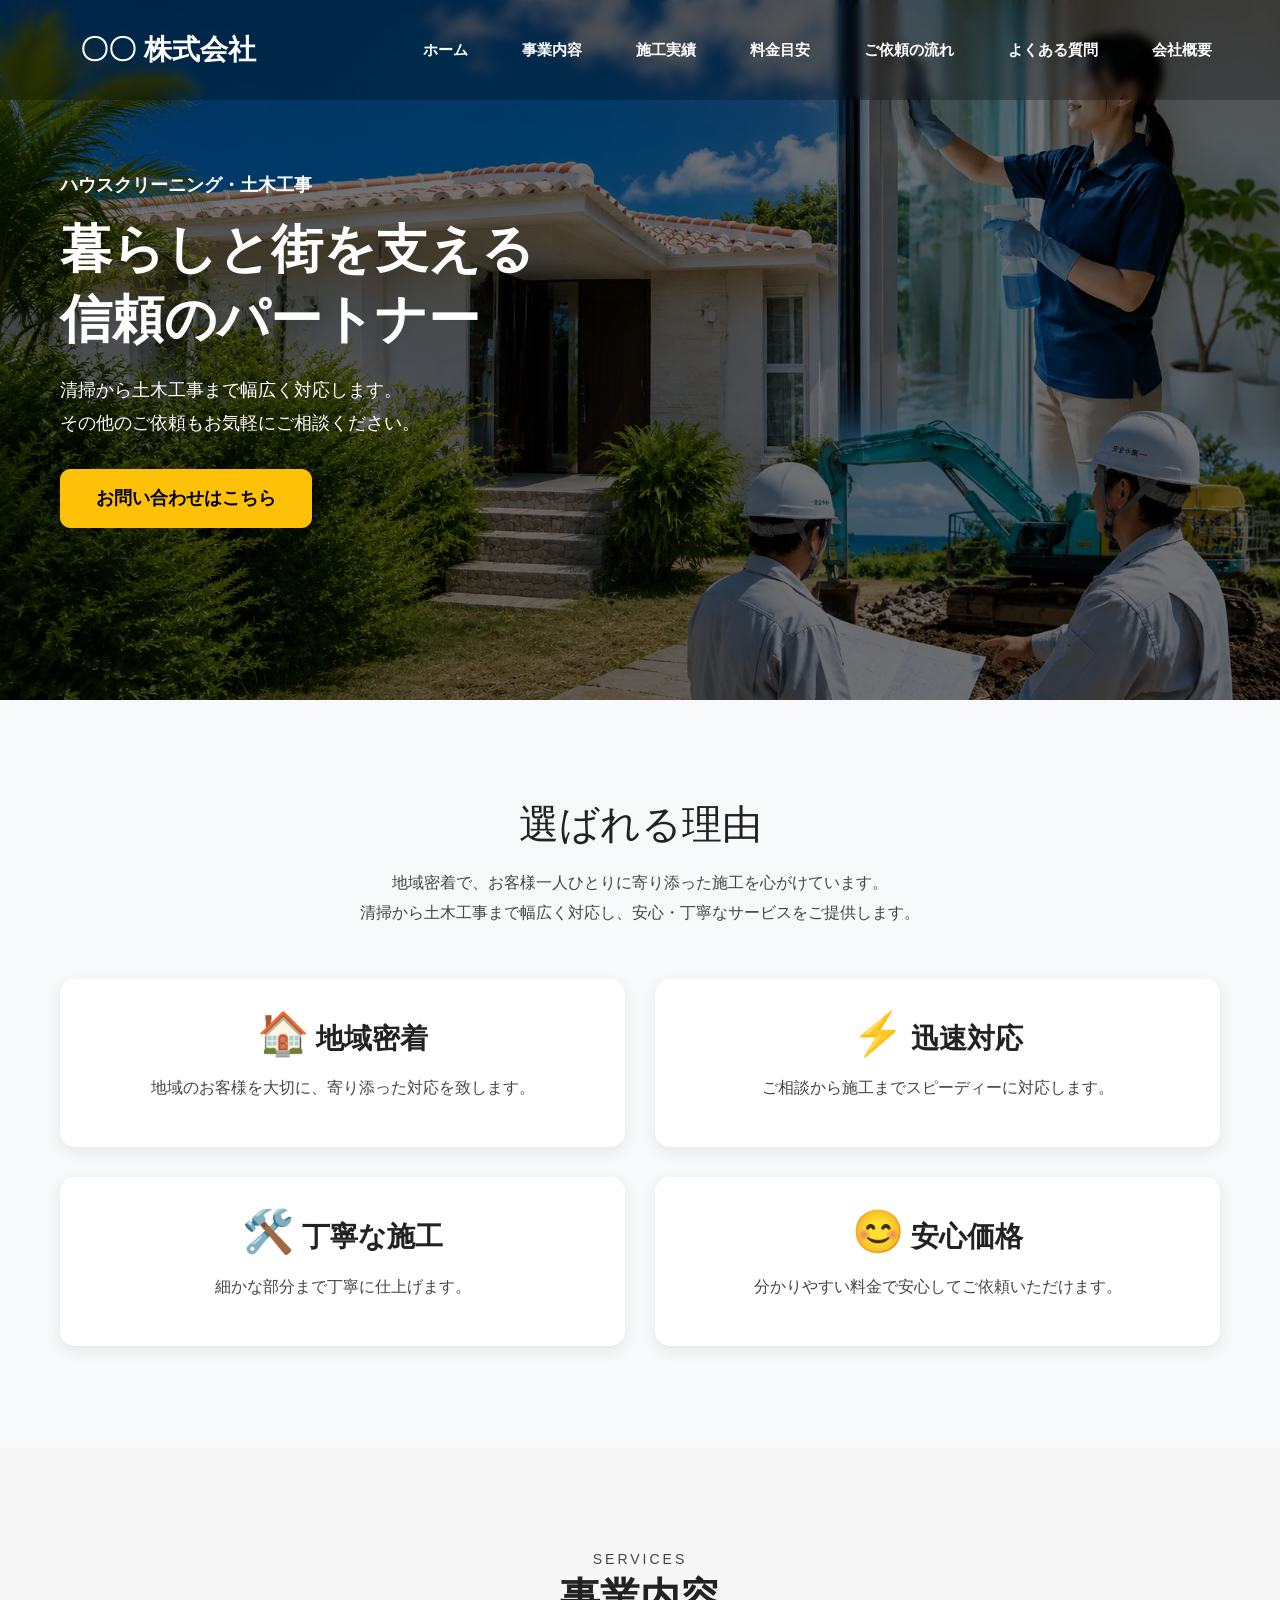
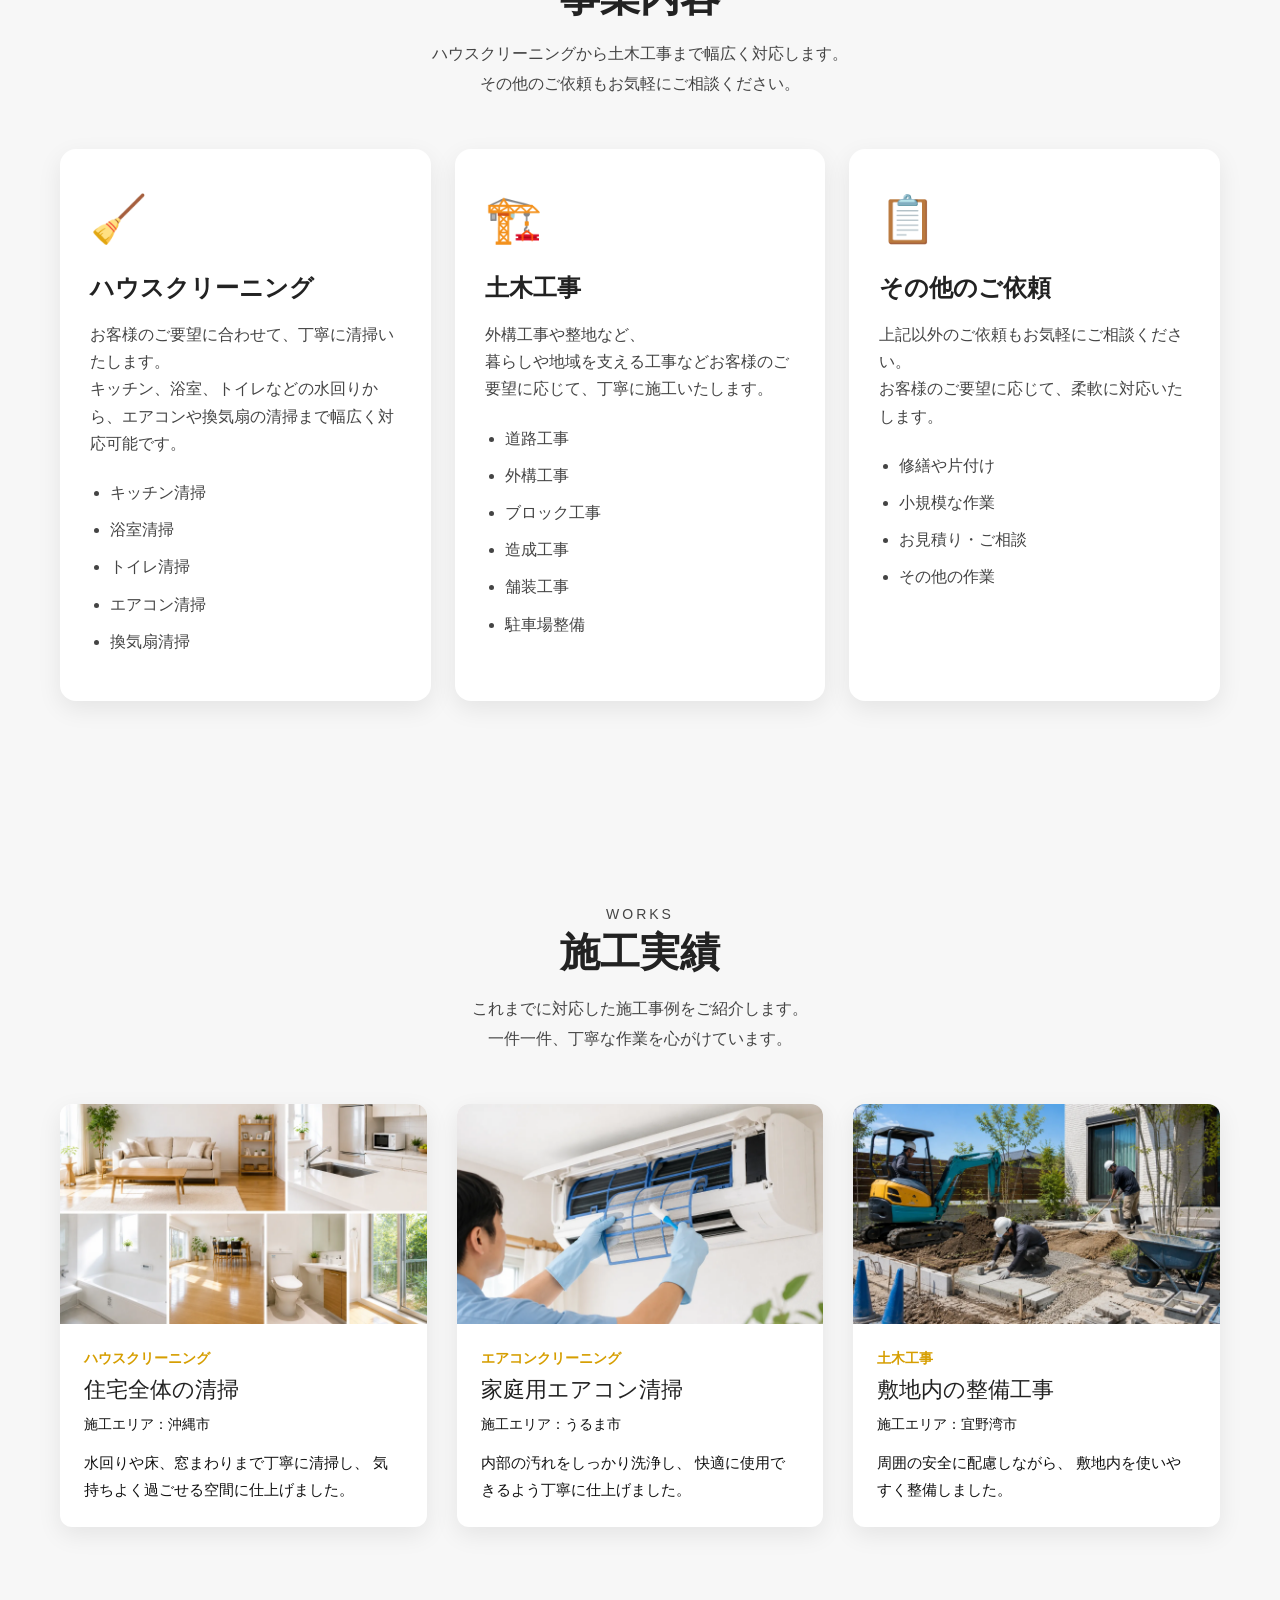
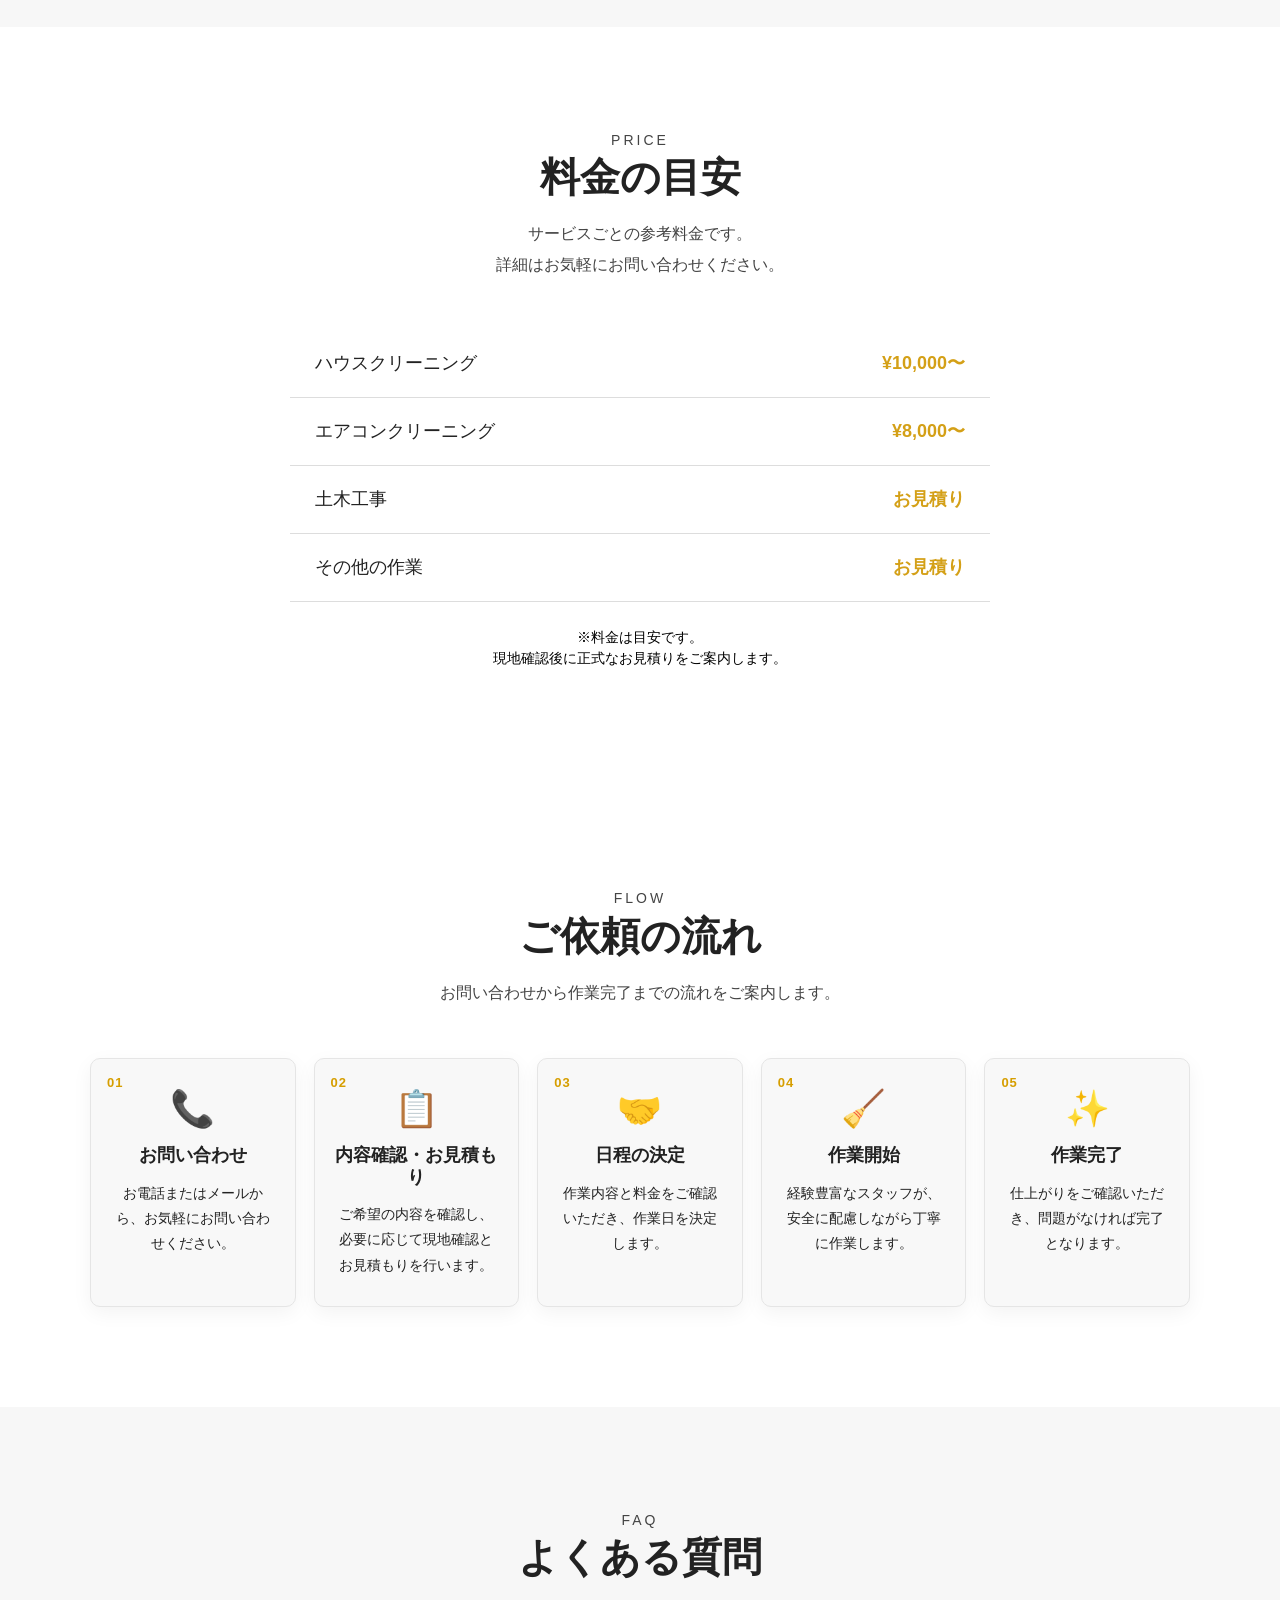
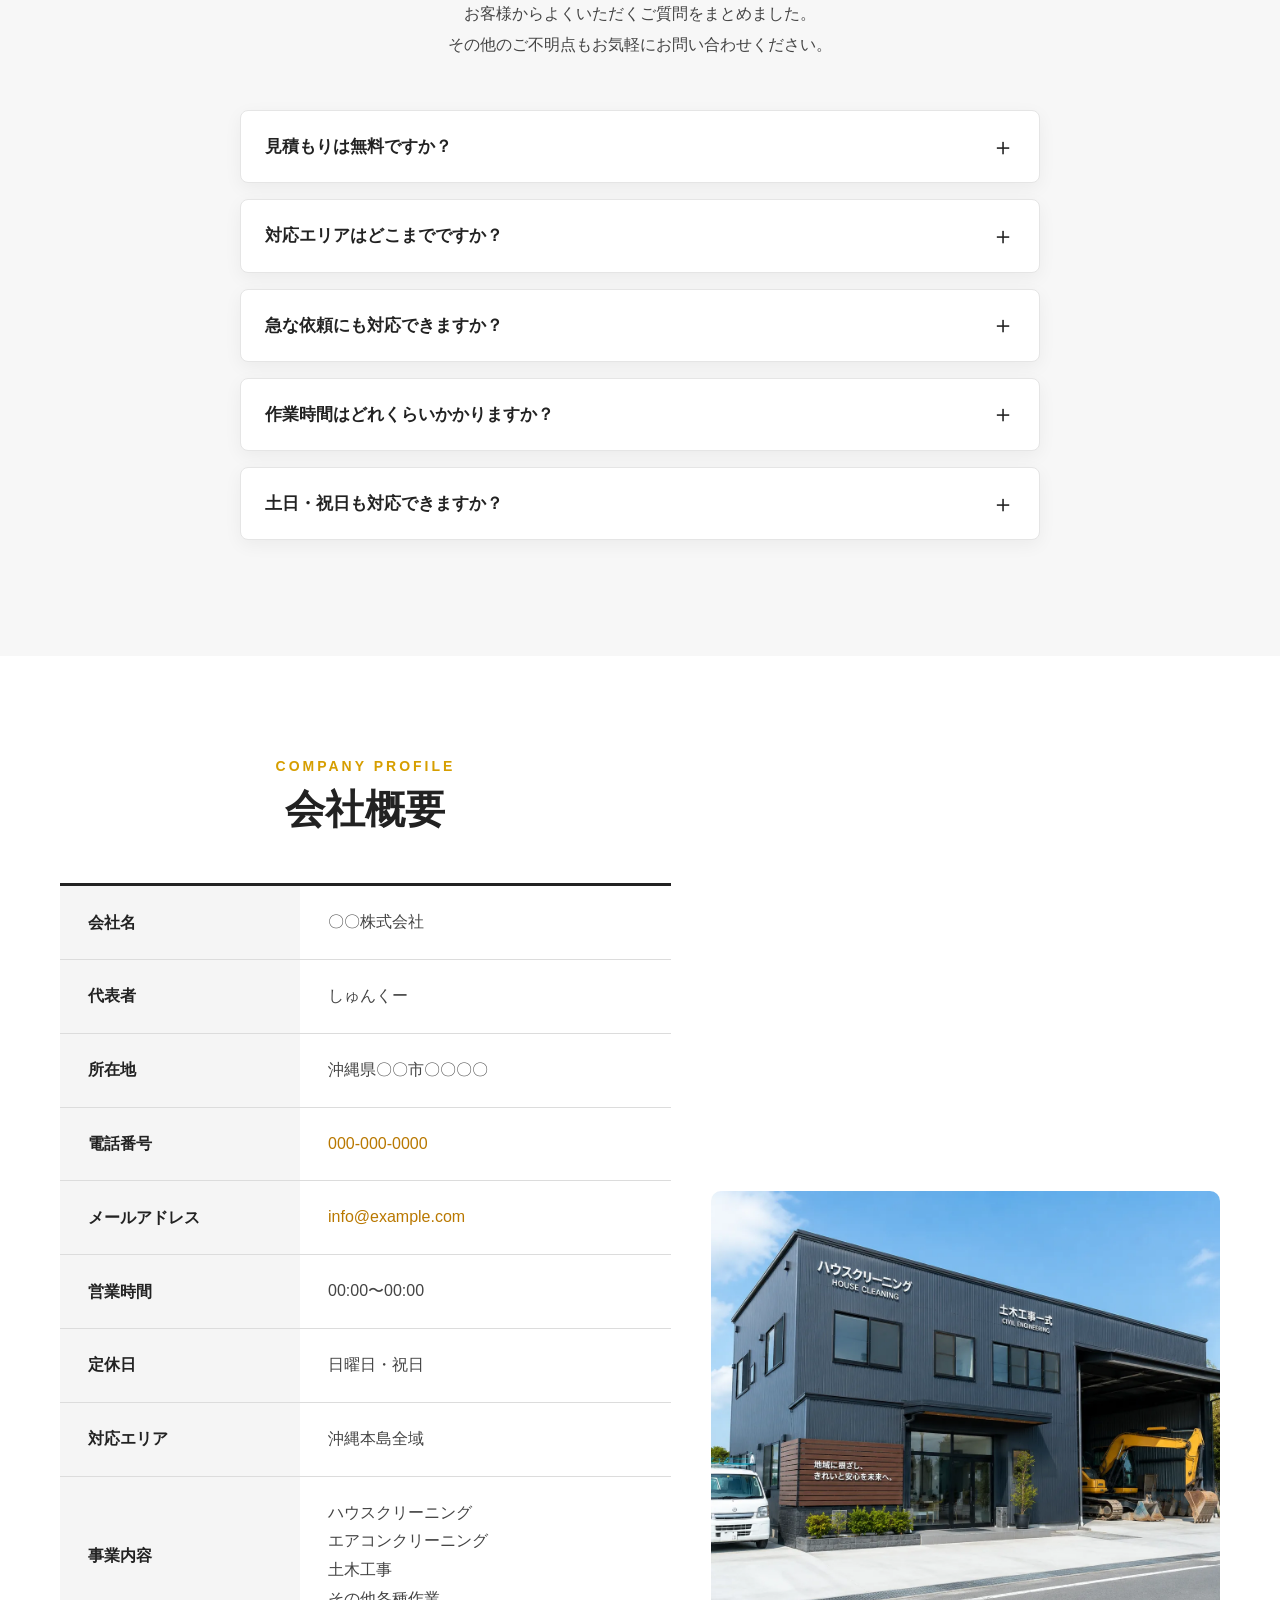
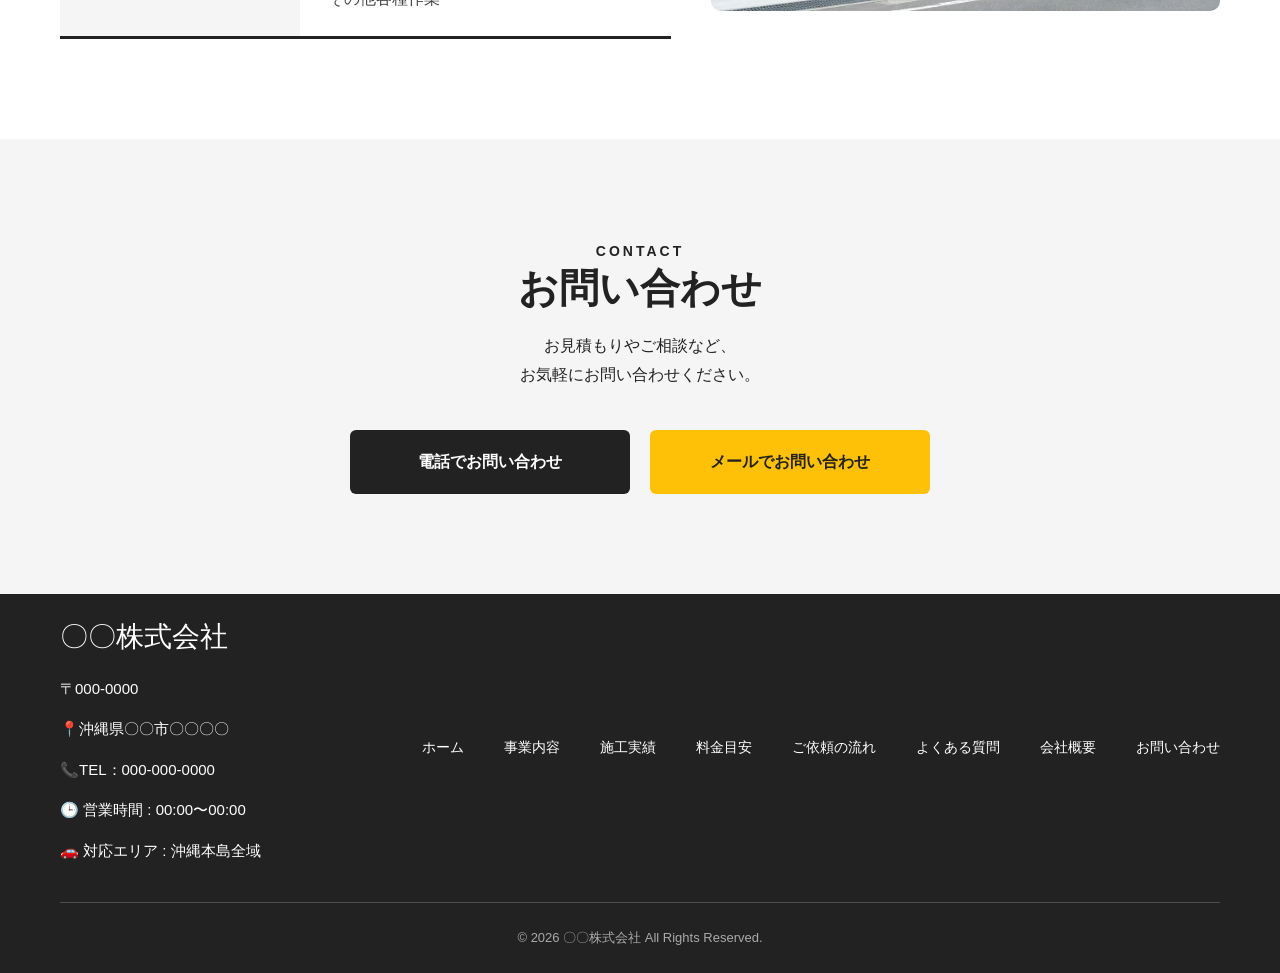
==== index.html @ 2908e8ec "画像をWebp化して軽量化" ====
<!DOCTYPE html>
<html lang="ja">

<head>
    <meta charset="UTF-8">
    <meta name="viewport" content="width=device-width, initial-scale=1.0">
    <title>〇〇株式会社｜沖縄のハウスクリーニング・土木工事</title>

    <meta name="description" content="〇〇株式会社は沖縄県でハウスクリーニング・エアコンクリーニング・土木工事などに対応しています。お見積り・ご相談はお気軽にお問い合わせください。">

    <meta property="og:title" content="〇〇株式会社｜沖縄のハウスクリーニング・土木工事">

    <meta property="og:description" content="〇〇株式会社は沖縄県でハウスクリーニング・エアコンクリーニング・土木工事などに対応しています。">

    <meta property="og:type" content="website">

    <meta property="og:locale" content="ja_JP">
    <!-- Bootstrap -->
    <link href="https://cdn.jsdelivr.net/npm/bootstrap@5.3.7/dist/css/bootstrap.min.css" rel="stylesheet">

    <!-- CSS -->
    <link rel="stylesheet" href="css/style.css">
</head>

<body>

    <header>
        <nav class="navbar navbar-expand-xl bg-white shadow-sm">
            <div class="container">
                <a class="navbar-brand fw-bold" href="#">
                    〇〇 株式会社
                </a>

                <button class="navbar-toggler" type="button" data-bs-toggle="collapse" data-bs-target="#navbarMenu"
                    aria-controls="navbarMenu" aria-expanded="false" aria-label="メニューを開く">
                    <span class="navbar-toggler-icon"></span>
                </button>

                <div class="collapse navbar-collapse" id="navbarMenu">
                    <ul class="navbar-nav ms-auto">
                        <li class="nav-item">
                            <a class="nav-link" href="#">ホーム</a>
                        </li>

                        <li class="nav-item">
                            <a class="nav-link" href="#services">事業内容</a>
                        </li>

                        <li class="nav-item">
                            <a class="nav-link" href="#works">施工実績</a>
                        </li>

                        <li class="nav-item">
                            <a class="nav-link" href="#price">料金目安</a>
                        </li>

                        <li class="nav-item">
                            <a class="nav-link" href="#flow">ご依頼の流れ</a>
                        </li>

                        <li class="nav-item">
                            <a class="nav-link" href="#faq">よくある質問</a>
                        </li>

                        <li class="nav-item">
                            <a class="nav-link" href="#company">会社概要</a>
                        </li>
                    </ul>
                </div>
            </div>
        </nav>
    </header>

    <main>

        <!-- ヒーロー -->
        <section class="hero">
            <div class="container">
                <div class="hero-content">
                    <p class="hero-subtitle">
                        ハウスクリーニング・土木工事
                    </p>

                    <h1>
                        暮らしと街を支える<br>
                        信頼のパートナー
                    </h1>

                    <p class="hero-text">
                        清掃から土木工事まで幅広く対応します。<br>
                        その他のご依頼もお気軽にご相談ください。
                    </p>

                    <a href="#contact" class="btn btn-warning btn-lg">
                        お問い合わせはこちら
                    </a>
                </div>
            </div>
        </section>

        <!-- 会社紹介 -->
        <section id="about" class="about">
            <div class="container">
                <h2>選ばれる理由</h2>
                <p class="about-text">
                    地域密着で、お客様一人ひとりに寄り添った施工を心がけています。<br>
                    清掃から土木工事まで幅広く対応し、安心・丁寧なサービスをご提供します。
                </p>

                <div class="about-grid">
                    <div class="about-card">
                        <h3><span class="icon">🏠</span> 地域密着</h3>
                        <p>地域のお客様を大切に、寄り添った対応を致します。</p>
                    </div>

                    <div class="about-card">
                        <h3><span class="icon">⚡</span> 迅速対応</h3>
                        <p>ご相談から施工までスピーディーに対応します。</p>
                    </div>

                    <div class="about-card">
                        <h3><span class="icon">🛠️</span> 丁寧な施工</h3>
                        <p>細かな部分まで丁寧に仕上げます。</p>
                    </div>

                    <div class="about-card">
                        <h3><span class="icon">😊</span> 安心価格</h3>
                        <p>分かりやすい料金で安心してご依頼いただけます。</p>
                    </div>
                </div>
            </div>
        </section>

        <!-- 事業内容 -->
        <section class="services" id="services">
            <div class="container">
                <div class="section-heading text-center">
                    <p class="section-label">SERVICES</p>
                    <h2>事業内容</h2>
                    <p>
                        ハウスクリーニングから土木工事まで幅広く対応します。<br>
                        その他のご依頼もお気軽にご相談ください。
                    </p>
                </div>

                <div class="row g-4">

                    <div class="col-md-4">
                        <div class="service-card h-100">
                            <div class="service-icon">🧹</div>

                            <h3>ハウスクリーニング</h3>

                            <p>
                                お客様のご要望に合わせて、丁寧に清掃いたします。<br>
                                キッチン、浴室、トイレなどの水回りから、エアコンや換気扇の清掃まで幅広く対応可能です。
                            </p>

                            <ul>
                                <li>キッチン清掃</li>
                                <li>浴室清掃</li>
                                <li>トイレ清掃</li>
                                <li>エアコン清掃</li>
                                <li>換気扇清掃</li>
                            </ul>
                        </div>
                    </div>

                    <div class="col-md-4">
                        <div class="service-card h-100">
                            <div class="service-icon">🏗️</div>

                            <h3>土木工事</h3>

                            <p>
                                外構工事や整地など、<br>
                                暮らしや地域を支える工事などお客様のご要望に応じて、丁寧に施工いたします。
                            </p>

                            <ul>
                                <li>道路工事</li>
                                <li>外構工事</li>
                                <li>ブロック工事</li>
                                <li>造成工事</li>
                                <li>舗装工事</li>
                                <li>駐車場整備</li>
                            </ul>
                        </div>
                    </div>

                    <div class="col-md-4">
                        <div class="service-card h-100">
                            <div class="service-icon">📋</div>

                            <h3>その他のご依頼</h3>

                            <p>
                                上記以外のご依頼もお気軽にご相談ください。<br>
                                お客様のご要望に応じて、柔軟に対応いたします。
                            </p>

                            <ul>
                                <li>修繕や片付け</li>
                                <li>小規模な作業</li>
                                <li>お見積り・ご相談</li>
                                <li>その他の作業</li>
                            </ul>
                        </div>
                    </div>

                </div>
            </div>
        </section>

        <!-- 施工実績 -->
        <section id="works" class="works">
            <div class="container">

                <div class="section-heading text-center">
                    <p class="section-label">WORKS</p>
                    <h2>施工実績</h2>
                    <p>
                        これまでに対応した施工事例をご紹介します。<br>
                        一件一件、丁寧な作業を心がけています。
                    </p>
                </div>

                <div class="works-grid">

                    <article class="works-card">
                        <img src="images/works-cleaning.webp" alt="ハウスクリーニングの施工実績">

                        <div class="works-card-body">
                            <p class="works-category">ハウスクリーニング</p>
                            <h3>住宅全体の清掃</h3>
                            <p class="works-area">施工エリア：沖縄市</p>
                            <p class="works-text">
                                水回りや床、窓まわりまで丁寧に清掃し、
                                気持ちよく過ごせる空間に仕上げました。
                            </p>
                        </div>
                    </article>

                    <article class="works-card">
                        <img src="images/works-aircon.webp" alt="エアコンクリーニングの施工実績">

                        <div class="works-card-body">
                            <p class="works-category">エアコンクリーニング</p>
                            <h3>家庭用エアコン清掃</h3>
                            <p class="works-area">施工エリア：うるま市</p>
                            <p class="works-text">
                                内部の汚れをしっかり洗浄し、
                                快適に使用できるよう丁寧に仕上げました。
                            </p>
                        </div>
                    </article>

                    <article class="works-card">
                        <img src="images/works-construction.webp" alt="土木工事の施工実績">

                        <div class="works-card-body">
                            <p class="works-category">土木工事</p>
                            <h3>敷地内の整備工事</h3>
                            <p class="works-area">施工エリア：宜野湾市</p>
                            <p class="works-text">
                                周囲の安全に配慮しながら、
                                敷地内を使いやすく整備しました。
                            </p>
                        </div>
                    </article>

                </div>
            </div>
        </section>

        <!-- 料金 -->
        <section id="price" class="price">
            <div class="container">

                <div class="section-heading text-center">
                    <p class="section-label">PRICE</p>
                    <h2>料金の目安</h2>
                    <p>
                        サービスごとの参考料金です。<br>
                        詳細はお気軽にお問い合わせください。
                    </p>
                </div>

                <div class="price-table">

                    <div class="price-item">
                        <span>ハウスクリーニング</span>
                        <strong>¥10,000〜</strong>
                    </div>

                    <div class="price-item">
                        <span>エアコンクリーニング</span>
                        <strong>¥8,000〜</strong>
                    </div>

                    <div class="price-item">
                        <span>土木工事</span>
                        <strong>お見積り</strong>
                    </div>

                    <div class="price-item">
                        <span>その他の作業</span>
                        <strong>お見積り</strong>
                    </div>

                </div>

                <p class="price-note">
                    ※料金は目安です。<span class="sp-br"><br></span>
                    現地確認後に正式なお見積りをご案内します。
                </p>

            </div>
        </section>

        <!-- ご依頼の流れ -->
        <section id="flow" class="flow">
            <div class="container">

                <div class="section-heading text-center">
                    <p class="section-label">FLOW</p>
                    <h2>ご依頼の流れ</h2>
                    <p>
                        お問い合わせから作業完了までの流れをご案内します。
                    </p>
                </div>

                <div class="flow-list">

                    <div class="flow-item">
                        <div class="flow-number">01</div>
                        <div class="flow-icon">📞</div>
                        <h3>お問い合わせ</h3>
                        <p>
                            お電話またはメールから、お気軽にお問い合わせください。
                        </p>
                    </div>

                    <div class="flow-item">
                        <div class="flow-number">02</div>
                        <div class="flow-icon">📋</div>
                        <h3>内容確認・お見積もり</h3>
                        <p>
                            ご希望の内容を確認し、必要に応じて現地確認とお見積もりを行います。
                        </p>
                    </div>

                    <div class="flow-item">
                        <div class="flow-number">03</div>
                        <div class="flow-icon">🤝</div>
                        <h3>日程の決定</h3>
                        <p>
                            作業内容と料金をご確認いただき、作業日を決定します。
                        </p>
                    </div>

                    <div class="flow-item">
                        <div class="flow-number">04</div>
                        <div class="flow-icon">🧹</div>
                        <h3>作業開始</h3>
                        <p>
                            経験豊富なスタッフが、安全に配慮しながら丁寧に作業します。
                        </p>
                    </div>

                    <div class="flow-item">
                        <div class="flow-number">05</div>
                        <div class="flow-icon">✨</div>
                        <h3>作業完了</h3>
                        <p>
                            仕上がりをご確認いただき、問題がなければ完了となります。
                        </p>
                    </div>

                </div>
            </div>
        </section>

        <!-- よくある質問 -->
        <section id="faq" class="faq">
            <div class="container">

                <div class="section-heading text-center">
                    <p class="section-label">FAQ</p>
                    <h2>よくある質問</h2>
                    <p>
                        お客様からよくいただくご質問をまとめました。<br>
                        その他のご不明点もお気軽にお問い合わせください。
                    </p>
                </div>

                <div class="faq-list">

                    <details class="faq-item">
                        <summary>見積もりは無料ですか？</summary>
                        <div class="faq-answer">
                            <p>
                                はい、お見積もりは無料です。
                                作業内容や現場の状況を確認したうえでご案内いたします。
                            </p>
                        </div>
                    </details>

                    <details class="faq-item">
                        <summary>対応エリアはどこまでですか？</summary>
                        <div class="faq-answer">
                            <p>
                                沖縄本島全域に対応しています。
                                その他の地域についても、まずはお気軽にご相談ください。
                            </p>
                        </div>
                    </details>

                    <details class="faq-item">
                        <summary>急な依頼にも対応できますか？</summary>
                        <div class="faq-answer">
                            <p>
                                スケジュールの状況によっては対応可能です。
                                お急ぎの場合は、お電話でお問い合わせください。
                            </p>
                        </div>
                    </details>

                    <details class="faq-item">
                        <summary>作業時間はどれくらいかかりますか？</summary>
                        <div class="faq-answer">
                            <p>
                                作業内容や現場の広さによって異なります。
                                詳しい作業時間は、お見積もり時にご案内いたします。
                            </p>
                        </div>
                    </details>

                    <details class="faq-item">
                        <summary>土日・祝日も対応できますか？</summary>
                        <div class="faq-answer">
                            <p>
                                ご希望の日程を確認し、可能な範囲で対応いたします。
                                事前にお問い合わせください。
                            </p>
                        </div>
                    </details>

                </div>
            </div>
        </section>

        <!-- 会社概要 -->
        <section id="company" class="company">
            <div class="container">

                <div class="company-layout">

                    <div class="company-info">

                        <div class="company-heading text-center">
                            <p class="company-label">COMPANY PROFILE</p>
                            <h2>会社概要</h2>
                        </div>

                        <div class="company-table-wrap">
                            <table class="company-table">
                                <tbody>
                                    <tr>
                                        <th>会社名</th>
                                        <td>〇〇株式会社</td>
                                    </tr>

                                    <tr>
                                        <th>代表者</th>
                                        <td>しゅんくー</td>
                                    </tr>

                                    <tr>
                                        <th>所在地</th>
                                        <td>沖縄県〇〇市〇〇〇〇</td>
                                    </tr>

                                    <tr>
                                        <th>電話番号</th>
                                        <td>
                                            <a href="tel:0000000000">
                                                000-000-0000
                                            </a>
                                        </td>
                                    </tr>

                                    <tr>
                                        <th>メールアドレス</th>
                                        <td>
                                            <a href="mailto:info@example.com">
                                                info@example.com
                                            </a>
                                        </td>
                                    </tr>

                                    <tr>
                                        <th>営業時間</th>
                                        <td>00:00〜00:00</td>
                                    </tr>

                                    <tr>
                                        <th>定休日</th>
                                        <td>日曜日・祝日</td>
                                    </tr>

                                    <tr>
                                        <th>対応エリア</th>
                                        <td>沖縄本島全域</td>
                                    </tr>

                                    <tr>
                                        <th>事業内容</th>
                                        <td>
                                            ハウスクリーニング<br>
                                            エアコンクリーニング<br>
                                            土木工事<br>
                                            その他各種作業
                                        </td>
                                    </tr>
                                </tbody>
                            </table>
                        </div>
                    </div>

                    <div class="company-map">
                        <iframe
                            src="https://www.google.com/maps/embed?pb=!1m18!1m12!1m3!1d3571.6127312218628!2d127.93668857522017!3d26.468209476914886!2m3!1f0!2f0!3f0!3m2!1i1024!2i768!4f13.1!3m3!1m2!1s0x34e5072b251bea0d%3A0xca61e3f97dde8b4e!2z44Ot44O844K944OzIOmHkeatpuODmeODvOOCueODnOODvOODq-OCueOCv-OCuOOCouODoOWFpeWPo-W6lw!5e0!3m2!1sja!2sjp!4v1784731932171!5m2!1sja!2sjp"
                            width="600" height="450" style="border:0;" allowfullscreen="" loading="lazy">
                        </iframe>

                        <img src="images/work.webp" alt="作業風景" class="company-photo">
                    </div>
                </div>
            </div>
        </section>

        <!-- お問い合わせ -->
        <section id="contact" class="contact">
            <div class="container">

                <div class="contact-heading text-center">
                    <p class="contact-label">CONTACT</p>
                    <h2>お問い合わせ</h2>
                    <p>
                        お見積もりやご相談など、<br>
                        お気軽にお問い合わせください。
                    </p>
                </div>

                <div class="contact-buttons">
                    <a href="tel:0000000000" class="contact-btn contact-phone">
                        電話でお問い合わせ
                    </a>

                    <a href="mailto:info@example.com" class="contact-btn contact-mail">
                        メールでお問い合わせ
                    </a>
                </div>

            </div>
        </section>

    </main>

    <footer class="footer">
        <div class="container">
            <div class="footer-content">

                <div class="footer-info">
                    <h2>〇〇株式会社</h2>
                    <p>〒000-0000</p>
                    <p>📍沖縄県〇〇市〇〇〇〇</p>
                    <p>📞TEL：000-000-0000</p>
                    <p>🕒 営業時間 : 00:00〜00:00</p>
                    <p>🚗 対応エリア : 沖縄本島全域</p>
                </div>

                <nav class="footer-nav">
                    <a href="#">ホーム</a>
                    <a href="#services">事業内容</a>
                    <a href="#works">施工実績</a>
                    <a href="#price">料金目安</a>
                    <a href="#flow">ご依頼の流れ</a>
                    <a href="#faq">よくある質問</a>
                    <a href="#company">会社概要</a>
                    <a href="#contact">お問い合わせ</a>
                </nav>

            </div>

            <p class="footer-copy">
                &copy; 2026 〇〇株式会社 All Rights Reserved.
            </p>
        </div>
    </footer>

    <!-- Bootstrap JavaScript -->
    <script src="https://cdn.jsdelivr.net/npm/bootstrap@5.3.7/dist/js/bootstrap.bundle.min.js"></script>

    <!-- JavaScript -->
    <script src="js/script.js"></script>

</body>

</html>
---- css/style.css ----
body {
    margin: 0;
    font-family: Arial, "Hiragino Kaku Gothic ProN", "Yu Gothic", sans-serif;
    color: #222;
}

.hero {
    min-height: 700px;
    display: flex;
    align-items: center;
    background:
        linear-gradient(rgba(0, 0, 0, 0.55),
            rgba(0, 0, 0, 0.55)),
        url("../images/hero.webp") no-repeat center right;

    background-size: cover;
    background-position: center right;
    background-repeat: no-repeat;
    color: white;
}

.hero-content {
    max-width: 700px;
}

.hero-subtitle {
    font-size: 18px;
    font-weight: bold;
    margin-bottom: 15px;
}

.hero h1 {
    font-size: 52px;
    font-weight: bold;
    line-height: 1.35;
    margin-bottom: 20px;
}

.hero-text {
    font-size: 18px;
    line-height: 1.8;
    margin-bottom: 30px;
}

@media (max-width: 768px) {
    .hero {
        min-height: 520px;
    }

    .hero h1 {
        font-size: 36px;
    }

    .hero-text {
        font-size: 16px;
    }
}

.navbar {
    position: absolute;
    width: 100%;
    top: 0;
    left: 0;
    z-index: 1000;

    background: rgba(0, 0, 0, 0.25) !important;
    backdrop-filter: blur(4px);
    box-shadow: none !important;
    padding: 24px 0;
}

.navbar-brand,
.nav-link {
    color: white !important;
    font-weight: 600;
}

.nav-link:hover {
    color: #ffc107 !important;
}

.navbar-brand {
    font-size: 28px;
    margin-left: 20px;
}

.nav-item {
    margin-left: 20px;
}

.navbar-nav {
    gap: 18px;
}

.nav-link {
    font-size: 15px;
}

.hero .btn {
    padding: 15px 35px;
    font-size: 18px;
    font-weight: 600;
    border-radius: 10px;
}

.services {
    padding: 100px 0;
    background-color: #f7f7f7;
}

.section-heading {
    max-width: 720px;
    margin: 0 auto 50px;
}

.section-label {
    margin-bottom: 8px;
    color: #d69e00;
    font-size: 14px;
    font-weight: 700;
    letter-spacing: 3px;
}

.section-heading h2 {
    margin-bottom: 18px;
    font-size: 40px;
    font-weight: 700;
}

.section-heading p {
    margin-bottom: 0;
    color: #666;
    line-height: 1.8;
}

.service-card {
    padding: 36px 30px;
    background-color: white;
    border-radius: 16px;
    box-shadow: 0 8px 24px rgba(0, 0, 0, 0.08);
    transition: transform 0.3s ease, box-shadow 0.3s ease;
}

.service-card:hover {
    transform: translateY(-8px);
    box-shadow: 0 14px 32px rgba(0, 0, 0, 0.14);
}

.service-icon {
    margin-bottom: 20px;
    font-size: 46px;
}

.service-card h3 {
    margin-bottom: 18px;
    font-size: 24px;
    font-weight: 700;
}

.service-card p {
    color: #666;
    line-height: 1.8;
}

.service-card ul {
    margin: 22px 0 0;
    padding-left: 20px;
}

.service-card li {
    margin-bottom: 10px;
}

@media (max-width: 768px) {
    .services {
        padding: 70px 0;
    }

    .section-heading h2 {
        font-size: 32px;
    }

    .service-card {
        padding: 30px 24px;
    }
}

.about {
    padding: 100px 0;
    background: #f8f9fa;
}

.about h2 {
    text-align: center;
    font-size: 40px;
    margin-bottom: 20px;
}

.about-text {
    text-align: center;
    max-width: 700px;
    margin: 0 auto 50px;
    color: #666;
    line-height: 1.8;
}

.about-grid {
    display: grid;
    grid-template-columns: repeat(2, 1fr);
    gap: 30px;
}

.about-card {
    background: white;
    padding: 30px;
    border-radius: 15px;
    box-shadow: 0 5px 15px rgba(0, 0, 0, .08);
    text-align: center;
}

.about-card h3 {
    margin-bottom: 15px;
}

.about-card:hover {
    transform: translateY(-5px);
    transition: .3s;
}

.icon {
    font-size: 42px;
}

.company {
    padding: 100px 0;
    background-color: #ffffff;
}

.company-heading {
    margin-bottom: 50px;
}

.company-label {
    margin-bottom: 8px;
    color: #d69e00;
    font-size: 14px;
    font-weight: 700;
    letter-spacing: 3px;
}

.company-heading h2 {
    margin: 0;
    font-size: 40px;
    font-weight: 700;
}

.company-table-wrap {
    max-width: 900px;
    margin: 0 auto;
    border-top: 3px solid #222;
    border-bottom: 3px solid #222;
}

.company-table {
    width: 100%;
    border-collapse: collapse;
}

.company-table th,
.company-table td {
    padding: 22px 28px;
    border-bottom: 1px solid #dcdcdc;
    text-align: left;
    vertical-align: middle;
}

.company-table tr:last-child th,
.company-table tr:last-child td {
    border-bottom: none;
}

.company-table th {
    width: 240px;
    background-color: #f5f5f5;
    color: #222;
    font-weight: 700;
}

.company-table td {
    color: #444;
    line-height: 1.8;
}

.company-table a {
    color: #b97800;
    text-decoration: none;
}

.company-table a:hover {
    text-decoration: underline;
}

@media (max-width: 768px) {
    .company {
        padding: 70px 0;
    }

    .company-heading h2 {
        font-size: 32px;
    }

    .company-table-wrap {
        border-top-width: 2px;
        border-bottom-width: 2px;
    }

    .company-table th,
    .company-table td {
        display: block;
        width: 100%;
        padding: 14px 18px;
    }

    .company-table th {
        border-bottom: none;
    }

    .company-table td {
        padding-top: 10px;
        padding-bottom: 20px;
    }

}

.company-layout {
    display: grid;
    grid-template-columns: 1.2fr 1fr;
    gap: 40px;
    align-items: stretch;
    max-width: 1200px;
    margin: 0 auto;
}

.company-table-wrap {
    max-width: none;
    margin: 0;
}

.company-map {
    min-height: 100%;
}

.company-map iframe {
    display: block;
    width: 100%;
    height: 420px;
    min-height: 0;
    border: 0;
    border-radius: 10px;
}

.company-photo {
    display: block;
    width: 100%;
    height: 420px;
    margin-top: 15px;
    object-fit: cover;
    border-radius: 10px;
}

@media (max-width: 768px) {
    .company-layout {
        grid-template-columns: 1fr;
    }

    .company-map iframe {
        min-height: 380px;
    }
}

.contact {
    padding: 100px 0;
    background: #f5f5f5;
}

.contact-heading {
    margin-bottom: 40px;
}

.contact-label {
    margin-bottom: 8px;
    color: #c99a45;
    font-size: 14px;
    font-weight: 700;
    letter-spacing: 3px;
}

.contact-heading h2 {
    margin-bottom: 20px;
    font-size: 40px;
    font-weight: 700;
}

.contact-heading p {
    margin: 0;
    color: #222;
    line-height: 1.8;
}

.contact-buttons {
    display: flex;
    justify-content: center;
    gap: 20px;
}

.contact-btn {
    display: inline-flex;
    align-items: center;
    justify-content: center;
    width: 280px;
    min-height: 64px;
    border-radius: 6px;
    font-weight: 700;
    text-decoration: none;
    transition: 0.3s;
}

.contact-phone {
    background: #222;
    color: #fff;
}

.contact-mail {
    background: #ffc107;
    color: #222;
}

.contact-btn:hover {
    opacity: 0.8;
    transform: translateY(-2px);
}

@media (max-width: 768px) {
    .contact {
        padding: 120px 0 85px;
        background: #f5f5f5;
    }

    .contact-heading h2 {
        font-size: 32px;
    }

    .contact-buttons {
        flex-direction: column;
        align-items: center;
    }

    .contact-btn {
        width: 100%;
        max-width: 320px;
    }
}

.footer {
    padding: 25px 20px;
    background: #222;
    color: #fff;
}

.footer-content {
    display: flex;
    justify-content: space-between;
    align-items: center;
    gap: 60px;
    padding-bottom: 25px;
    border-bottom: 1px solid rgba(255, 255, 255, 0.2);
}

.footer-info h2 {
    margin-bottom: 20px;
    font-size: 28px;
    line-height: 1.3;
}

.footer-info p {
    margin-bottom: 12px;
    color: #fff;
    font-size: 15px;
    font-weight: 500;
    line-height: 1.9;
}

.footer-nav {
    display: flex;
    flex-wrap: wrap;
    justify-content: center;
    gap: 20px 40px;
}

.footer-nav a {
    color: #fff;
    font-size: 14px;
    text-decoration: none;
    transition: 0.3s;
}

.footer-nav a:hover {
    color: #ffc107;
}

.footer-copy {
    margin: 25px 0 0;
    color: #aaa;
    font-size: 13px;
    text-align: center;
}

@media (max-width: 768px) {
    .footer {
        padding: 35px 0 20px;
    }

    .footer-content {
        display: flex;
        justify-content: space-between;
        align-items: flex-start;
        gap: 40px;
    }

    .footer-info {
        flex: 1;
    }

    .footer-info p {
        line-height: 1.8;
        margin: 4px 0;
        margin-bottom: 12px;
        white-space: normal;
    }

    .footer-nav {
        flex: 1;
        display: flex;
        flex-direction: column;
        align-items: flex-start;
        gap: 14px;
        margin-left: 30px;
    }

    .footer-nav a {
        display: block;
        padding: 4px 0;
    }

    .footer-hours {
        margin-top: 18px;
        line-height: 1.8;
    }

    .about-grid {
        gap: 12px;
    }

    .about-card {
        padding: 18px 8px;
        min-height: 180px;
    }

    .about-card h3 {
        font-size: 20px;
        white-space: nowrap;
        margin-bottom: 12px;
    }

    .about-card p {
        font-size: 15px;
        line-height: 1.8;
        margin: 0;
    }

}

.navbar-toggler {
    background-color: #fff;
    border: 1px solid ragba(0, 0, 0, 0.35);
    border-radius: 10px;
    padding: 8px;
    box-shadow: 0 3px 10px rgba(0, 0, 0, 0.2);
}

html,
body {
    width: 100%;
    max-width: 100%;
    overflow-x: hidden;
}

* {
    box-sizing: border-box;
}

.container {
    width: 100%;
    max-width: 1200px;
    margin: 0 auto;
    padding-left: 20px;
    padding-right: 20px;
}

@media (max-width: 768px) {
    .container {
        padding-left: 16px;
        padding-right: 16px;
    }

    .hero,
    .navbar,
    .hero-content {
        width: 100%;
        max-width: 100%;
        margin-left: 0;
        margin-right: 0;
    }
}

@media (max-width: 360px) {
    .about-grid {
        grid-template-columns: 1fr;
        gap: 14px;
    }

    .about-card {
        width: 100%;
        min-width: 0;
        padding: 20px 16px;
    }

    .about-card h3 {
        white-space: normal;
        font-size: 19px;
    }

    .about-card p {
        font-size: 14px;
        line-height: 1.7;
    }
}

@media (max-width: 360px) {
    .footer {
        padding: 30px 14px;
    }

    .footer-content {
        display: grid;
        grid-template-columns: minmax(0, 1.6fr) minmax(85px, 1fr);
        gap: 18px;
        align-items: start;
    }

    .footer-info {
        min-width: 0;
    }

    .footer-nav {
        min-width: 85px;
        margin-left: 8px;
        align-items: flex-start;
        gap: 14px;
    }

    .footer-nav a {
        font-size: 13px;
        line-height: 1.5;
        white-space: nowrap;
    }

    .footer-info h2 {
        font-size: 23px;
    }

    .footer-info p {
        font-size: 12px;
        line-height: 1.7;
    }

    .footer-copy {
        font-size: 11px;
        white-space: nowrap;
    }
}

/* 文章を濃くして読みやすくする */
.about-text,
.about-card p,
.section-heading p,
.service-card p,
.service-card li,
.company-table td,
.contact-text {
    color: #444;
    font-weight: 500;
}

.about-text,
.section-heading p,
.contact-text {
    line-height: 1.9;
}

.about-card p,
.service-card p,
.service-card li {
    line-height: 1.7;
}

.about-card h3,
.service-card h3 {
    color: #222;
    font-weight: 600;
}

@media (max-width: 360px) {
    .hero {
        min-height: 85vh;
    }

    .hero-content {
        padding-top: 60px;
    }
}

/* iPhone向け */
@media (min-width: 390px) and (max-width: 430px) {
    .hero-content {
        padding-top: 30px;
    }
}

/* Galaxy Z Foldなど */
@media (max-width: 360px) {
    .hero-content {
        transform: translateY(10px);
    }
}

/* iPhone SE〜14 Pro Max */
@media (min-width: 361px) and (max-width: 431px) {
    .hero .hero-content {
        position: relative;
        top: 25px;
    }

    .price-item {
        flex-direction: column;
        gap: 8px;
    }
}

/* ===== 料金 ===== */

.price {
    padding: 100px 0;
    background: #fff;
}

.price-table {
    max-width: 700px;
    margin: 50px auto 20px;
}

.price-item {
    display: flex;
    justify-content: space-between;
    align-items: center;

    padding: 20px 25px;

    border-bottom: 1px solid #ddd;
}

.price-item span {
    font-size: 18px;
    font-weight: 500;
}

.price-item strong {
    font-size: 18px;
    color: #d4a017;
}

.price-note {
    text-align: center;
    color: #000000;
    font-size: 14px;
    margin-top: 25px;
}

/* ===== iPhone共通フッター ===== */
@media (max-width: 768px) {
    .footer {
        width: 100%;
        padding: 35px 0 20px;
        overflow: hidden;
    }

    .footer .container {
        width: 100%;
        max-width: 100%;
        padding-left: 16px;
        padding-right: 16px;
        margin: 0 auto;
        box-sizing: border-box;
    }

    .footer-content {
        width: 100%;
        display: grid;
        grid-template-columns: minmax(0, 1.45fr) minmax(90px, 0.75fr);
        gap: 12px;
        align-items: start;
        margin: 0;
        box-sizing: border-box;
    }

    .footer-info,
    .footer-nav {
        min-width: 0;
        margin: 0;
    }

    .footer-info h2 {
        font-size: 24px;
        line-height: 1.3;
        white-space: nowrap;
        margin-bottom: 16px;
    }

    .footer-info p {
        font-size: 12px;
        line-height: 1.7;
        margin: 4px 0 10px;
        white-space: normal;
        overflow-wrap: anywhere;
    }

    .footer-nav {
        display: flex;
        flex-direction: column;
        align-items: flex-start;
        gap: 11px;
    }

    .footer-nav a {
        display: block;
        font-size: 12px;
        line-height: 1.5;
        padding: 2px 0;
        white-space: normal;
    }

    .footer-copy {
        font-size: 10px;
        text-align: center;
        white-space: nowrap;
    }
}

/* ===== 施工実績 ===== */

.works {
    padding: 100px 0;
    background: #f7f7f7;
}

.works-grid {
    display: grid;
    grid-template-columns: repeat(3, 1fr);
    gap: 30px;
}

.works-card {
    background: #fff;
    border-radius: 12px;
    overflow: hidden;
    box-shadow: 0 8px 24px rgba(0, 0, 0, 0.08);
}

.works-card img {
    width: 100%;
    height: 220px;
    object-fit: cover;
    display: block;
}

.works-card-body {
    padding: 24px;
}

.works-category {
    margin-bottom: 8px;
    color: #d69e00;
    font-size: 14px;
    font-weight: 700;
}

.works-card h3 {
    margin-bottom: 10px;
    color: #222;
    font-size: 22px;
}

.works-area {
    margin-bottom: 14px;
    color: #111;
    font-size: 14px;
}

.works-text {
    margin: 0;
    color: #111;
    font-size: 15px;
    line-height: 1.8;
}

/* タブレット */
@media (max-width: 992px) {
    .works-grid {
        grid-template-columns: repeat(2, 1fr);
    }
}

/* スマホ */
@media (max-width: 768px) {
    .works {
        padding: 70px 0;
    }

    .works-grid {
        grid-template-columns: 1fr;
        gap: 20px;
    }

    .works-card img {
        height: 200px;
    }

    .works-card-body {
        padding: 20px;
    }

    .works-card h3 {
        font-size: 20px;
    }
}

/* iPad Mini・Surface Duoの画像切れ修正 */
@media (min-width: 500px) and (max-width: 768px) {
    .works-card img {
        height: auto;
        object-fit: contain;
    }
}

/* タブレット表示：施工実績3枚目を中央に配置 */
@media (min-width: 769px) and (max-width: 899px) {
    .works-grid {
        grid-template-columns: repeat(2, minmax(0, 1fr));
        gap: 20px;
    }

    .works-card:last-child {
        grid-column: 1 / -1;
        width: calc((100% - 20px) / 2);
        justify-self: center;
    }
}

/* 横幅が広いタブレットは3列表示 */
@media (min-width: 900px) and (max-width: 1100px) {
    .works-grid {
        grid-template-columns: repeat(3, minmax(0, 1fr));
        gap: 20px;
    }

    .works-card:last-child {
        grid-column: auto;
        width: auto;
    }
}

/* ===== よくある質問 ===== */

.faq {
    padding: 100px 0;
    background: #f7f7f7;
}

.faq-list {
    max-width: 800px;
    margin: 50px auto 0;
}

.faq-item {
    margin-bottom: 16px;
    background: #fff;
    border: 1px solid #e5e5e5;
    border-radius: 8px;
    overflow: hidden;
    box-shadow: 0 5px 18px rgba(0, 0, 0, 0.05);
}

.faq-item summary {
    position: relative;
    padding: 22px 60px 22px 24px;
    color: #222;
    font-size: 17px;
    font-weight: 600;
    line-height: 1.6;
    cursor: pointer;
    list-style: none;
}

.faq-item summary::-webkit-details-marker {
    display: none;
}

.faq-item summary::after {
    content: "＋";
    position: absolute;
    top: 50%;
    right: 24px;
    font-size: 24px;
    font-weight: 400;
    transform: translateY(-50%);
}

.faq-item[open] summary::after {
    content: "−";
}

.faq-item[open] summary {
    border-bottom: 1px solid #e5e5e5;
}

.faq-answer {
    padding: 20px 24px 24px;
}

.faq-answer p {
    margin: 0;
    color: #222;
    font-weight: 500;
    font-size: 15px;
    line-height: 1.9;
}

/* スマホ */
@media (max-width: 768px) {
    .faq {
        padding: 70px 0;
    }

    .faq-list {
        margin-top: 35px;
    }

    .faq-item summary {
        padding: 18px 50px 18px 18px;
        font-size: 15px;
    }

    .faq-item summary::after {
        right: 18px;
        font-size: 21px;
    }

    .faq-answer {
        padding: 16px 18px 20px;
    }

    .faq-answer p {
        font-size: 14px;
    }
}

/* ===== ご依頼の流れ ===== */

.flow {
    padding: 100px 0;
    background: #fff;
}

.flow-list {
    display: grid;
    grid-template-columns: repeat(5, minmax(0, 1fr));
    gap: 18px;
    max-width: 1100px;
    margin: 50px auto 0;
}

.flow-item {
    position: relative;
    padding: 32px 20px 28px;
    background: #f8f8f8;
    border: 1px solid #e5e5e5;
    border-radius: 10px;
    text-align: center;
    box-shadow: 0 6px 20px rgba(0, 0, 0, 0.05);
}

.flow-number {
    position: absolute;
    top: 14px;
    left: 16px;
    color: #d69e00;
    font-size: 13px;
    font-weight: 700;
    letter-spacing: 1px;
}

.flow-icon {
    margin-bottom: 18px;
    font-size: 36px;
    line-height: 1;
}

.flow-item h3 {
    margin-bottom: 14px;
    color: #222;
    font-size: 18px;
    font-weight: 700;
}

.flow-item p {
    margin: 0;
    color: #222;
    font-size: 14px;
    line-height: 1.8;
}

/* タブレット */
@media (max-width: 992px) {
    .flow-list {
        grid-template-columns: repeat(2, minmax(0, 1fr));
        max-width: 720px;
    }

    .flow-item:last-child {
        grid-column: 1 / -1;
        width: calc((100% - 18px) / 2);
        justify-self: center;
    }
}

/* スマホ */
@media (max-width: 576px) {
    .flow {
        padding: 70px 0;
    }

    .flow-list {
        grid-template-columns: 1fr;
        gap: 16px;
        margin-top: 35px;
    }

    .flow-item:last-child {
        grid-column: auto;
        width: 100%;
    }

    .flow-item {
        padding: 28px 20px 24px;
    }

    .flow-icon {
        font-size: 32px;
    }

    .flow-item h3 {
        font-size: 17px;
    }
}

/* ===== タブレット用フッター調整 ===== */
@media (min-width: 769px) and (max-width: 1100px) {
    .footer-content {
        display: grid;
        grid-template-columns: 1.1fr 1fr;
        gap: 40px;
        align-items: start;
    }

    .footer-info {
        min-width: 0;
    }

    .footer-nav {
        display: grid;
        grid-template-columns: repeat(2, minmax(0, 1fr));
        gap: 14px 24px;
        align-items: start;
    }

    .footer-nav a {
        display: block;
        padding: 4px 0;
        font-size: 14px;
        line-height: 1.6;
        white-space: normal;
    }

    .footer-copy {
        margin-top: 30px;
        text-align: center;
    }
}

/* ===== 会社概要 タブレット調整 ===== */
@media (min-width: 768px) and (max-width: 1199px) {

    .company-layout {
        display: grid;
        grid-template-columns: 1fr 1fr;
        gap: 30px;
        align-items: stretch;
    }

    /* 左側 */
    .company-info {
        display: flex;
        flex-direction: column;
        height: 100%;
        border-bottom: 1px solid #555;
    }

    /* 右側 */
    .company-map {
        display: grid;
        grid-template-rows: 1fr 1fr;
        gap: 12px;
        height: 100%;
    }

    .company-map iframe,
    .company-photo {
        width: 100%;
        height: 100%;
        min-height: 0;
        object-fit: cover;
        display: block;
    }
}

/* iPad mini 調整 */
@media (min-width: 768px) and (max-width: 820px) {

    .company-layout {
        grid-template-columns: 0.9fr 1.1fr;
        gap: 15px;
    }
}
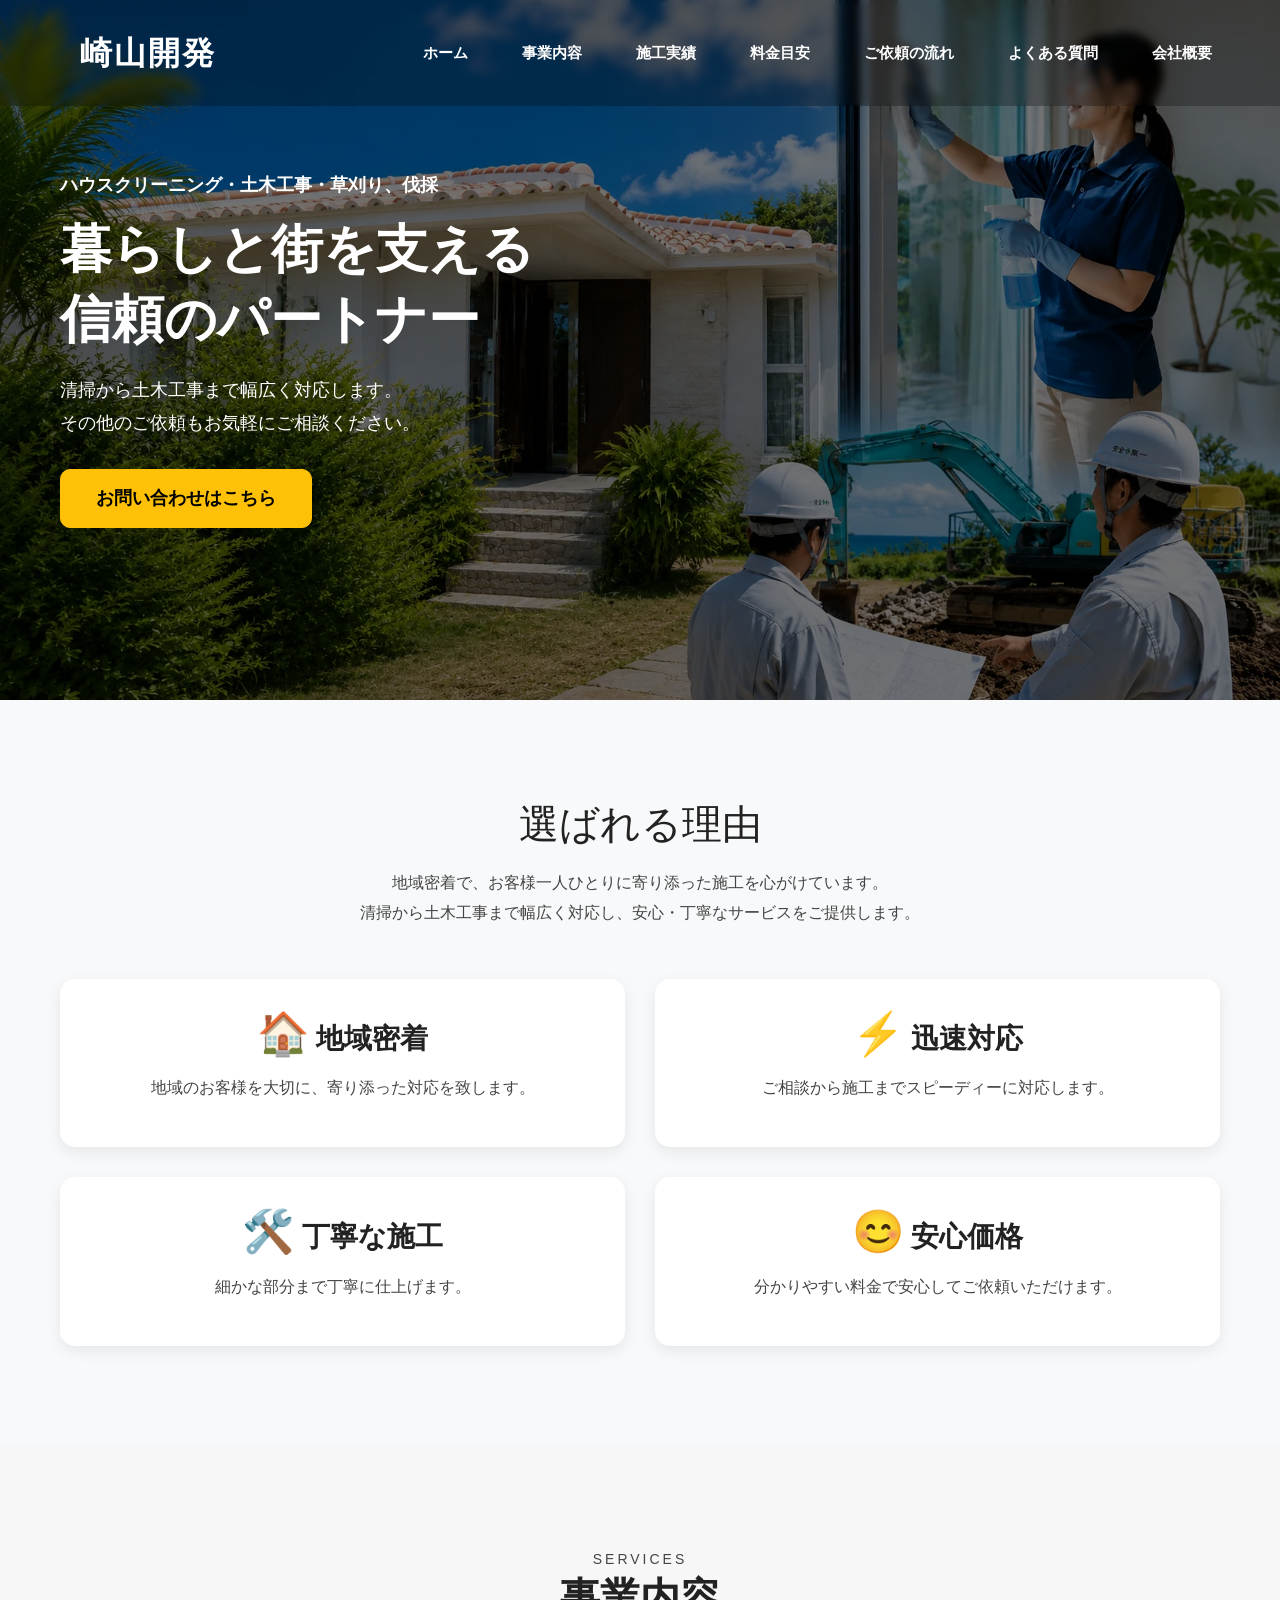
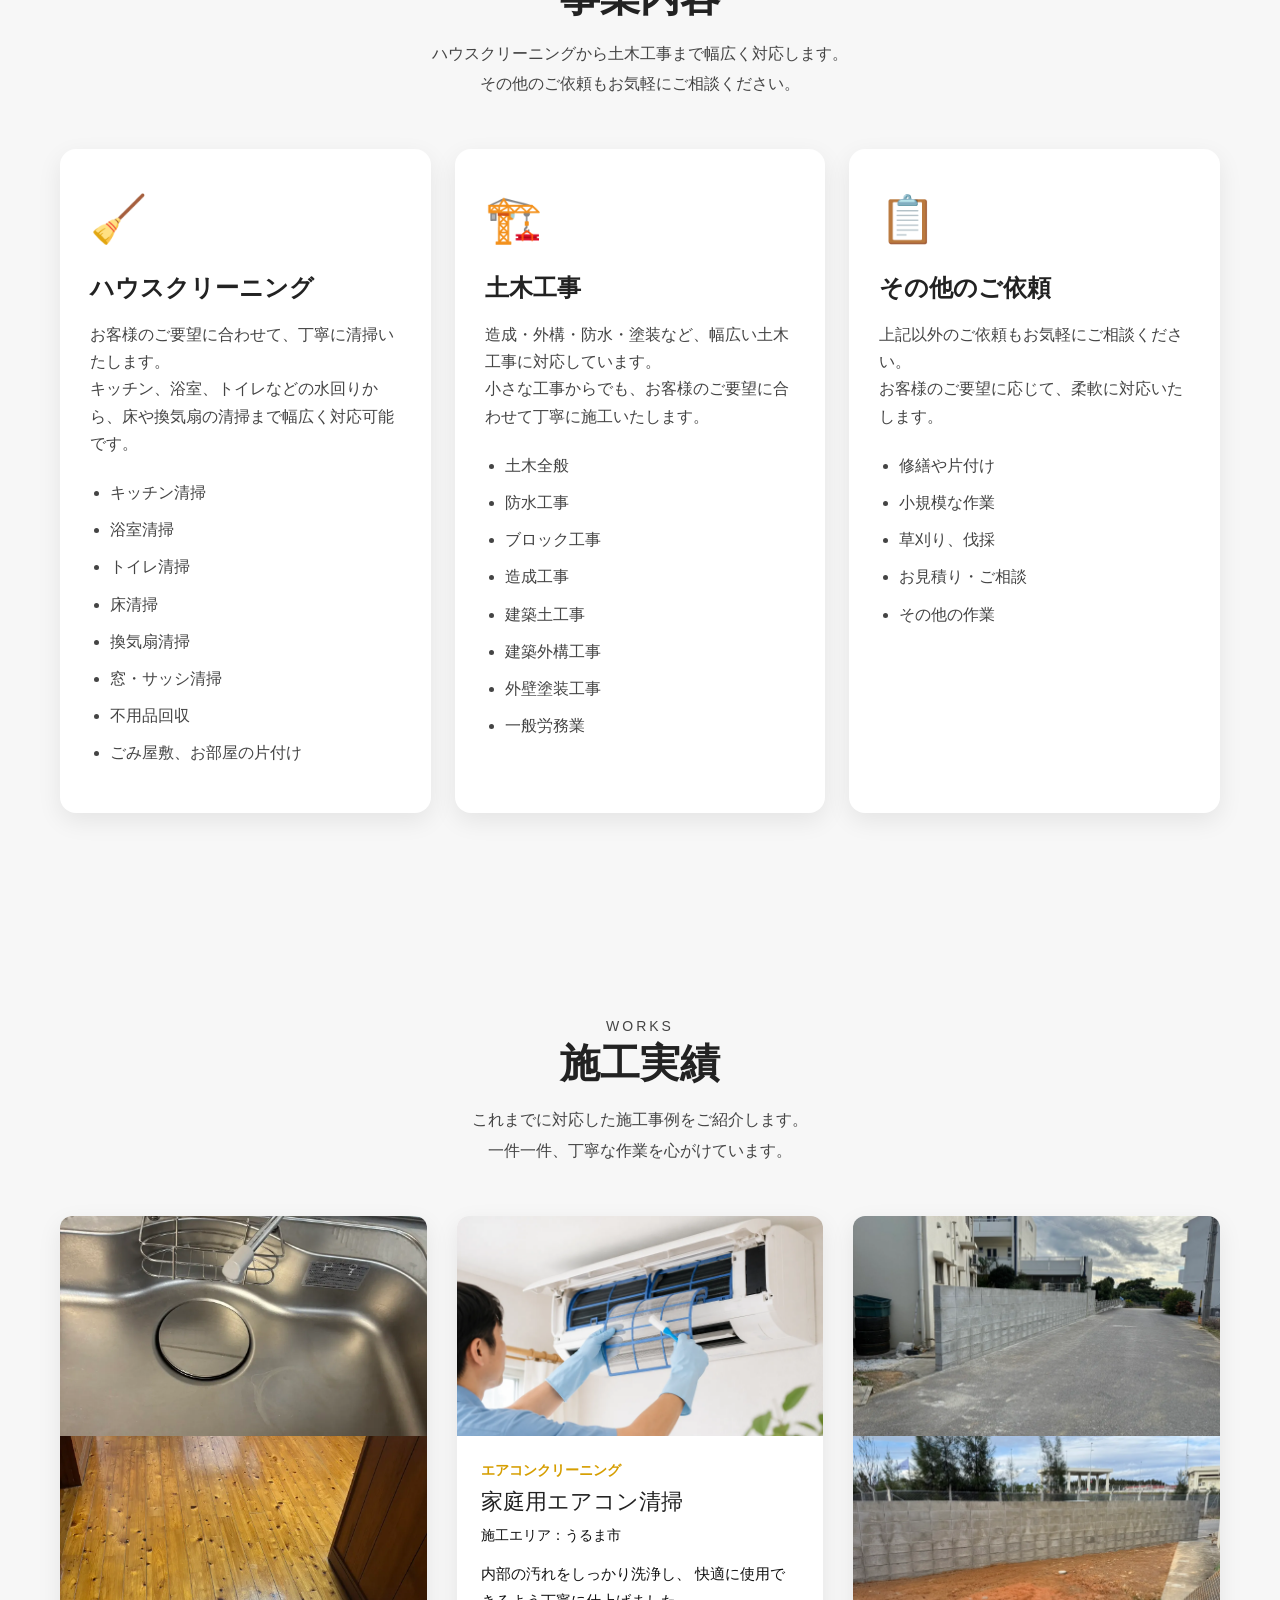
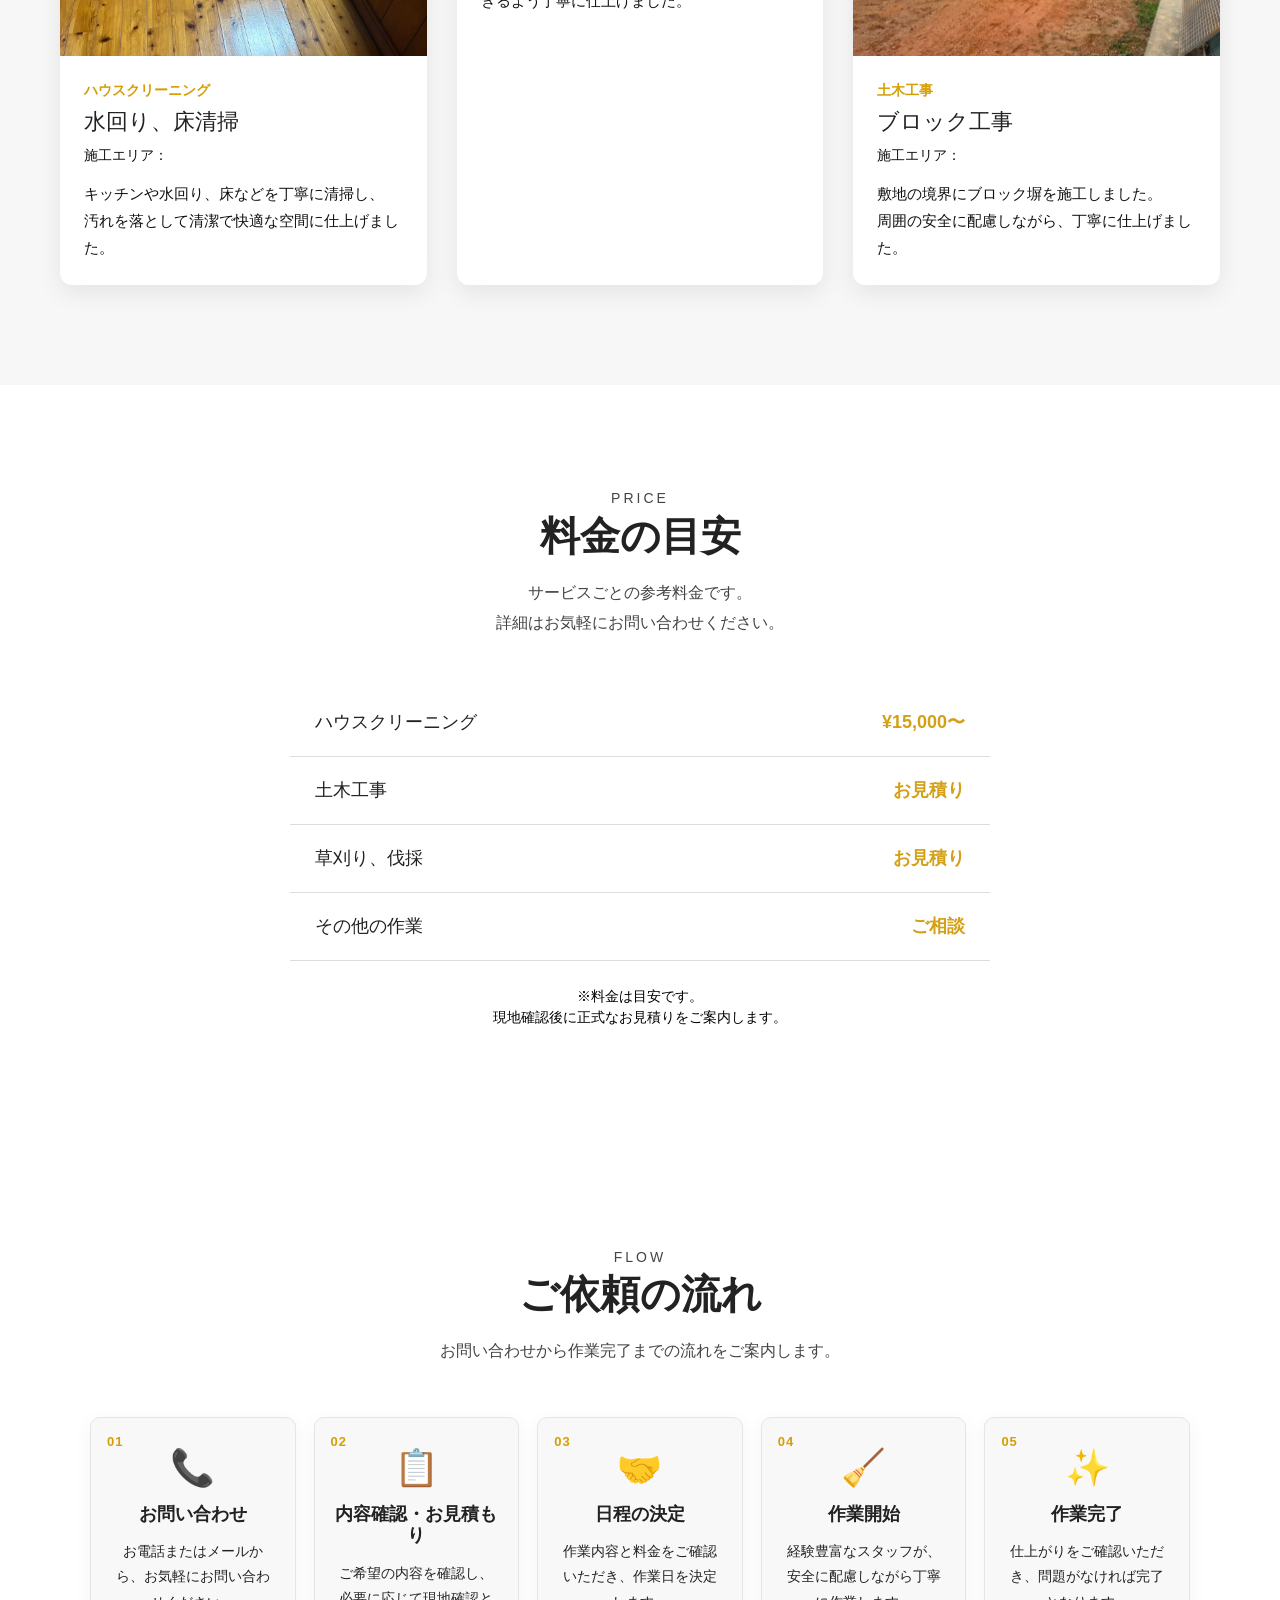
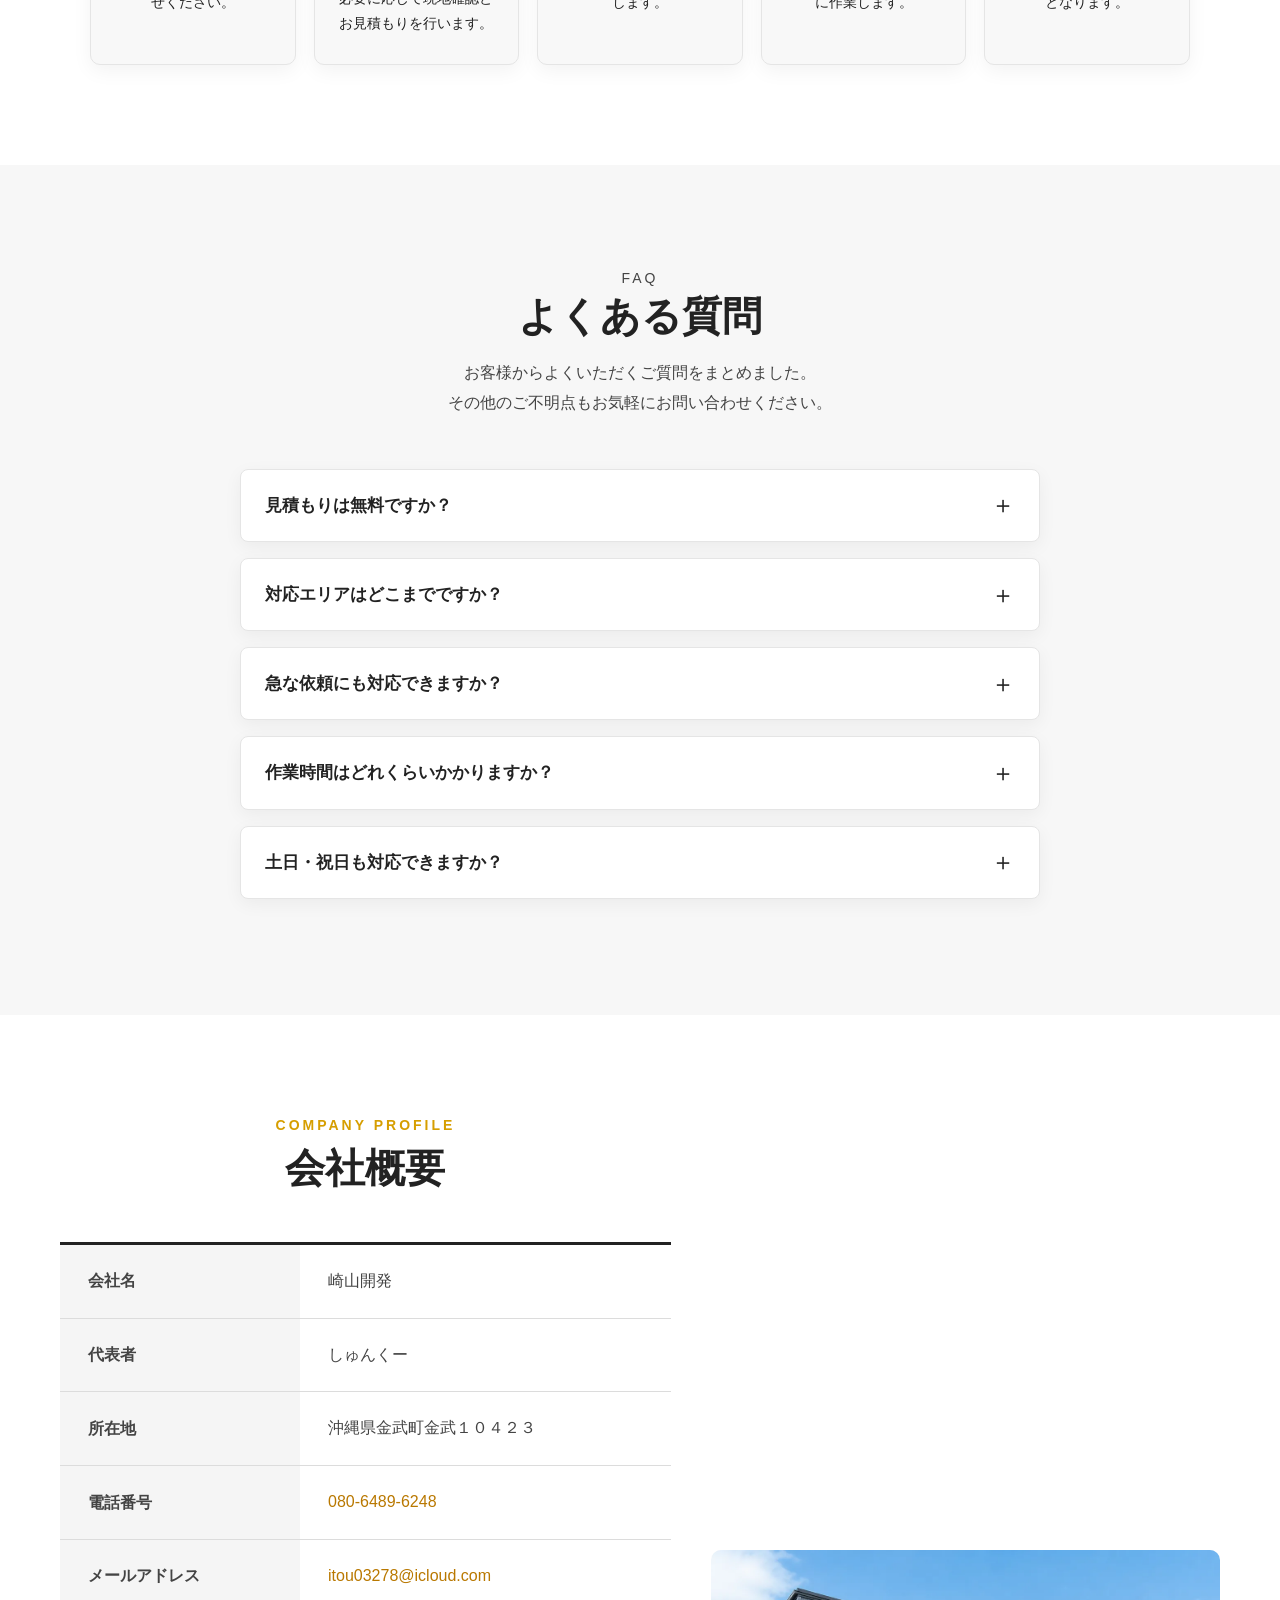
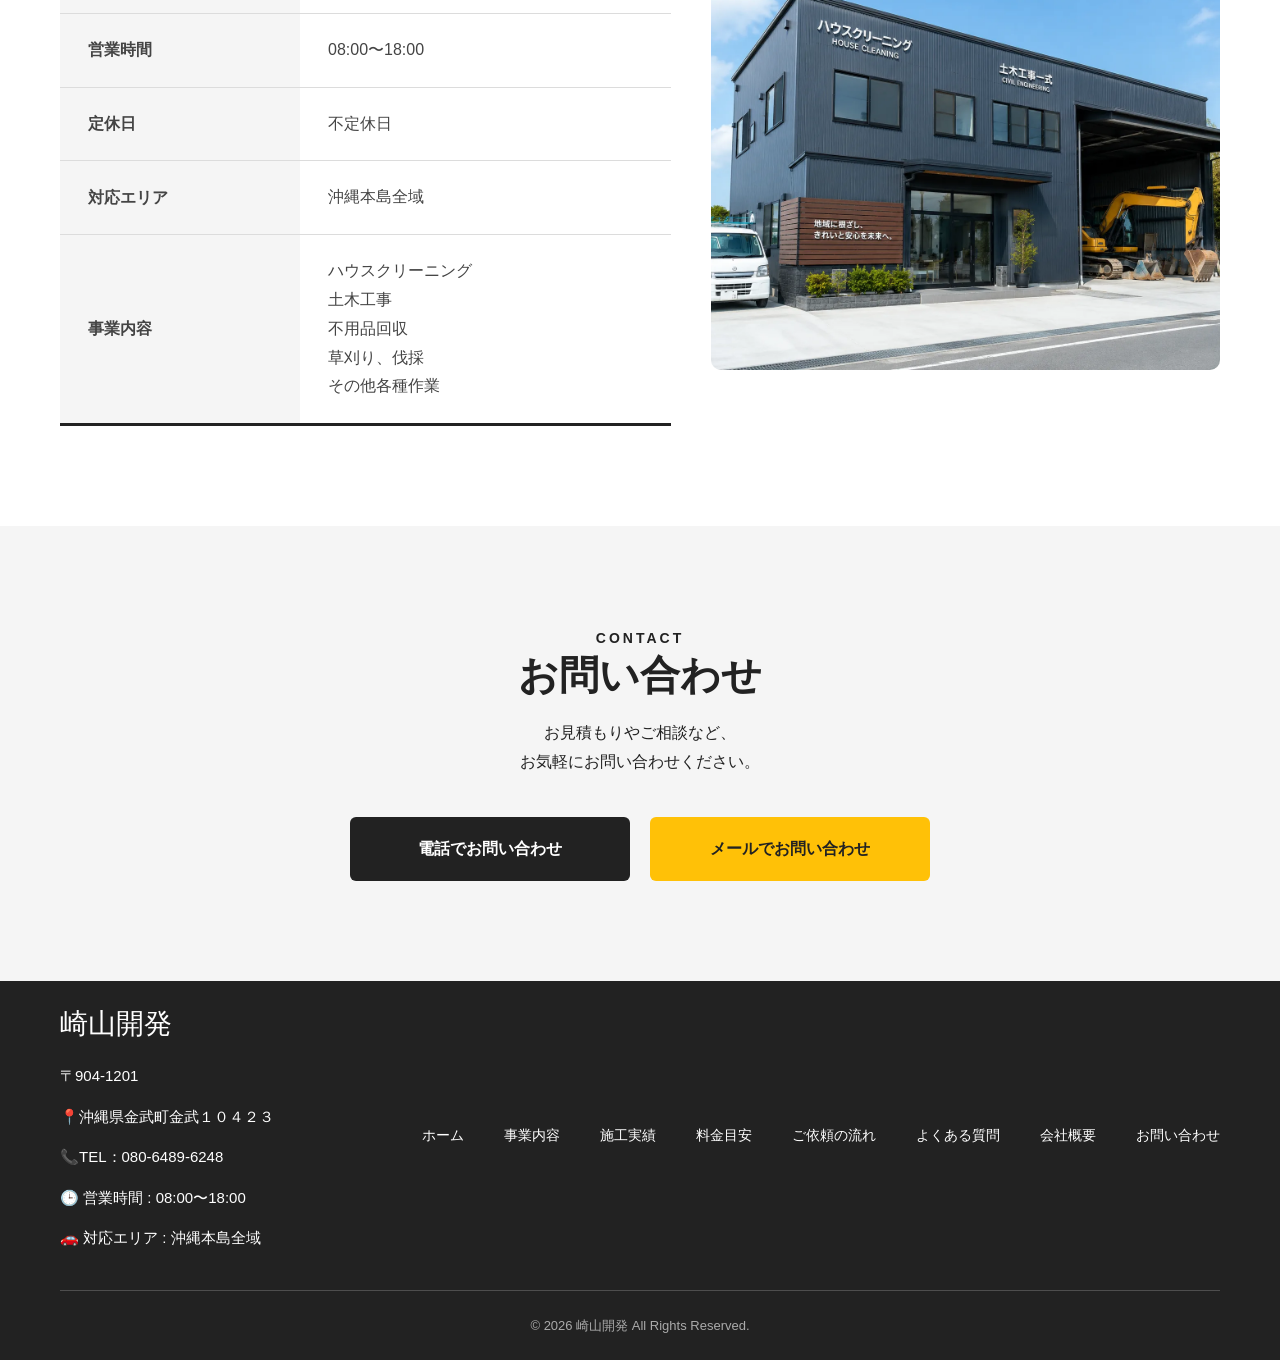
==== commit 024e7d44: "施工実績と会社概要を更新し、レスポンシブ表示を調整" ====
--- a/index.html
+++ b/index.html
@@ -4,13 +4,13 @@
 <head>
     <meta charset="UTF-8">
     <meta name="viewport" content="width=device-width, initial-scale=1.0">
-    <title>〇〇株式会社｜沖縄のハウスクリーニング・土木工事</title>
-
-    <meta name="description" content="〇〇株式会社は沖縄県でハウスクリーニング・エアコンクリーニング・土木工事などに対応しています。お見積り・ご相談はお気軽にお問い合わせください。">
-
-    <meta property="og:title" content="〇〇株式会社｜沖縄のハウスクリーニング・土木工事">
-
-    <meta property="og:description" content="〇〇株式会社は沖縄県でハウスクリーニング・エアコンクリーニング・土木工事などに対応しています。">
+    <title>崎山開発｜沖縄のハウスクリーニング・土木工事</title>
+
+    <meta name="description" content="崎山開発は沖縄県でハウスクリーニング・エアコンクリーニング・土木工事などに対応しています。お見積り・ご相談はお気軽にお問い合わせください。">
+
+    <meta property="og:title" content="崎山開発｜沖縄のハウスクリーニング・土木工事">
+
+    <meta property="og:description" content="崎山開発は沖縄県でハウスクリーニング・エアコンクリーニング・土木工事などに対応しています。">
 
     <meta property="og:type" content="website">
 
@@ -28,7 +28,7 @@
         <nav class="navbar navbar-expand-xl bg-white shadow-sm">
             <div class="container">
                 <a class="navbar-brand fw-bold" href="#">
-                    〇〇 株式会社
+                    崎山開発
                 </a>
 
                 <button class="navbar-toggler" type="button" data-bs-toggle="collapse" data-bs-target="#navbarMenu"
@@ -78,7 +78,7 @@
             <div class="container">
                 <div class="hero-content">
                     <p class="hero-subtitle">
-                        ハウスクリーニング・土木工事
+                        ハウスクリーニング・土木工事・草刈り、伐採
                     </p>
 
                     <h1>
@@ -153,15 +153,18 @@
 
                             <p>
                                 お客様のご要望に合わせて、丁寧に清掃いたします。<br>
-                                キッチン、浴室、トイレなどの水回りから、エアコンや換気扇の清掃まで幅広く対応可能です。
+                                キッチン、浴室、トイレなどの水回りから、床や換気扇の清掃まで幅広く対応可能です。
                             </p>
 
                             <ul>
                                 <li>キッチン清掃</li>
                                 <li>浴室清掃</li>
                                 <li>トイレ清掃</li>
-                                <li>エアコン清掃</li>
+                                <li>床清掃</li>
                                 <li>換気扇清掃</li>
+                                <li>窓・サッシ清掃</li>
+                                <li>不用品回収</li>
+                                <li>ごみ屋敷、お部屋の片付け</li>
                             </ul>
                         </div>
                     </div>
@@ -173,17 +176,20 @@
                             <h3>土木工事</h3>
 
                             <p>
-                                外構工事や整地など、<br>
-                                暮らしや地域を支える工事などお客様のご要望に応じて、丁寧に施工いたします。
+                                造成・外構・防水・塗装など、幅広い土木工事に対応しています。<br>
+                                小さな工事からでも、お客様のご要望に合わせて丁寧に施工いたします。
+
                             </p>
 
                             <ul>
-                                <li>道路工事</li>
-                                <li>外構工事</li>
+                                <li>土木全般</li>
+                                <li>防水工事</li>
                                 <li>ブロック工事</li>
                                 <li>造成工事</li>
-                                <li>舗装工事</li>
-                                <li>駐車場整備</li>
+                                <li>建築土工事</li>
+                                <li>建築外構工事</li>
+                                <li>外壁塗装工事</li>
+                                <li>一般労務業</li>
                             </ul>
                         </div>
                     </div>
@@ -202,6 +208,7 @@
                             <ul>
                                 <li>修繕や片付け</li>
                                 <li>小規模な作業</li>
+                                <li>草刈り、伐採</li>
                                 <li>お見積り・ご相談</li>
                                 <li>その他の作業</li>
                             </ul>
@@ -229,14 +236,16 @@
 
                     <article class="works-card">
                         <img src="images/works-cleaning.webp" alt="ハウスクリーニングの施工実績">
+                        <img src="images/works-cleaning2.webp" alt="ハウスクリーニングの施工実績">
 
                         <div class="works-card-body">
                             <p class="works-category">ハウスクリーニング</p>
-                            <h3>住宅全体の清掃</h3>
-                            <p class="works-area">施工エリア：沖縄市</p>
+                            <h3>水回り、床清掃</h3>
+                            <p class="works-area">施工エリア：</p>
                             <p class="works-text">
-                                水回りや床、窓まわりまで丁寧に清掃し、
-                                気持ちよく過ごせる空間に仕上げました。
+                                キッチンや水回り、床などを丁寧に清掃し、<br>
+                                汚れを落として清潔で快適な空間に仕上げました。
+
                             </p>
                         </div>
                     </article>
@@ -257,14 +266,16 @@
 
                     <article class="works-card">
                         <img src="images/works-construction.webp" alt="土木工事の施工実績">
+                        <img src="images/works-construction2.webp" alt="土木工事の施工実績">
 
                         <div class="works-card-body">
                             <p class="works-category">土木工事</p>
-                            <h3>敷地内の整備工事</h3>
-                            <p class="works-area">施工エリア：宜野湾市</p>
+                            <h3>ブロック工事</h3>
+                            <p class="works-area">施工エリア：</p>
                             <p class="works-text">
-                                周囲の安全に配慮しながら、
-                                敷地内を使いやすく整備しました。
+                                敷地の境界にブロック塀を施工しました。<br>
+                                周囲の安全に配慮しながら、丁寧に仕上げました。
+
                             </p>
                         </div>
                     </article>
@@ -290,12 +301,7 @@
 
                     <div class="price-item">
                         <span>ハウスクリーニング</span>
-                        <strong>¥10,000〜</strong>
-                    </div>
-
-                    <div class="price-item">
-                        <span>エアコンクリーニング</span>
-                        <strong>¥8,000〜</strong>
+                        <strong>¥15,000〜</strong>
                     </div>
 
                     <div class="price-item">
@@ -304,8 +310,13 @@
                     </div>
 
                     <div class="price-item">
+                        <span>草刈り、伐採</span>
+                        <strong>お見積り</strong>
+                    </div>
+
+                    <div class="price-item">
                         <span>その他の作業</span>
-                        <strong>お見積り</strong>
+                        <strong>ご相談</strong>
                     </div>
 
                 </div>
@@ -468,7 +479,7 @@
                                 <tbody>
                                     <tr>
                                         <th>会社名</th>
-                                        <td>〇〇株式会社</td>
+                                        <td>崎山開発</td>
                                     </tr>
 
                                     <tr>
@@ -478,14 +489,14 @@
 
                                     <tr>
                                         <th>所在地</th>
-                                        <td>沖縄県〇〇市〇〇〇〇</td>
+                                        <td>沖縄県金武町金武１０４２３</td>
                                     </tr>
 
                                     <tr>
                                         <th>電話番号</th>
                                         <td>
-                                            <a href="tel:0000000000">
-                                                000-000-0000
+                                            <a href="tel:08064896248">
+                                                080-6489-6248
                                             </a>
                                         </td>
                                     </tr>
@@ -493,20 +504,20 @@
                                     <tr>
                                         <th>メールアドレス</th>
                                         <td>
-                                            <a href="mailto:info@example.com">
-                                                info@example.com
+                                            <a href="mailto:itou03278@icloud.com">
+                                                itou03278@icloud.com
                                             </a>
                                         </td>
                                     </tr>
 
                                     <tr>
                                         <th>営業時間</th>
-                                        <td>00:00〜00:00</td>
+                                        <td>08:00〜18:00</td>
                                     </tr>
 
                                     <tr>
                                         <th>定休日</th>
-                                        <td>日曜日・祝日</td>
+                                        <td>不定休日</td>
                                     </tr>
 
                                     <tr>
@@ -518,8 +529,9 @@
                                         <th>事業内容</th>
                                         <td>
                                             ハウスクリーニング<br>
-                                            エアコンクリーニング<br>
                                             土木工事<br>
+                                            不用品回収<br>
+                                            草刈り、伐採<br>
                                             その他各種作業
                                         </td>
                                     </tr>
@@ -530,8 +542,9 @@
 
                     <div class="company-map">
                         <iframe
-                            src="https://www.google.com/maps/embed?pb=!1m18!1m12!1m3!1d3571.6127312218628!2d127.93668857522017!3d26.468209476914886!2m3!1f0!2f0!3f0!3m2!1i1024!2i768!4f13.1!3m3!1m2!1s0x34e5072b251bea0d%3A0xca61e3f97dde8b4e!2z44Ot44O844K944OzIOmHkeatpuODmeODvOOCueODnOODvOODq-OCueOCv-OCuOOCouODoOWFpeWPo-W6lw!5e0!3m2!1sja!2sjp!4v1784731932171!5m2!1sja!2sjp"
-                            width="600" height="450" style="border:0;" allowfullscreen="" loading="lazy">
+                            src="https://www.google.com/maps/embed?pb=!1m18!1m12!1m3!1d3571.6539499843616!2d127.93680267522014!3d26.466881376915644!2m3!1f0!2f0!3f0!3m2!1i1024!2i768!4f13.1!3m3!1m2!1s0x34e5074ad84cc7eb%3A0xdb3f1f88bef64836!2z5bSO5bGx6ZaL55m6!5e0!3m2!1sja!2sjp!4v1788089191505!5m2!1sja!2sjp"
+                            width="600" height="450" style="border:0;" allowfullscreen="" loading="lazy"
+                            referrerpolicy="strict-origin-when-cross-origin">
                         </iframe>
 
                         <img src="images/work.webp" alt="作業風景" class="company-photo">
@@ -554,11 +567,11 @@
                 </div>
 
                 <div class="contact-buttons">
-                    <a href="tel:0000000000" class="contact-btn contact-phone">
+                    <a href="tel:08064896248" class="contact-btn contact-phone">
                         電話でお問い合わせ
                     </a>
 
-                    <a href="mailto:info@example.com" class="contact-btn contact-mail">
+                    <a href="mailto:itou03278@icloud.com" class="contact-btn contact-mail">
                         メールでお問い合わせ
                     </a>
                 </div>
@@ -573,11 +586,11 @@
             <div class="footer-content">
 
                 <div class="footer-info">
-                    <h2>〇〇株式会社</h2>
-                    <p>〒000-0000</p>
-                    <p>📍沖縄県〇〇市〇〇〇〇</p>
-                    <p>📞TEL：000-000-0000</p>
-                    <p>🕒 営業時間 : 00:00〜00:00</p>
+                    <h2>崎山開発</h2>
+                    <p>〒904-1201</p>
+                    <p>📍沖縄県金武町金武１０４２３</p>
+                    <p>📞TEL：080-6489-6248</p>
+                    <p>🕒 営業時間 : 08:00〜18:00</p>
                     <p>🚗 対応エリア : 沖縄本島全域</p>
                 </div>
 
@@ -595,7 +608,7 @@
             </div>
 
             <p class="footer-copy">
-                &copy; 2026 〇〇株式会社 All Rights Reserved.
+                &copy; 2026 崎山開発 All Rights Reserved.
             </p>
         </div>
     </footer>
--- a/css/style.css
+++ b/css/style.css
@@ -80,7 +80,9 @@
 }
 
 .navbar-brand {
-    font-size: 28px;
+    font-size: 32px;
+    font-weight: 800;
+    letter-spacing: 2px;
     margin-left: 20px;
 }
 
@@ -282,7 +284,7 @@
 .company-table th {
     width: 240px;
     background-color: #f5f5f5;
-    color: #222;
+    color: #444;
     font-weight: 700;
 }
 
@@ -1260,4 +1262,16 @@
         grid-template-columns: 0.9fr 1.1fr;
         gap: 15px;
     }
+}
+
+/* スマホ〜iPad miniの上部余白調整 */
+@media (max-width: 768px) {
+    .hero {
+        padding-top: 20px;
+    }
+
+    .navbar {
+        padding-top: 18px;
+        padding-bottom: 18px;
+    }
 }
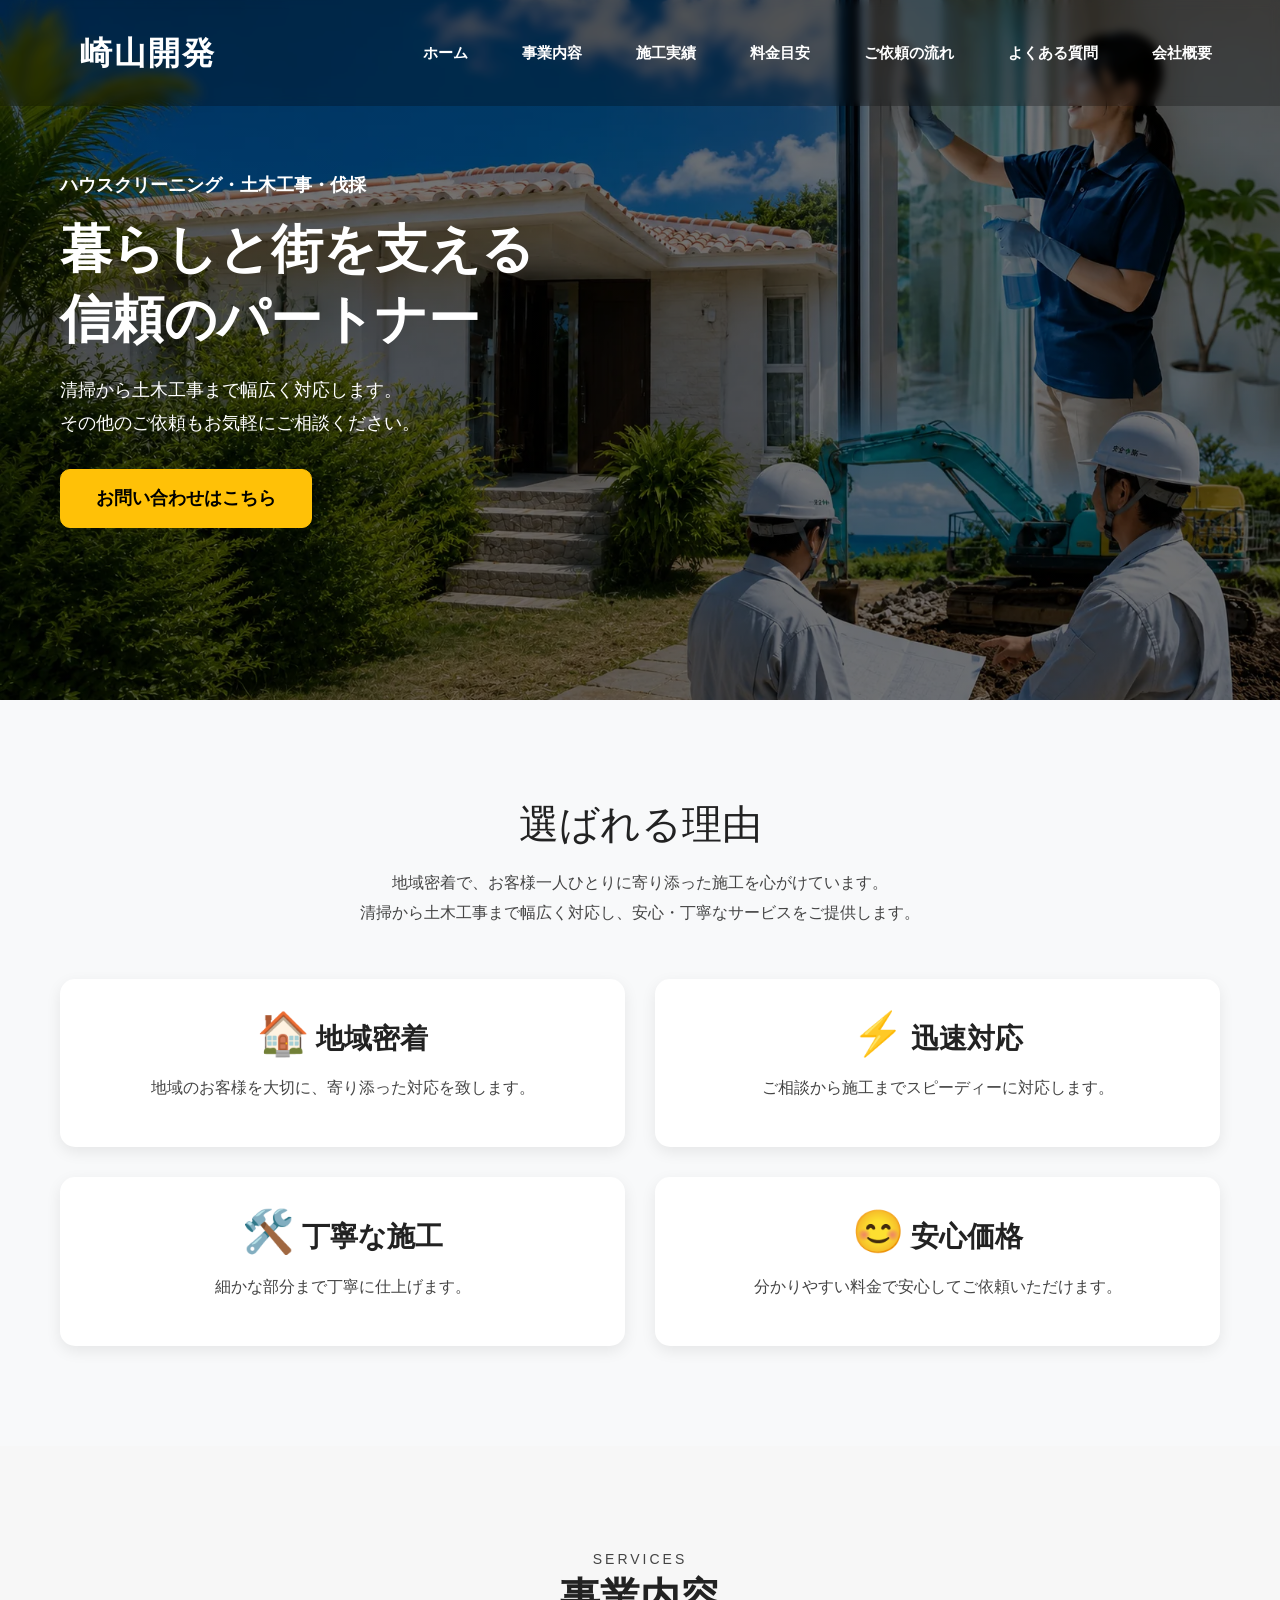
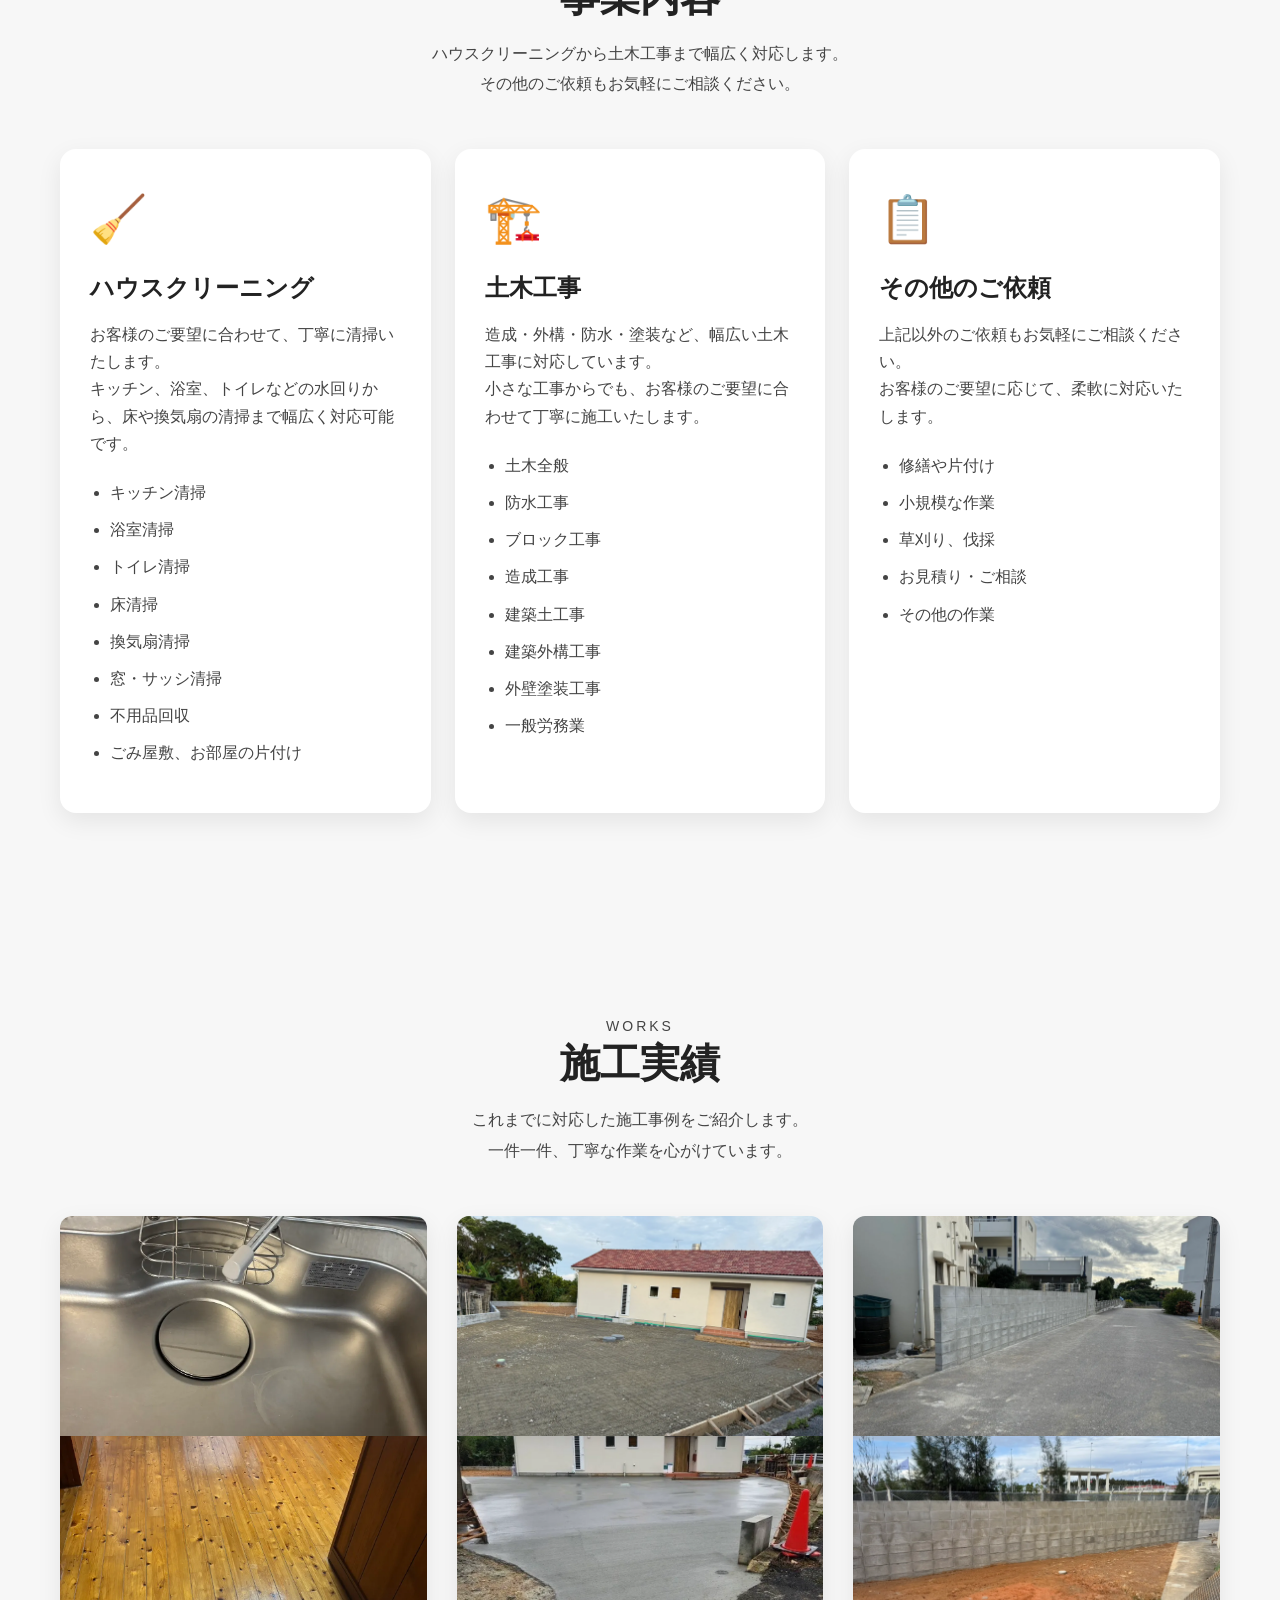
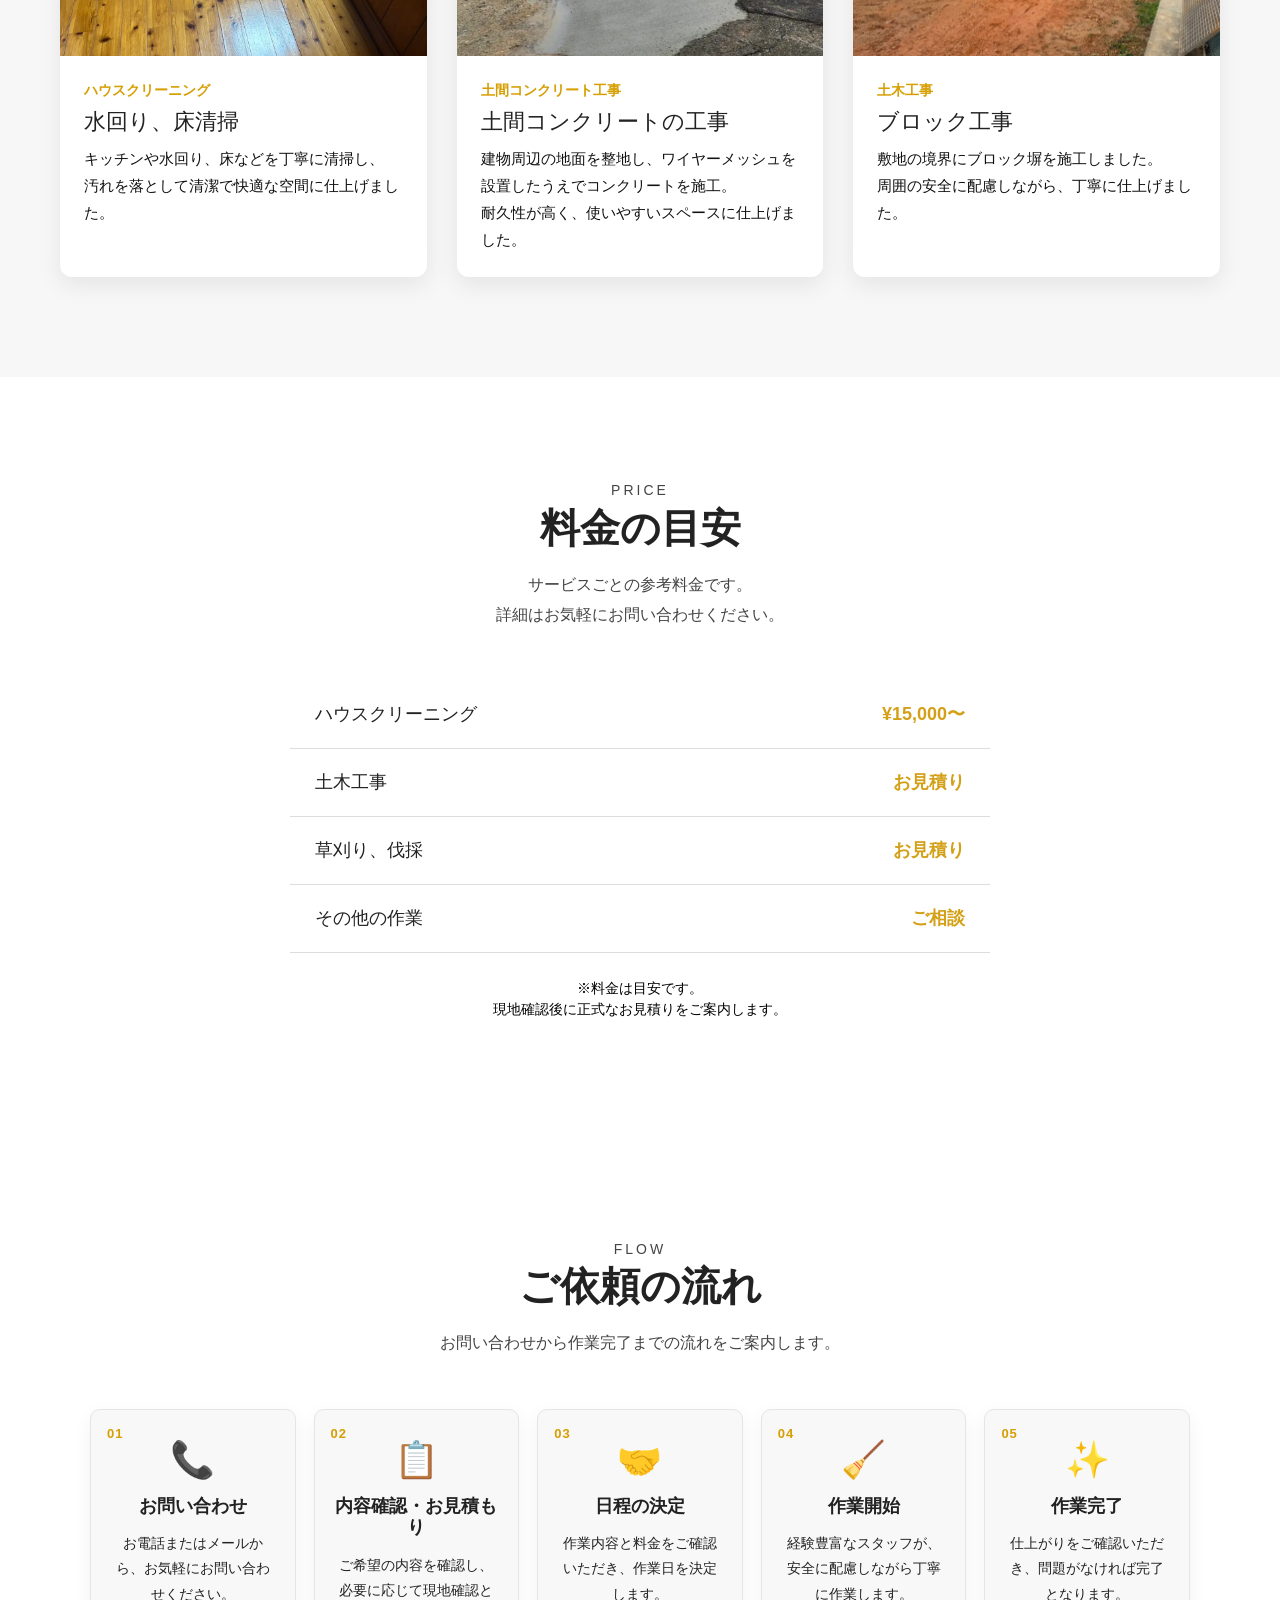
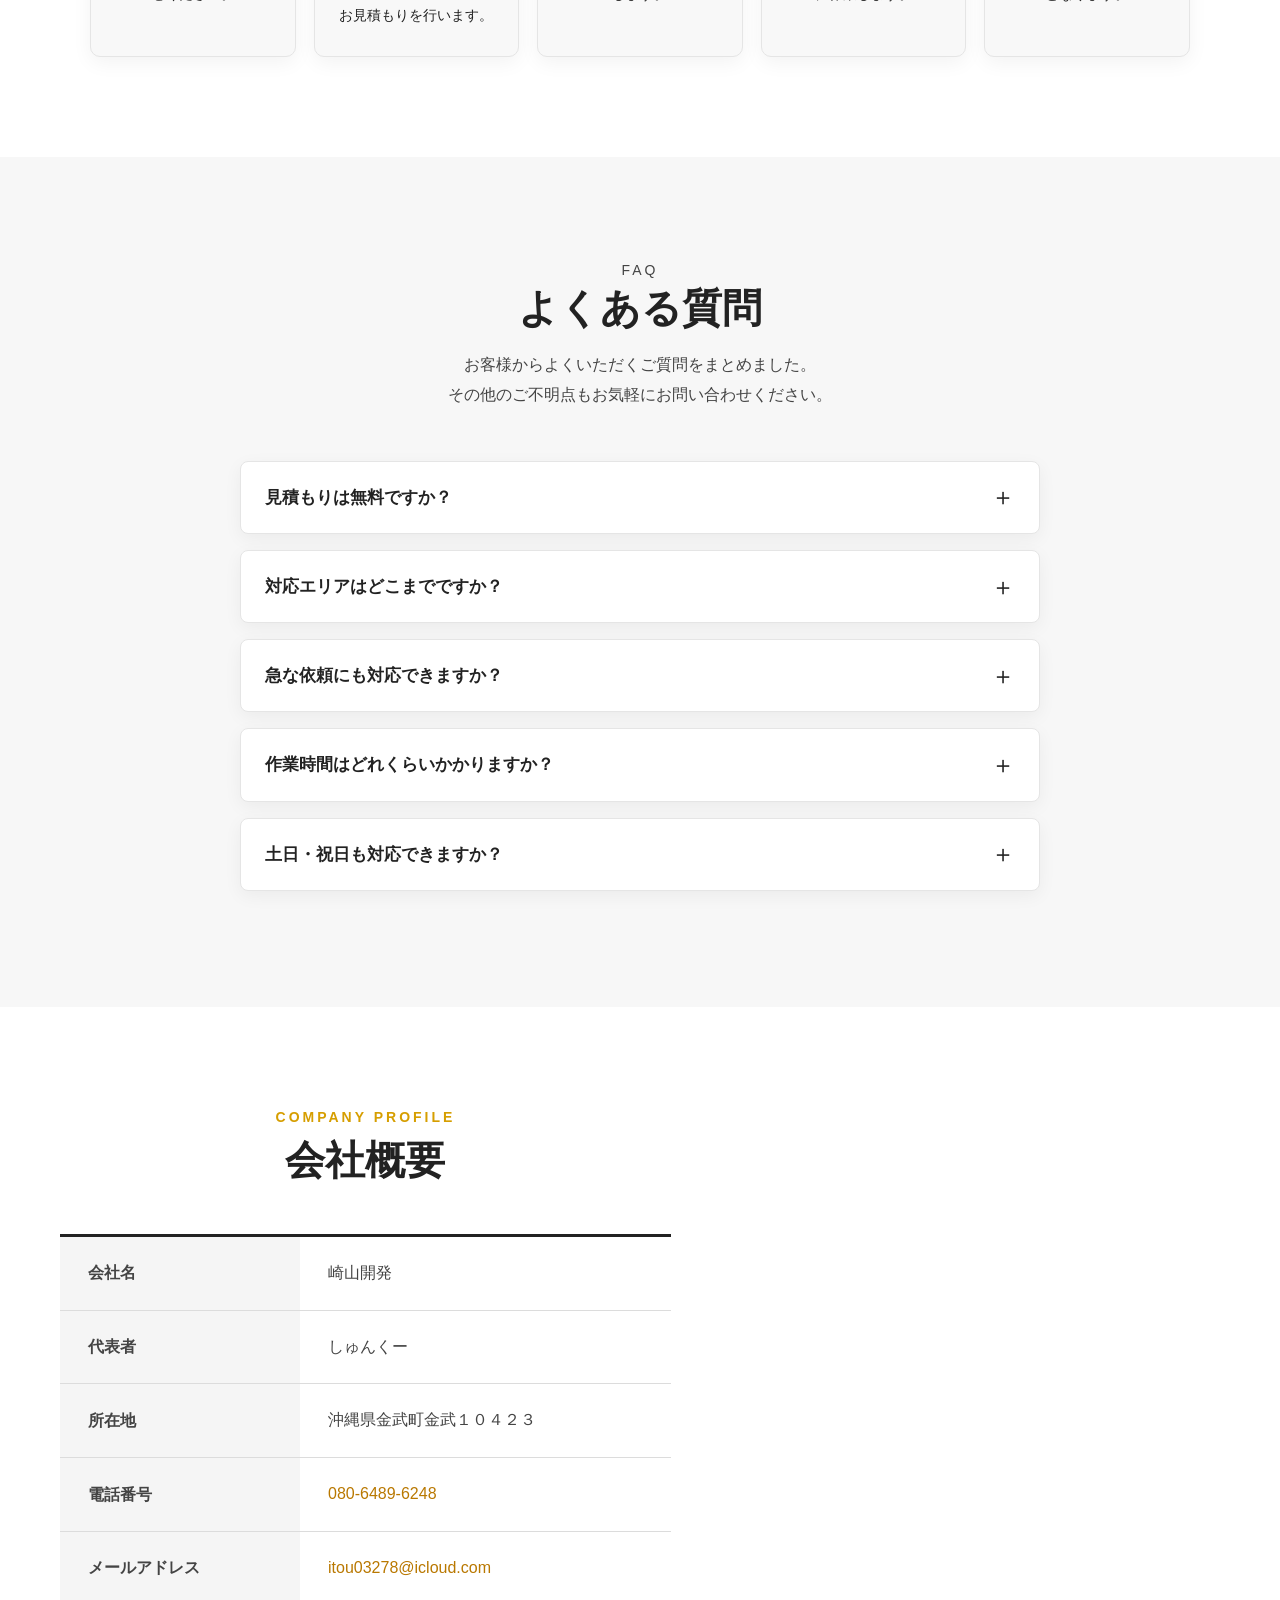
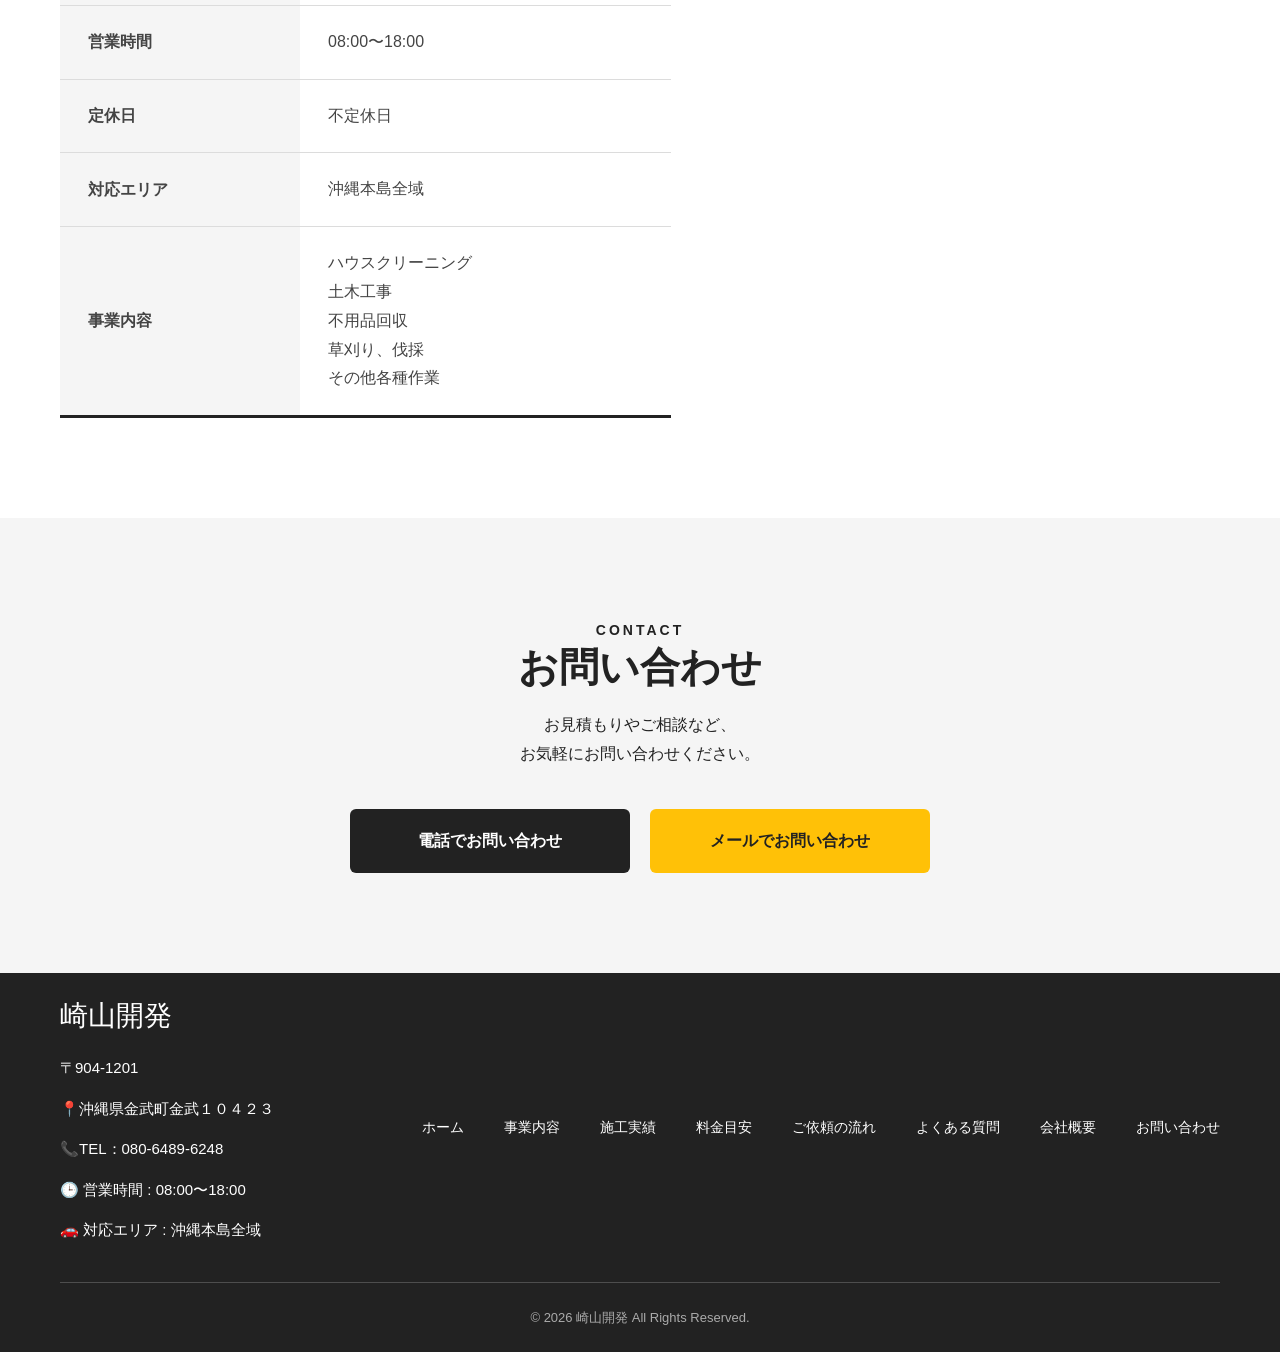
==== commit 7a2b4311: "会社概要の会社写真を削除、施工実績のタブレット表示と画像を変更" ====
--- a/index.html
+++ b/index.html
@@ -78,7 +78,7 @@
             <div class="container">
                 <div class="hero-content">
                     <p class="hero-subtitle">
-                        ハウスクリーニング・土木工事・草刈り、伐採
+                        ハウスクリーニング・土木工事・伐採
                     </p>
 
                     <h1>
@@ -241,7 +241,6 @@
                         <div class="works-card-body">
                             <p class="works-category">ハウスクリーニング</p>
                             <h3>水回り、床清掃</h3>
-                            <p class="works-area">施工エリア：</p>
                             <p class="works-text">
                                 キッチンや水回り、床などを丁寧に清掃し、<br>
                                 汚れを落として清潔で快適な空間に仕上げました。
@@ -251,15 +250,15 @@
                     </article>
 
                     <article class="works-card">
-                        <img src="images/works-aircon.webp" alt="エアコンクリーニングの施工実績">
+                        <img src="images/works-doma.webp" alt="土間コンクリート工事">
+                        <img src="images/works-doma3.webp" alt="土間コンクリート工事">
 
                         <div class="works-card-body">
-                            <p class="works-category">エアコンクリーニング</p>
-                            <h3>家庭用エアコン清掃</h3>
-                            <p class="works-area">施工エリア：うるま市</p>
+                            <p class="works-category">土間コンクリート工事</p>
+                            <h3>土間コンクリートの工事</h3>
                             <p class="works-text">
-                                内部の汚れをしっかり洗浄し、
-                                快適に使用できるよう丁寧に仕上げました。
+                                建物周辺の地面を整地し、ワイヤーメッシュを設置したうえでコンクリートを施工。<br>
+                                耐久性が高く、使いやすいスペースに仕上げました。
                             </p>
                         </div>
                     </article>
@@ -271,7 +270,6 @@
                         <div class="works-card-body">
                             <p class="works-category">土木工事</p>
                             <h3>ブロック工事</h3>
-                            <p class="works-area">施工エリア：</p>
                             <p class="works-text">
                                 敷地の境界にブロック塀を施工しました。<br>
                                 周囲の安全に配慮しながら、丁寧に仕上げました。
@@ -547,7 +545,6 @@
                             referrerpolicy="strict-origin-when-cross-origin">
                         </iframe>
 
-                        <img src="images/work.webp" alt="作業風景" class="company-photo">
                     </div>
                 </div>
             </div>
--- a/css/style.css
+++ b/css/style.css
@@ -1274,4 +1274,32 @@
         padding-top: 18px;
         padding-bottom: 18px;
     }
+}
+
+.company-map {
+    height: 100%;
+}
+
+.company-map iframe {
+    width: 100%;
+    height: 100%;
+    min-height: 430px;
+    border: 0;
+}
+
+@media (min-width: 768px) and (max-width: 1024px) {
+    .company-layout {
+        align-items: stretch;
+    }
+
+    .company-map {
+        display: flex;
+        align-self: stretch;
+    }
+
+    .company-map iframe {
+        width: 100%;
+        height: 100%;
+        flex: 1;
+    }
 }
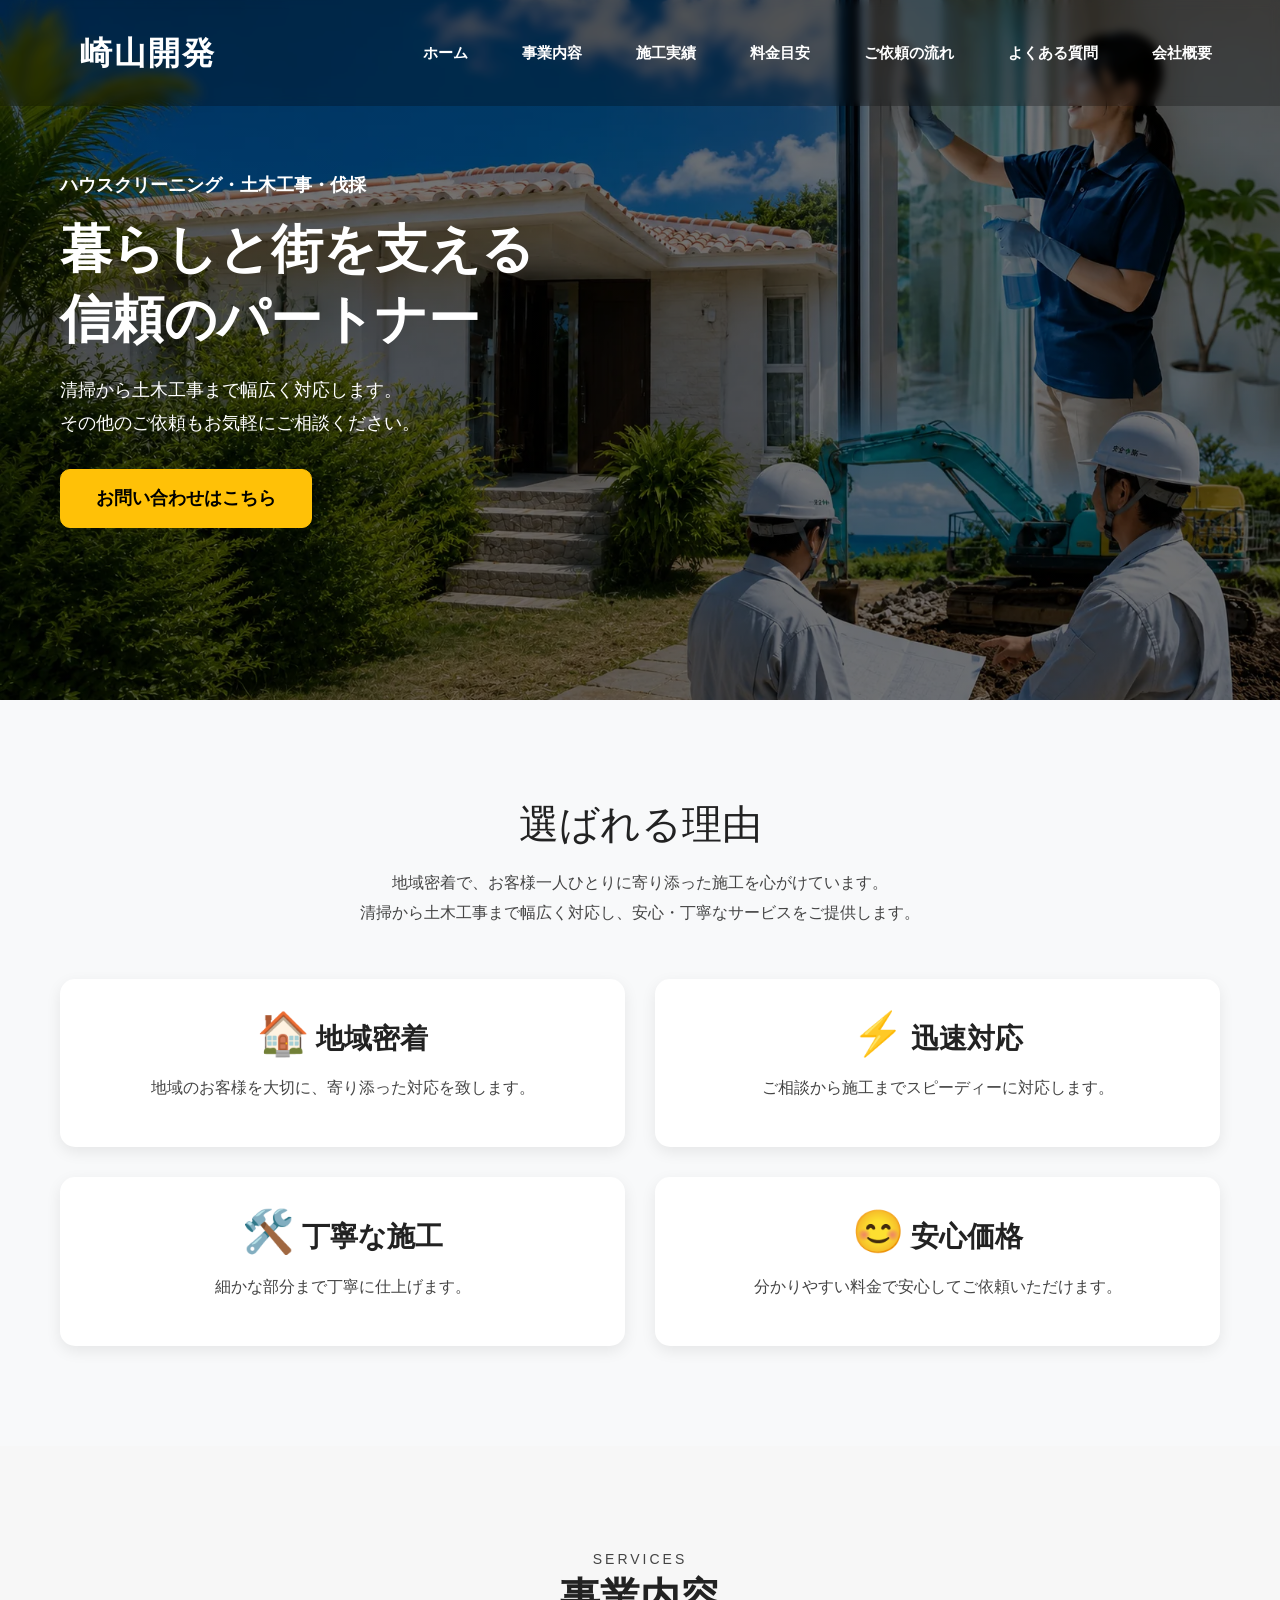
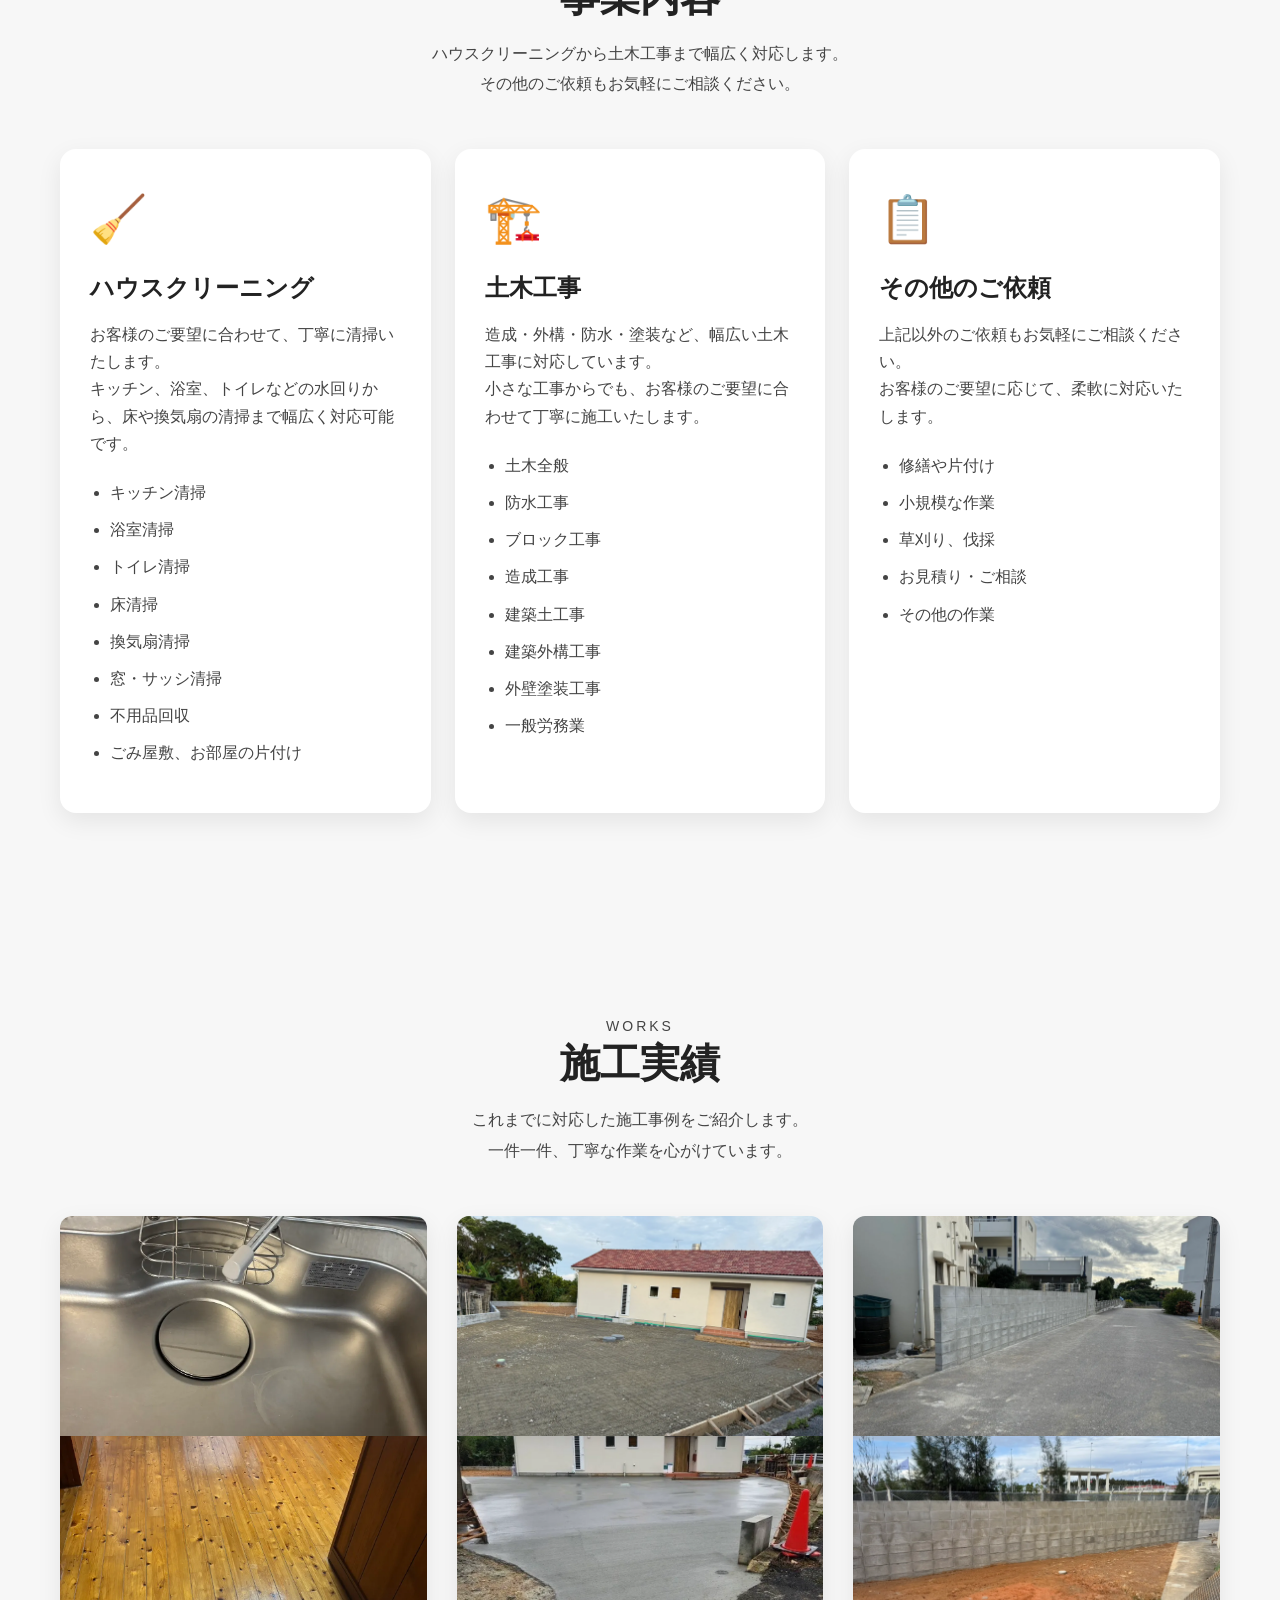
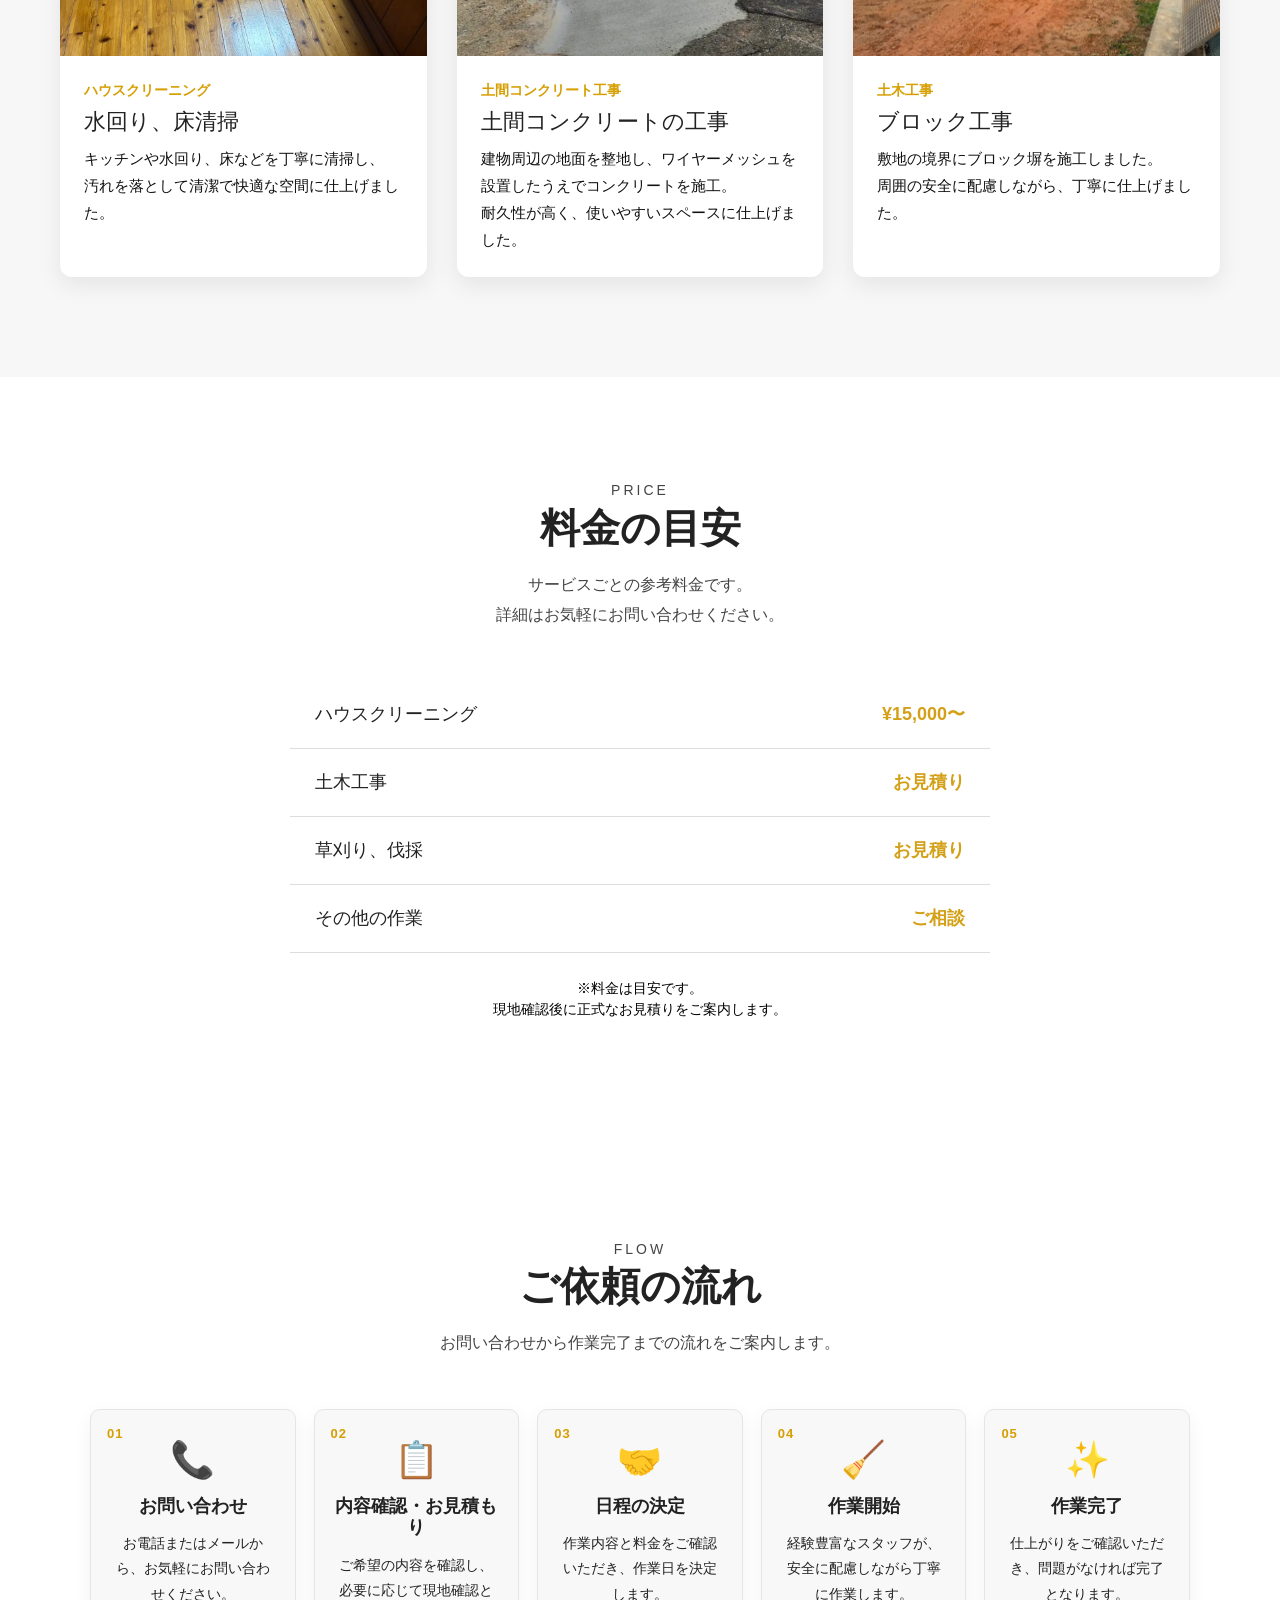
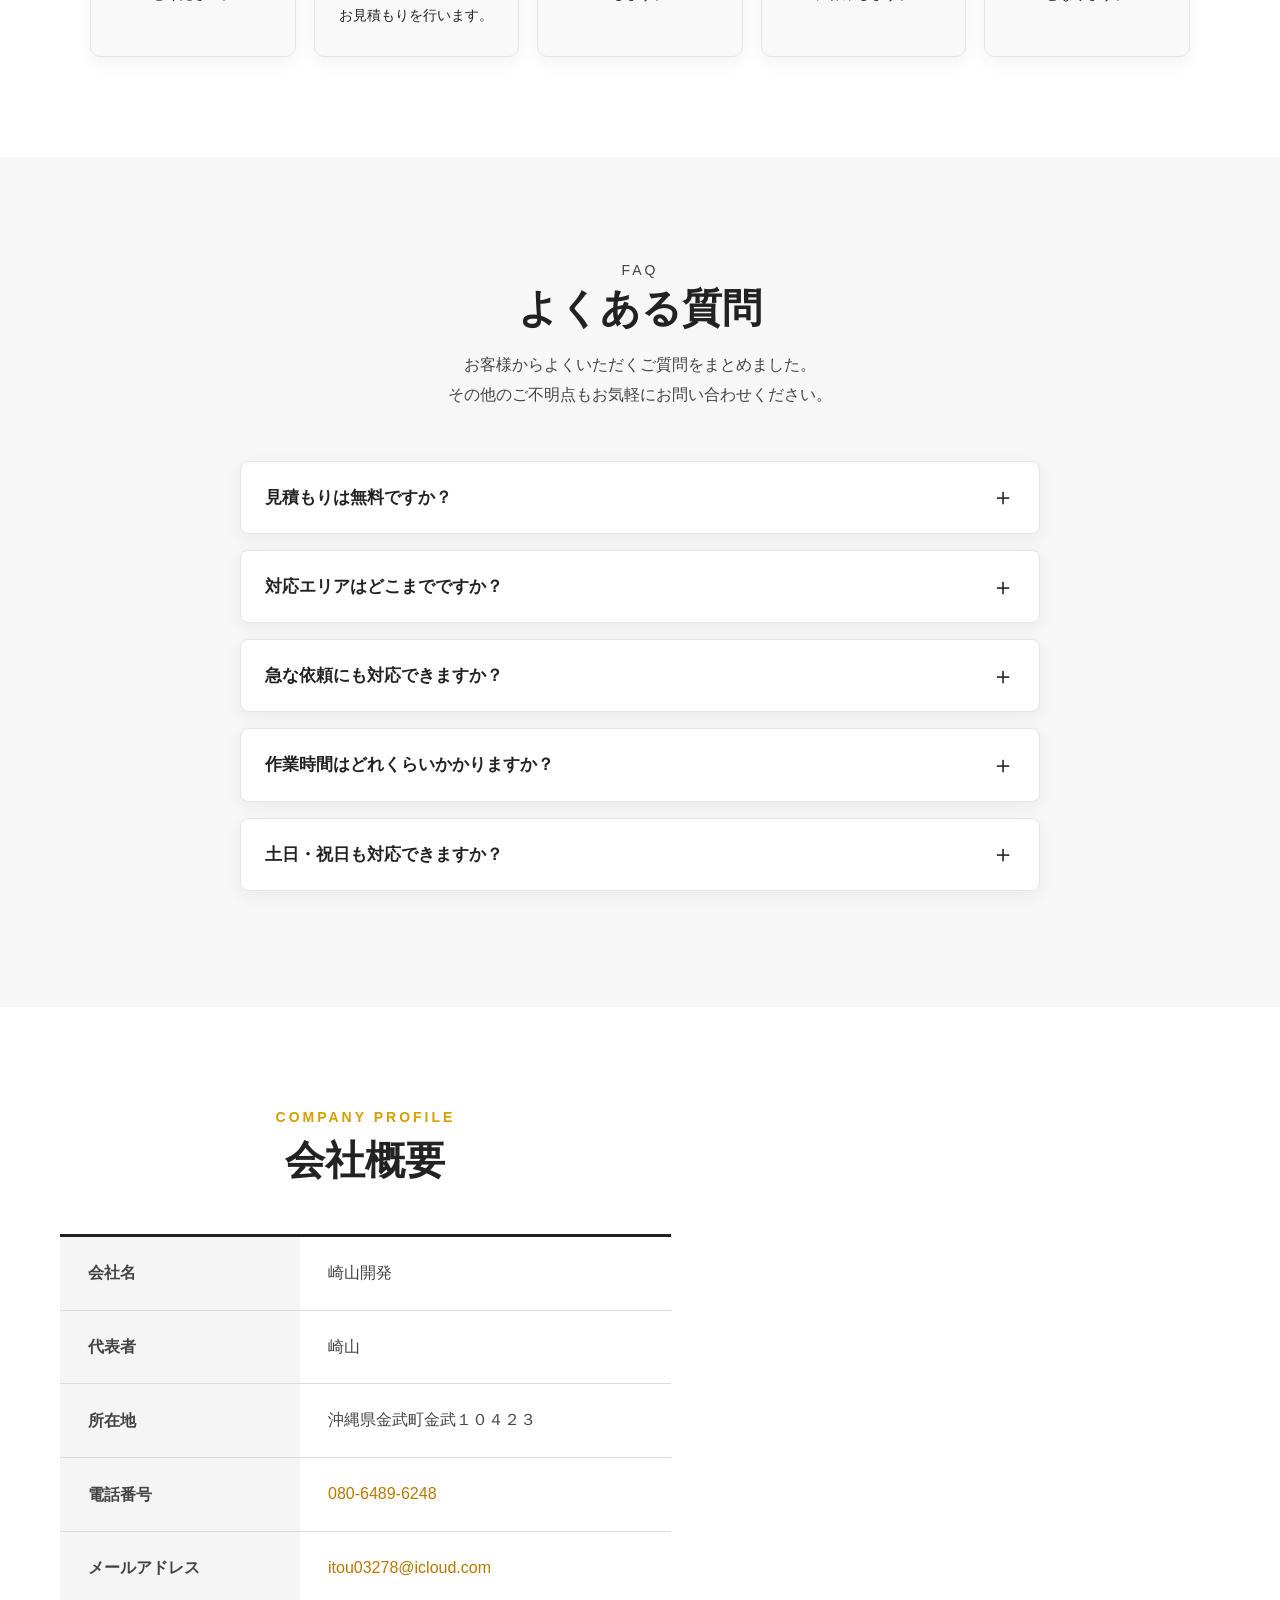
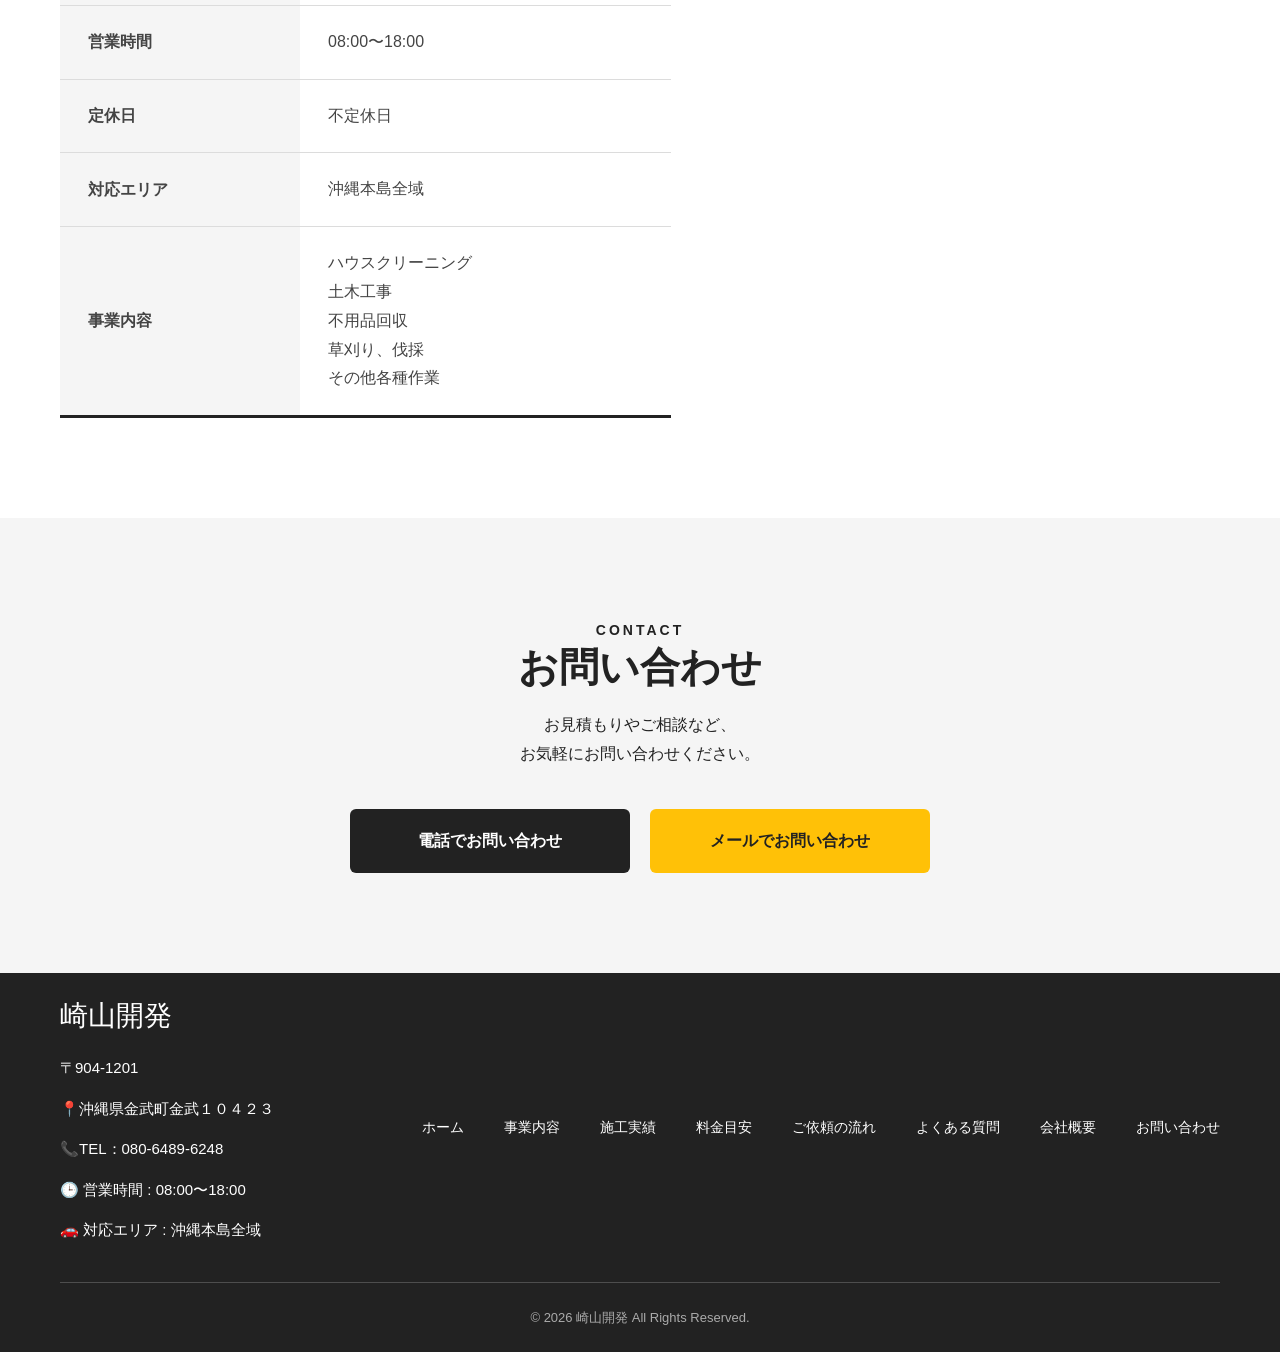
==== commit 9800f949: "会社概要の代表者名、変更" ====
--- a/index.html
+++ b/index.html
@@ -482,7 +482,7 @@
 
                                     <tr>
                                         <th>代表者</th>
-                                        <td>しゅんくー</td>
+                                        <td>崎山</td>
                                     </tr>
 
                                     <tr>
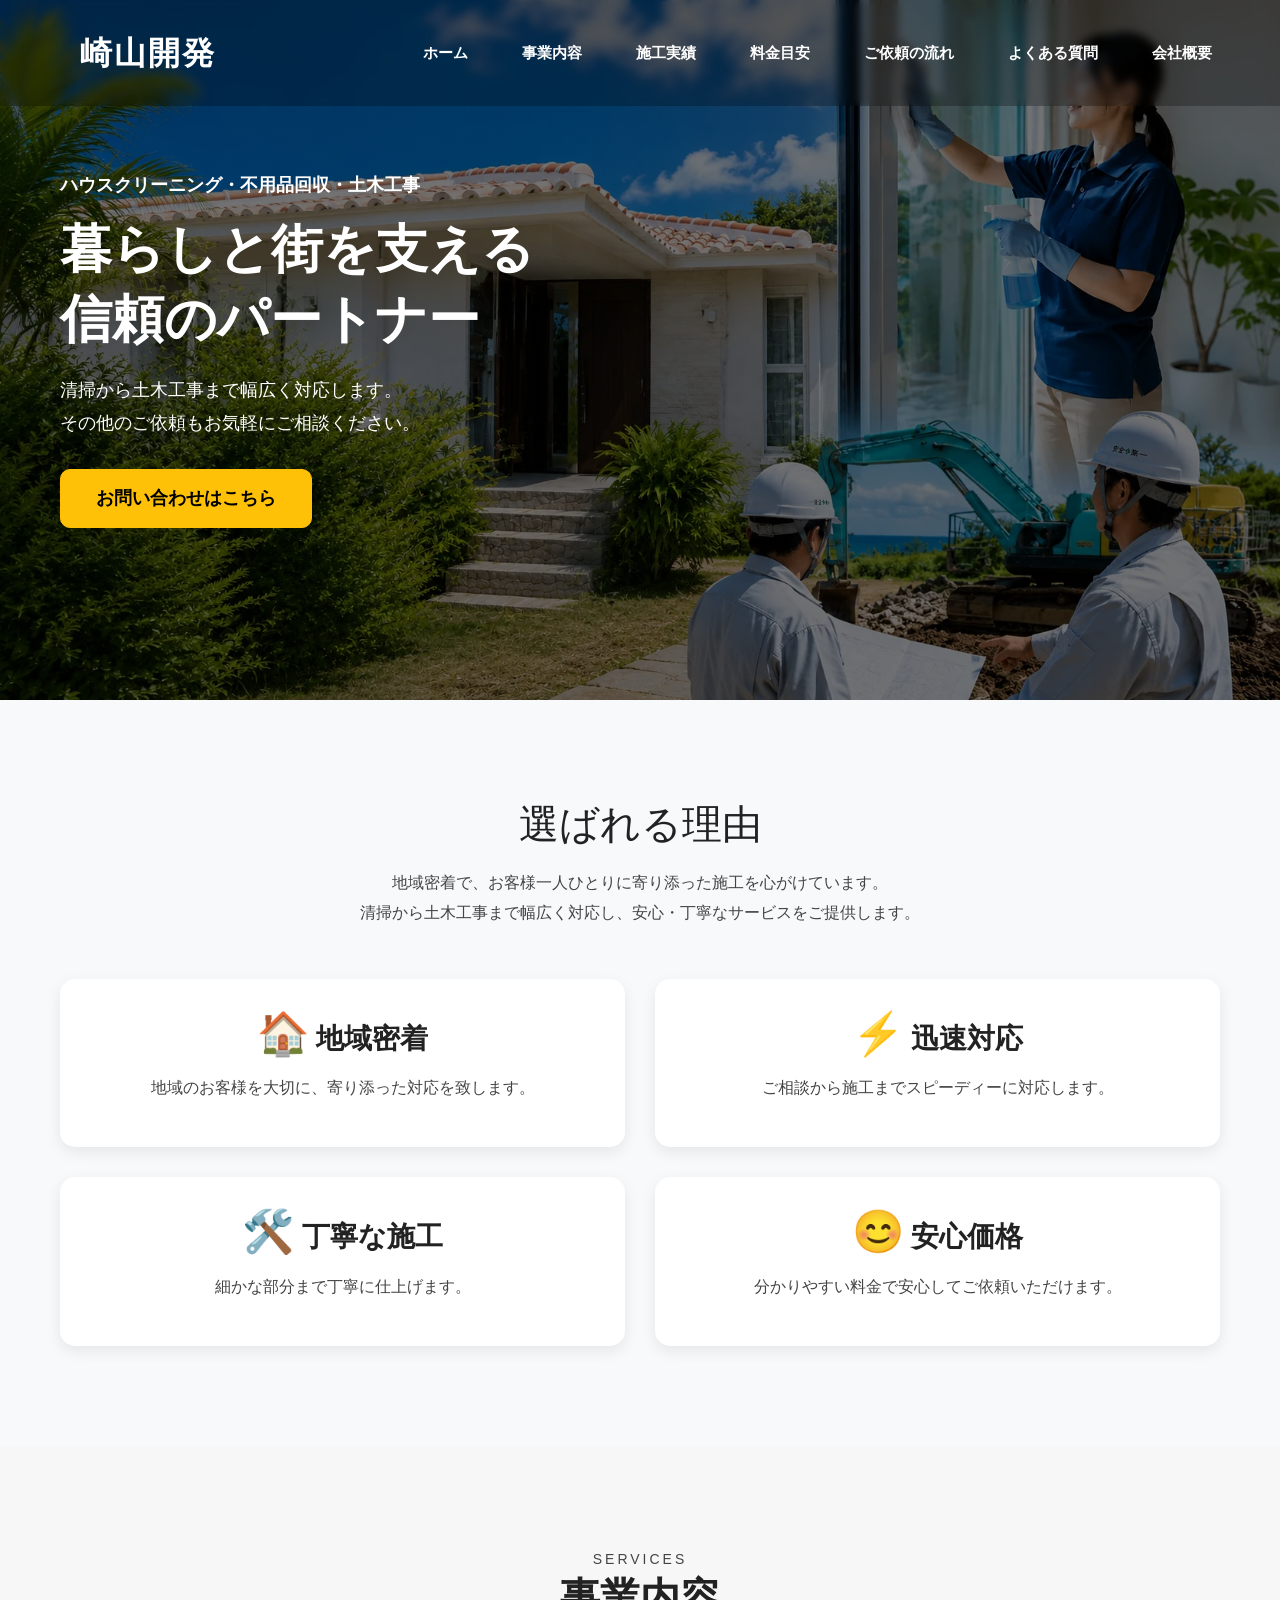
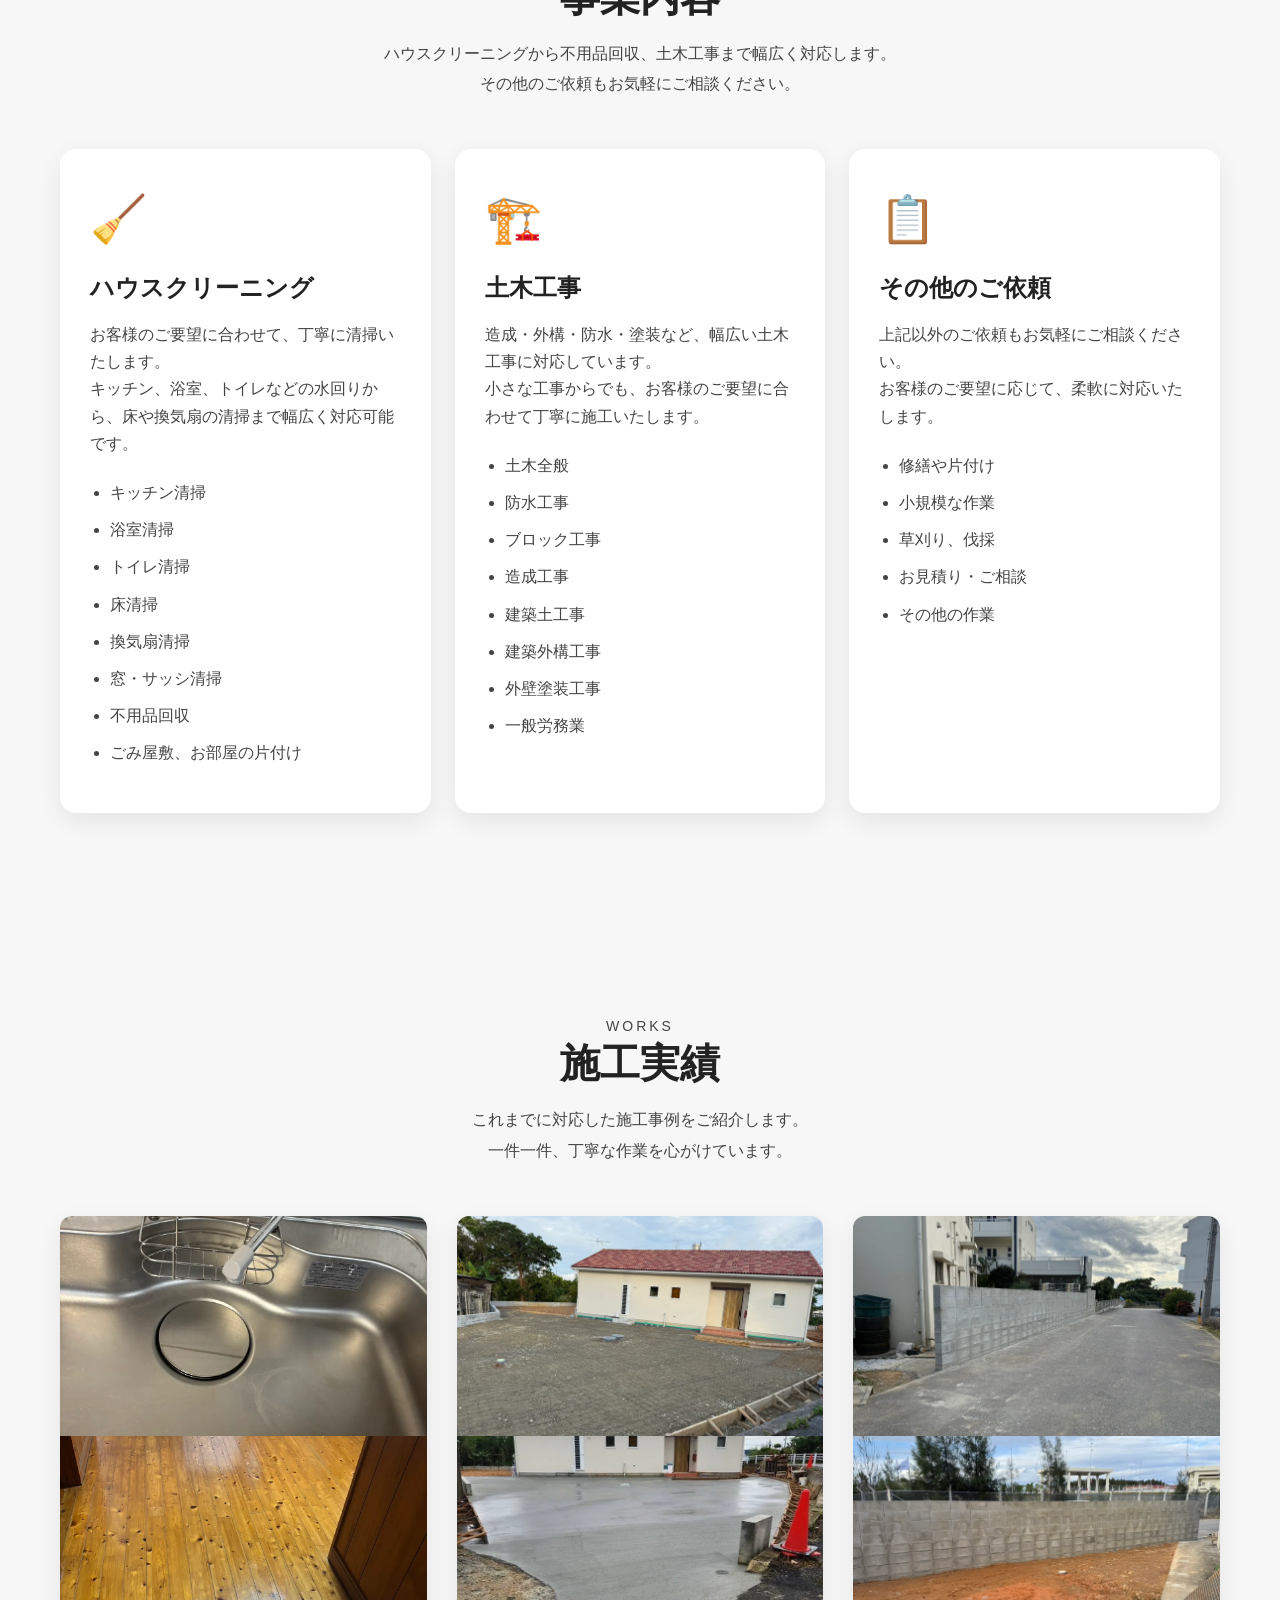
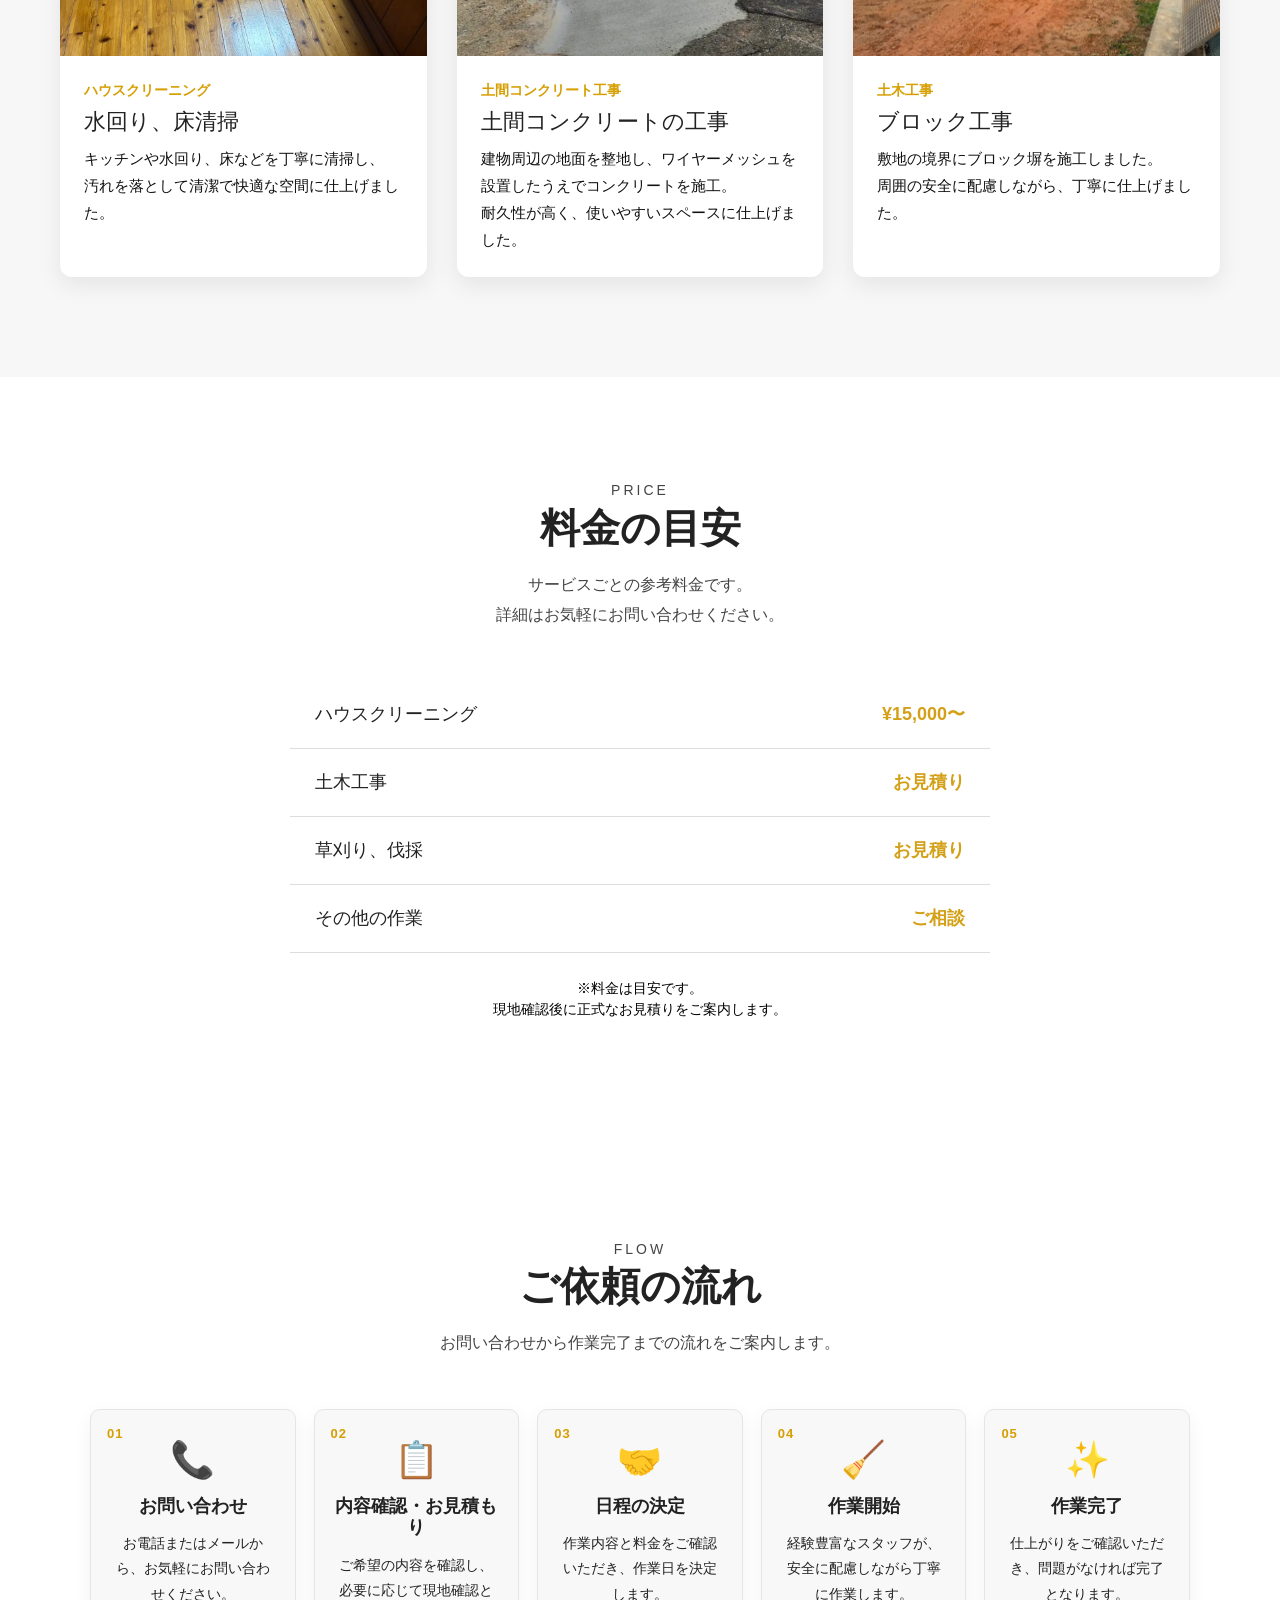
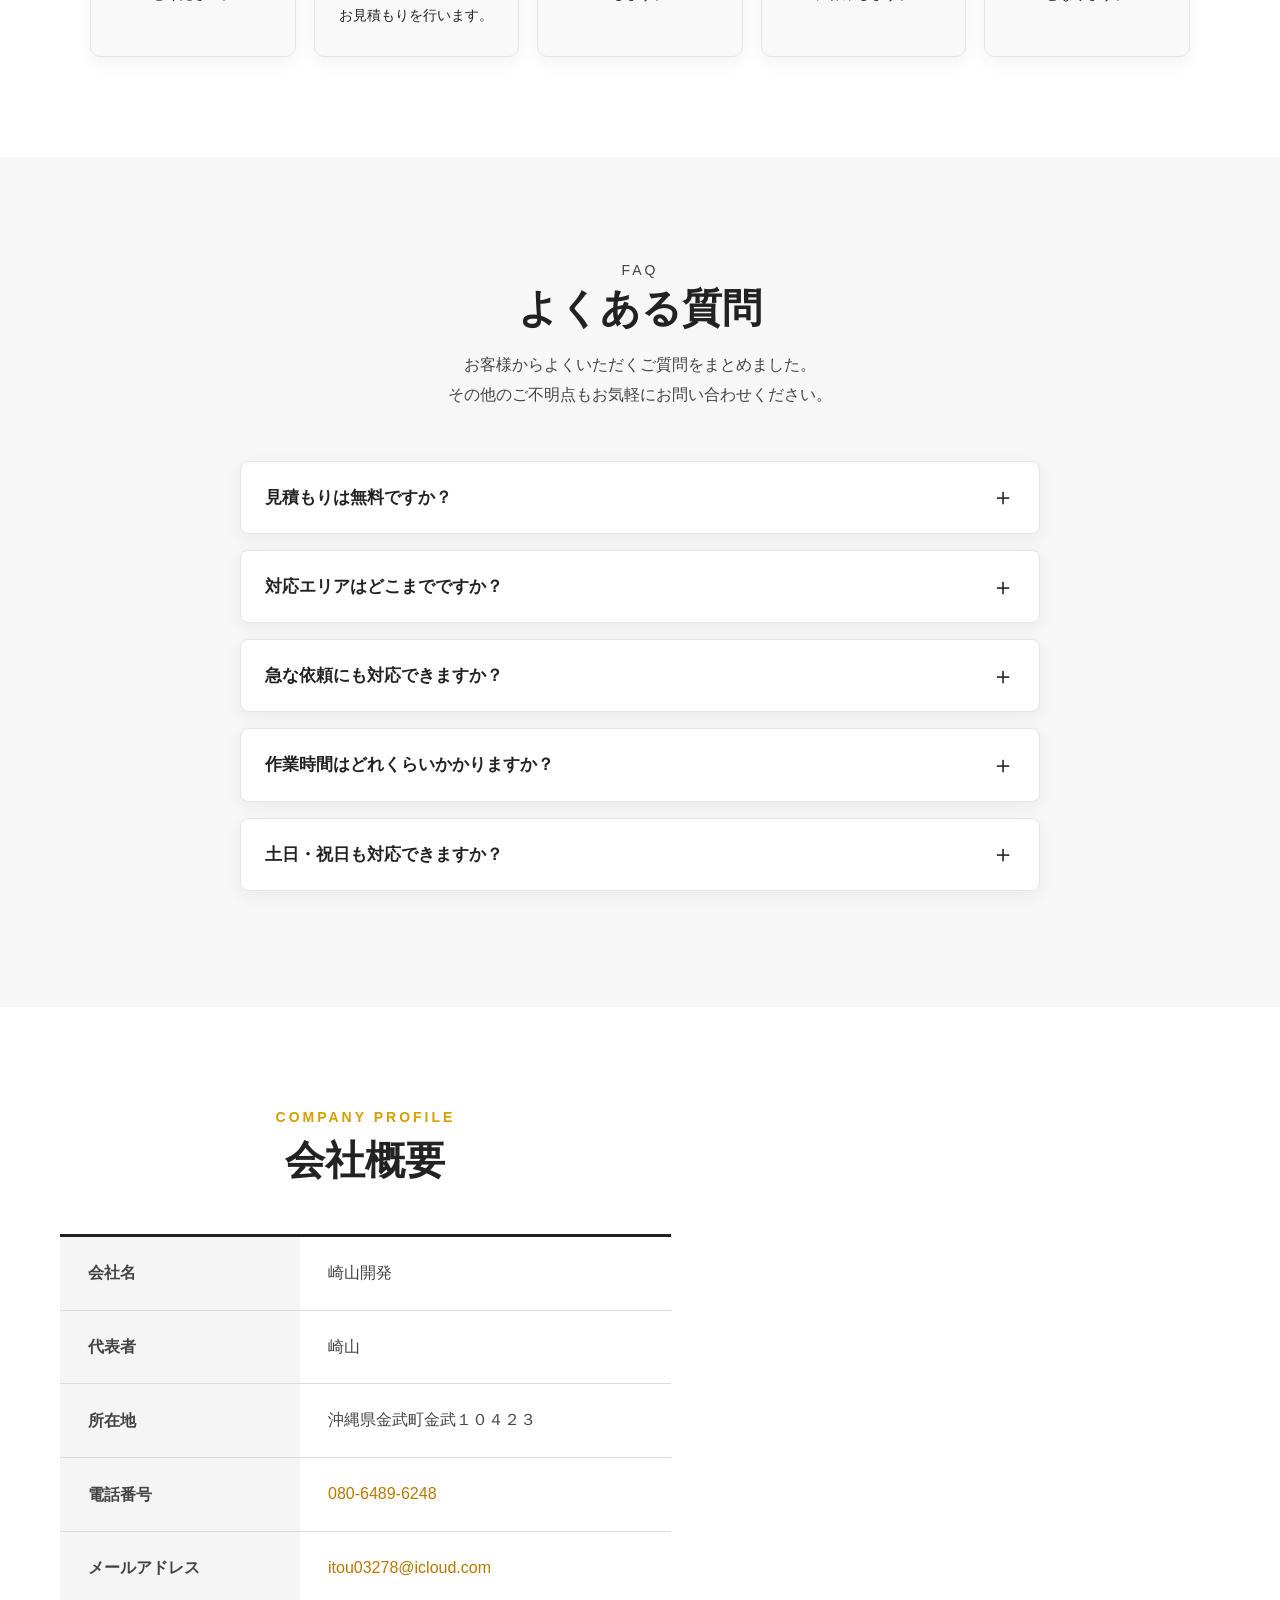
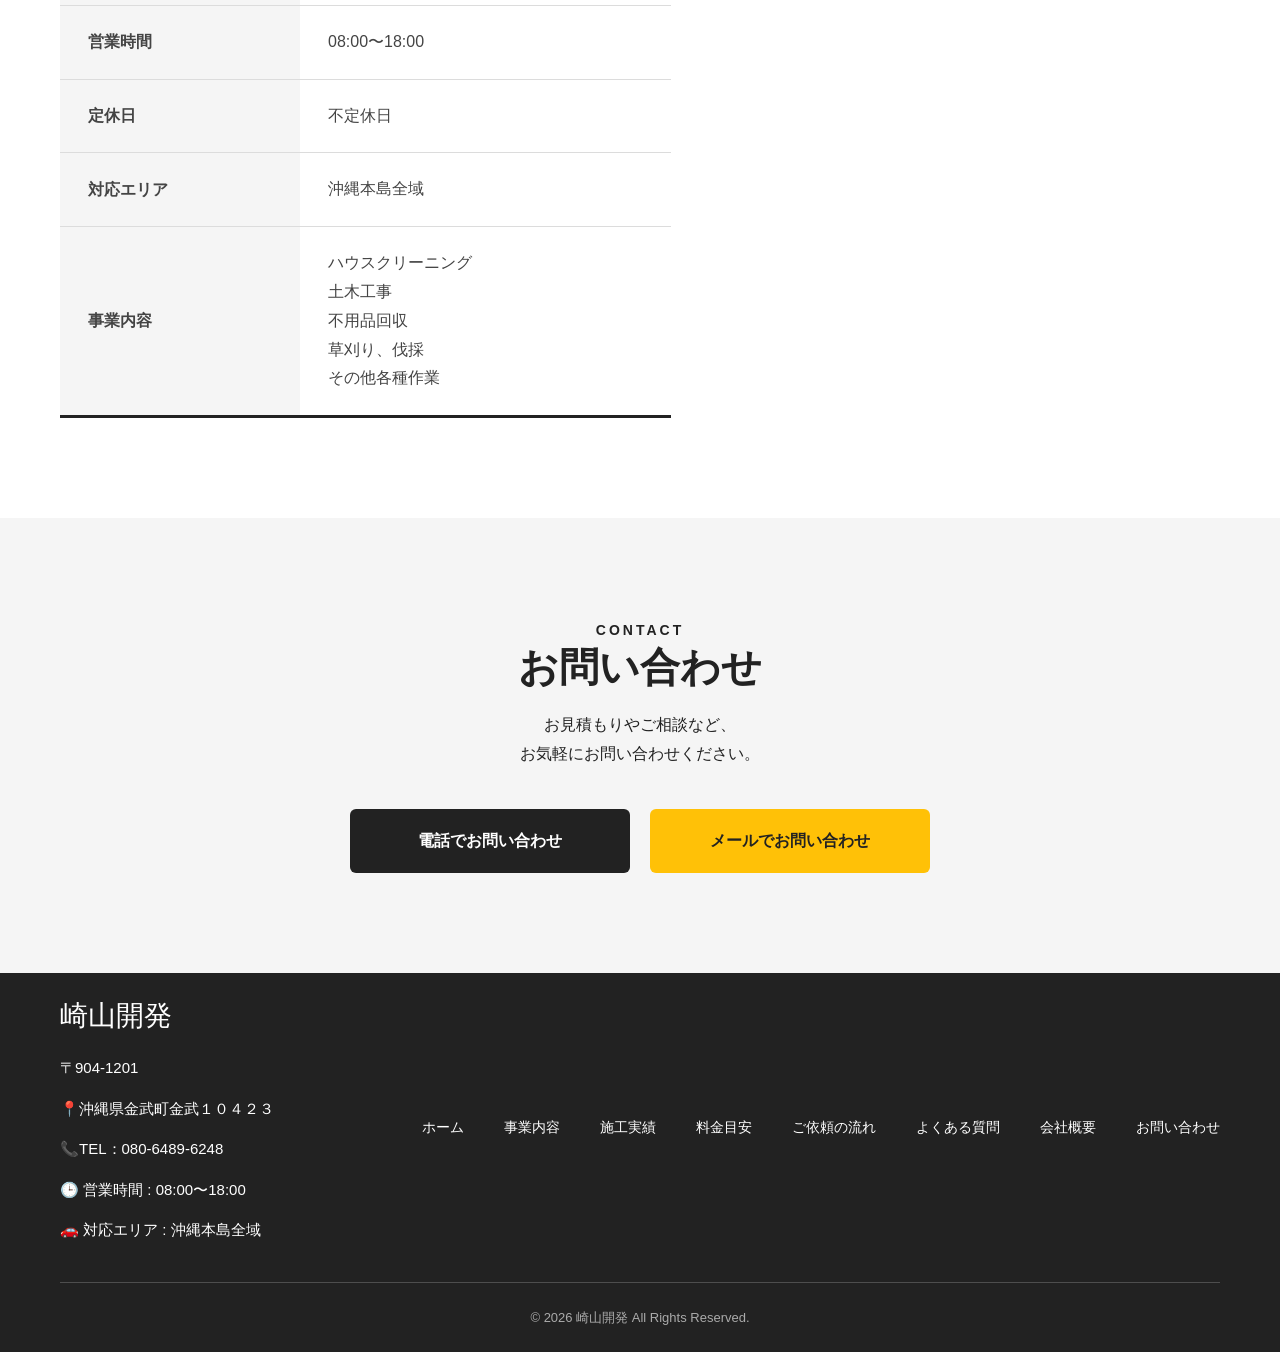
==== commit d6f05d90: "構造化データを追加" ====
--- a/index.html
+++ b/index.html
@@ -4,22 +4,47 @@
 <head>
     <meta charset="UTF-8">
     <meta name="viewport" content="width=device-width, initial-scale=1.0">
-    <title>崎山開発｜沖縄のハウスクリーニング・土木工事</title>
-
-    <meta name="description" content="崎山開発は沖縄県でハウスクリーニング・エアコンクリーニング・土木工事などに対応しています。お見積り・ご相談はお気軽にお問い合わせください。">
-
-    <meta property="og:title" content="崎山開発｜沖縄のハウスクリーニング・土木工事">
-
-    <meta property="og:description" content="崎山開発は沖縄県でハウスクリーニング・エアコンクリーニング・土木工事などに対応しています。">
+    <title>崎山開発｜沖縄のハウスクリーニング・不用品回収・土木工事</title>
+
+    <meta name="description" content="崎山開発は沖縄県でハウスクリーニング・不用品回収・土木工事などに対応しています。お見積り・ご相談はお気軽にお問い合わせください。">
+
+    <meta property="og:title" content="崎山開発｜沖縄のハウスクリーニング・不用品回収・土木工事">
+
+    <meta property="og:description" content="崎山開発は沖縄県でハウスクリーニング・不用品回収・土木工事などに対応しています。">
 
     <meta property="og:type" content="website">
 
     <meta property="og:locale" content="ja_JP">
+    <meta property="og:url" content="https://genta1915.github.io/company-homepage/">
+    <meta property="og:site_name" content="崎山開発">
+    <meta property="og:image" content="https://genta1915.github.io/company-homepage/images/hero.webp">
+    <link rel="canonical" href="https://genta1915.github.io/company-homepage/">
     <!-- Bootstrap -->
     <link href="https://cdn.jsdelivr.net/npm/bootstrap@5.3.7/dist/css/bootstrap.min.css" rel="stylesheet">
 
     <!-- CSS -->
     <link rel="stylesheet" href="css/style.css">
+
+    <script type="application/ld+json">
+    {
+      "@context": "https://schema.org",
+      "@type": "LocalBusiness",
+      "name": "崎山開発",
+      "url": "https://genta1915.github.io/company-homepage/",
+      "image": "https://genta1915.github.io/company-homepage/images/hero.webp",
+      "description": "崎山開発は沖縄県でハウスクリーニング・不用品回収・土木工事などに対応しています。",
+      "telephone": "080-6489-6248",
+      "email": "itou03278@icloud.com",
+      "address": {
+        "@type": "PostalAddress",
+        "streetAddress": "金武10423",
+        "addressLocality": "金武町",
+        "addressRegion": "沖縄県",
+        "addressCountry": "JP"
+      },
+      "areaServed": "沖縄本島全域"
+    }
+    </script>
 </head>
 
 <body>
@@ -78,7 +103,7 @@
             <div class="container">
                 <div class="hero-content">
                     <p class="hero-subtitle">
-                        ハウスクリーニング・土木工事・伐採
+                        ハウスクリーニング・不用品回収・土木工事
                     </p>
 
                     <h1>
@@ -138,7 +163,7 @@
                     <p class="section-label">SERVICES</p>
                     <h2>事業内容</h2>
                     <p>
-                        ハウスクリーニングから土木工事まで幅広く対応します。<br>
+                        ハウスクリーニングから不用品回収、土木工事まで幅広く対応します。<br>
                         その他のご依頼もお気軽にご相談ください。
                     </p>
                 </div>
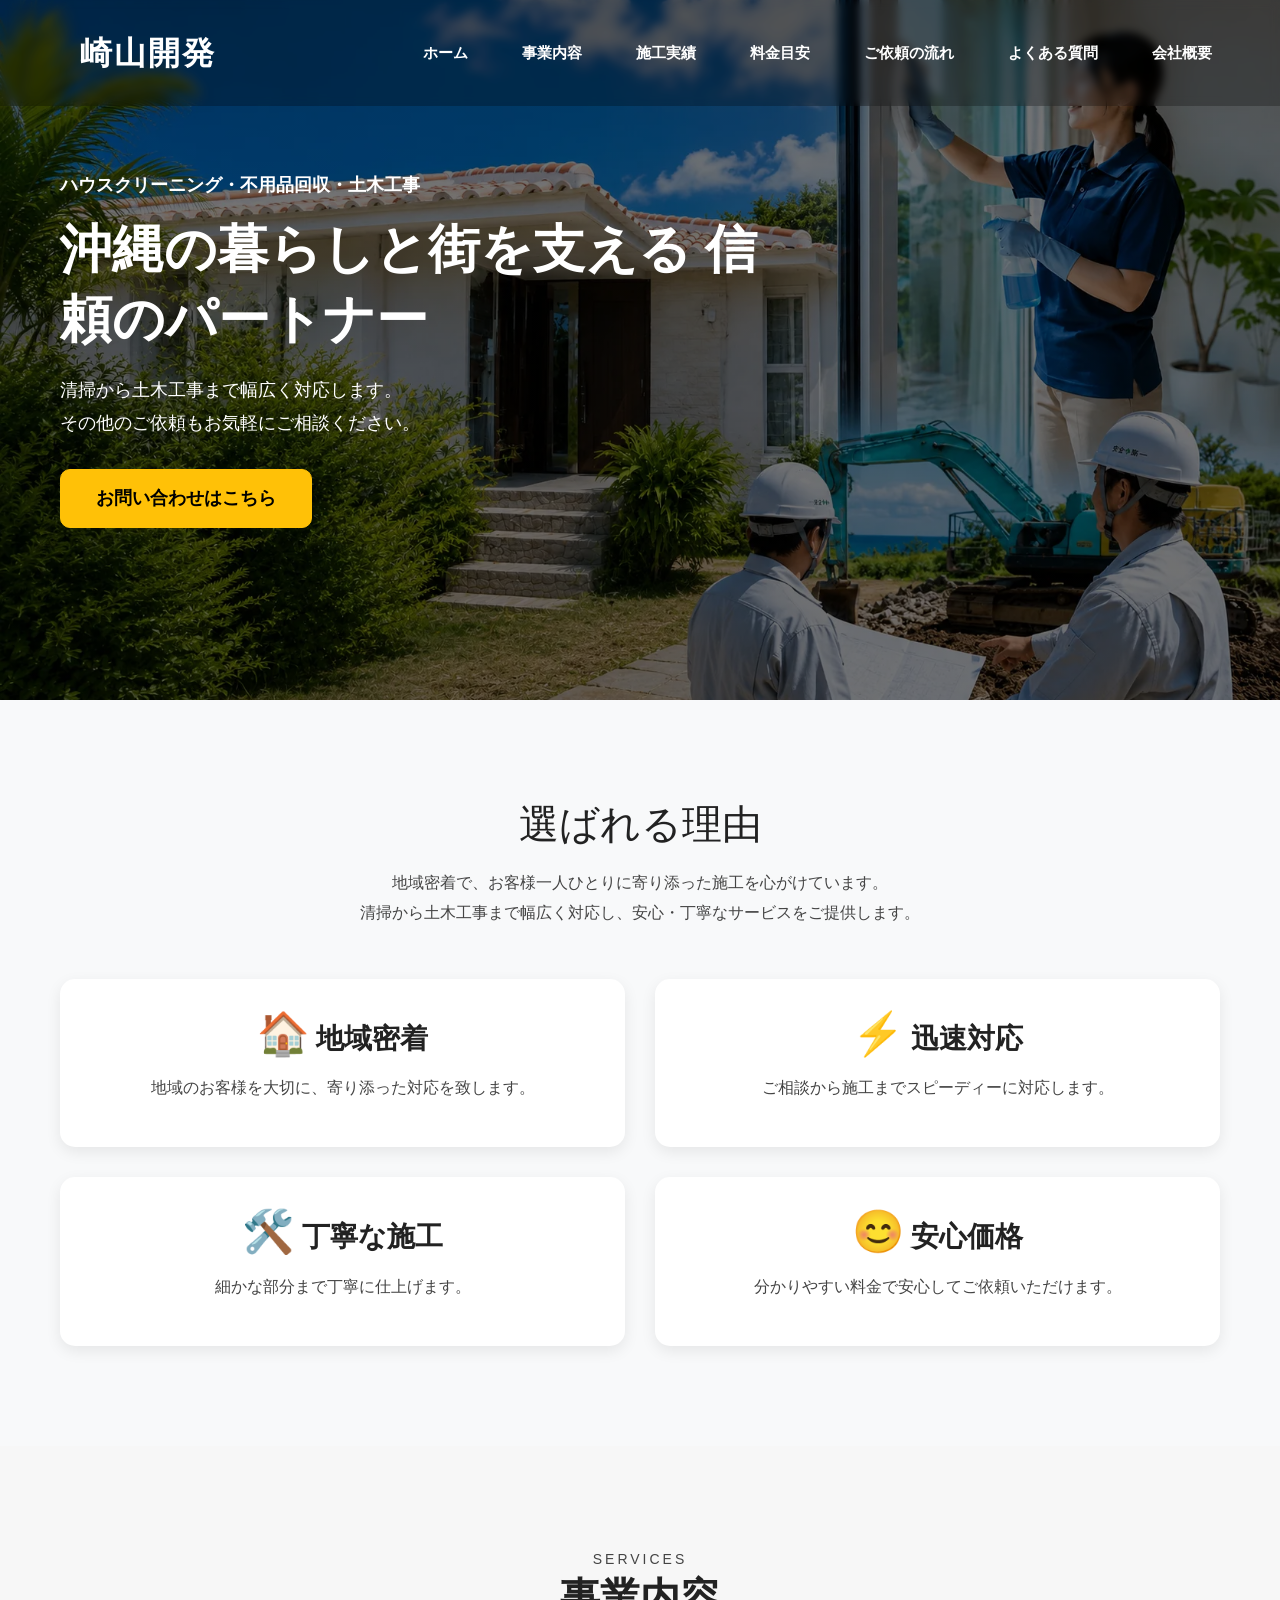
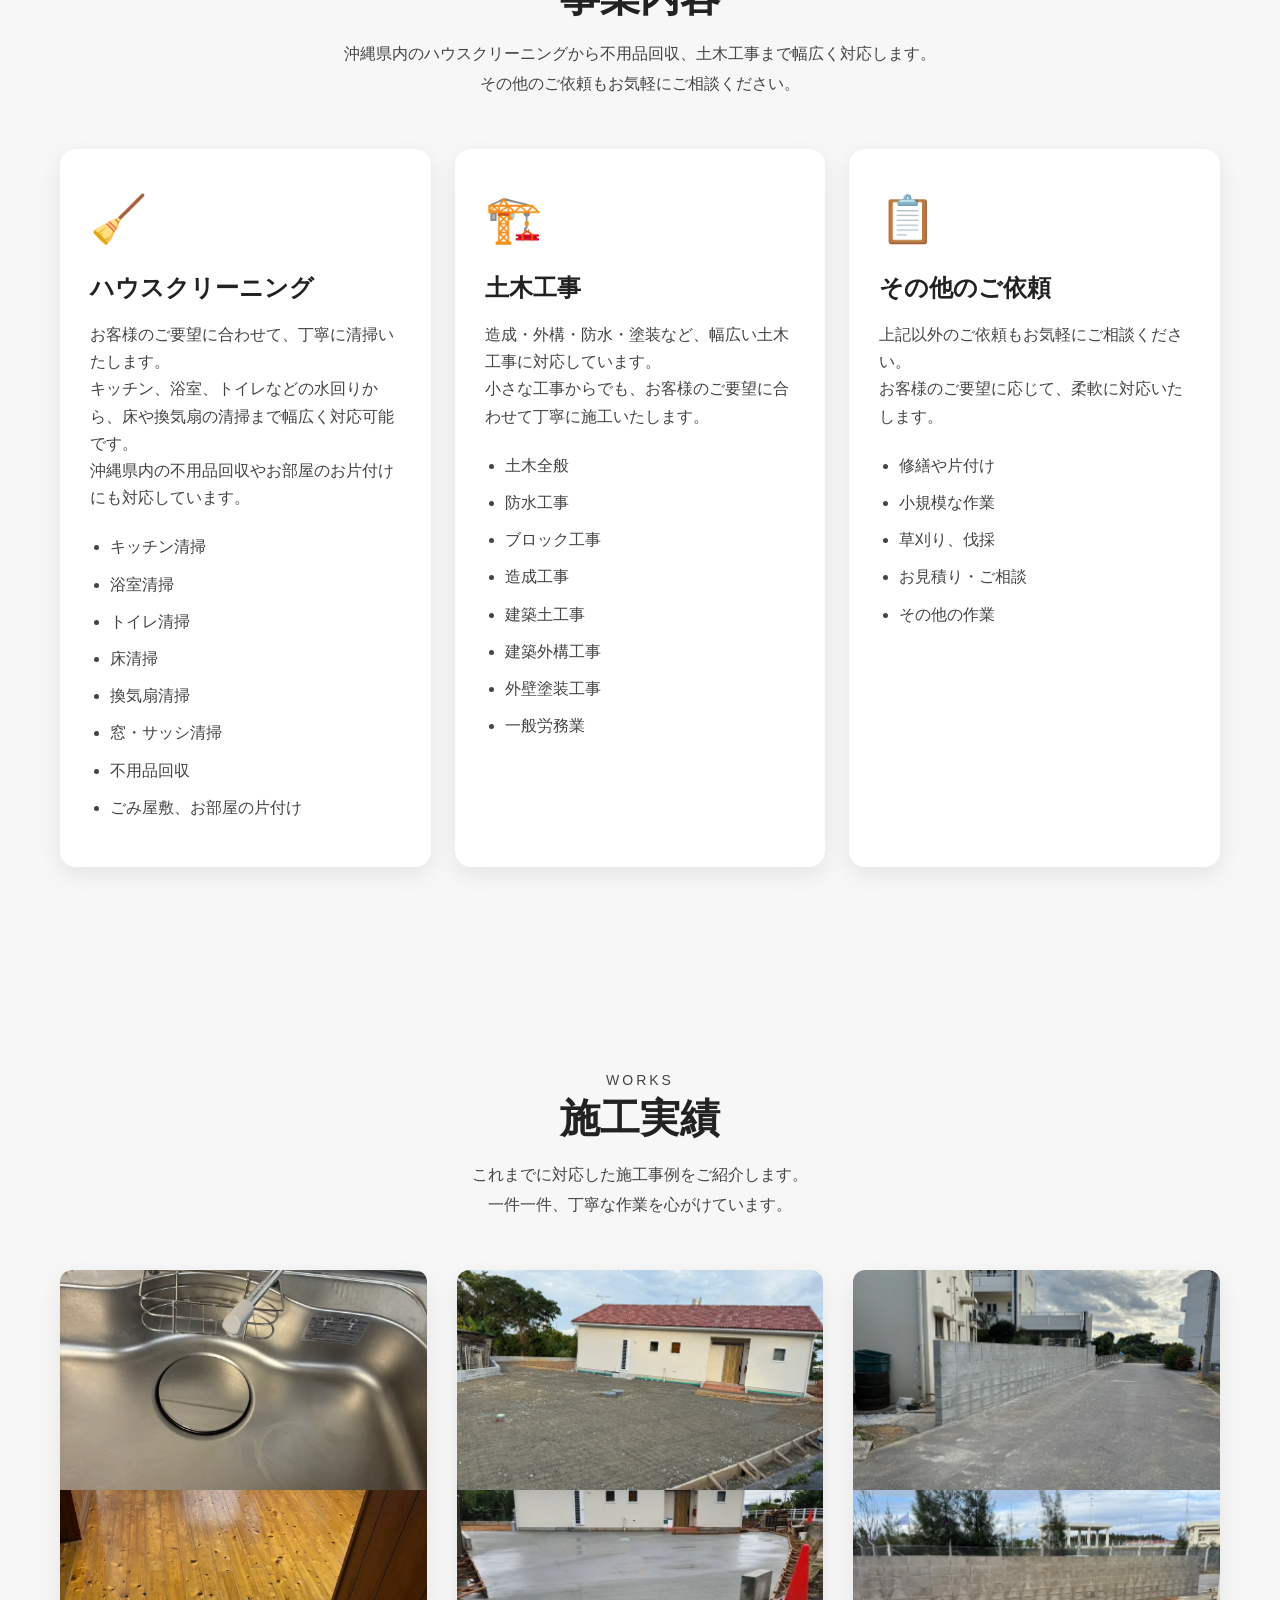
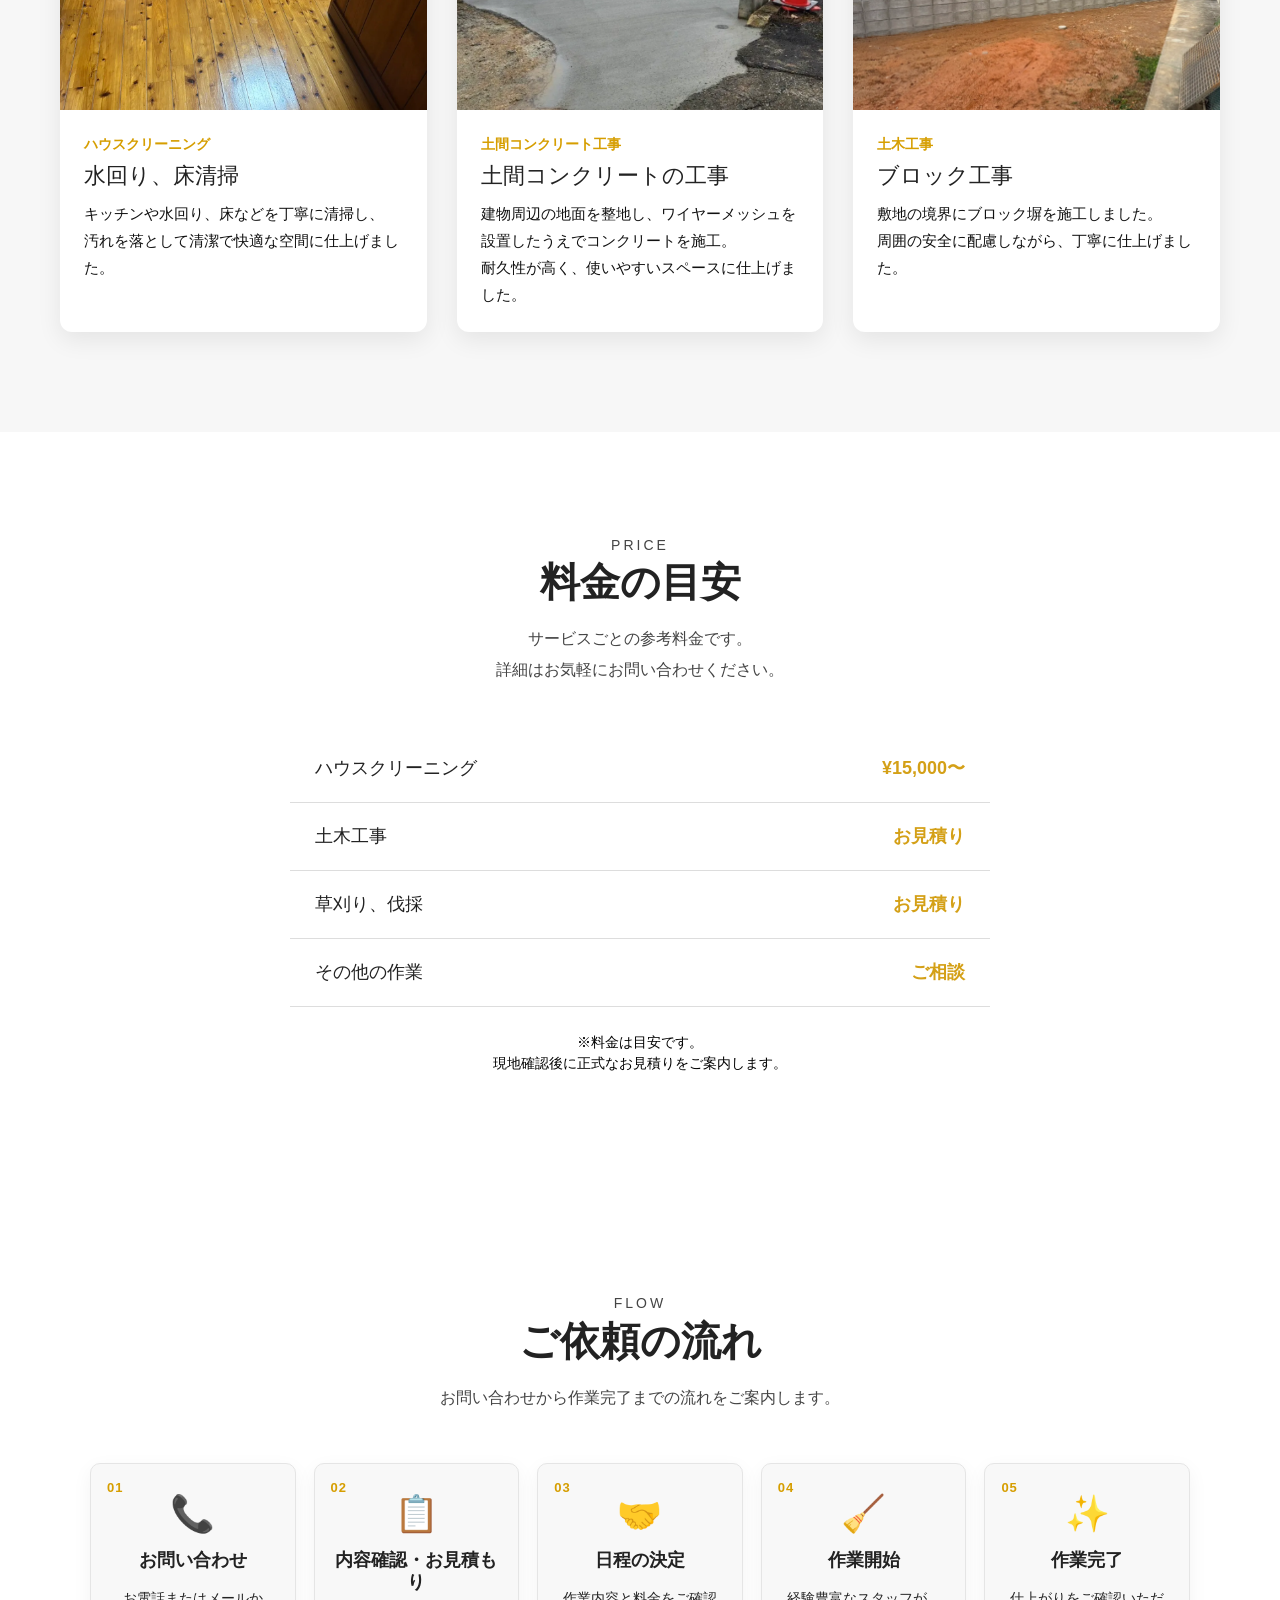
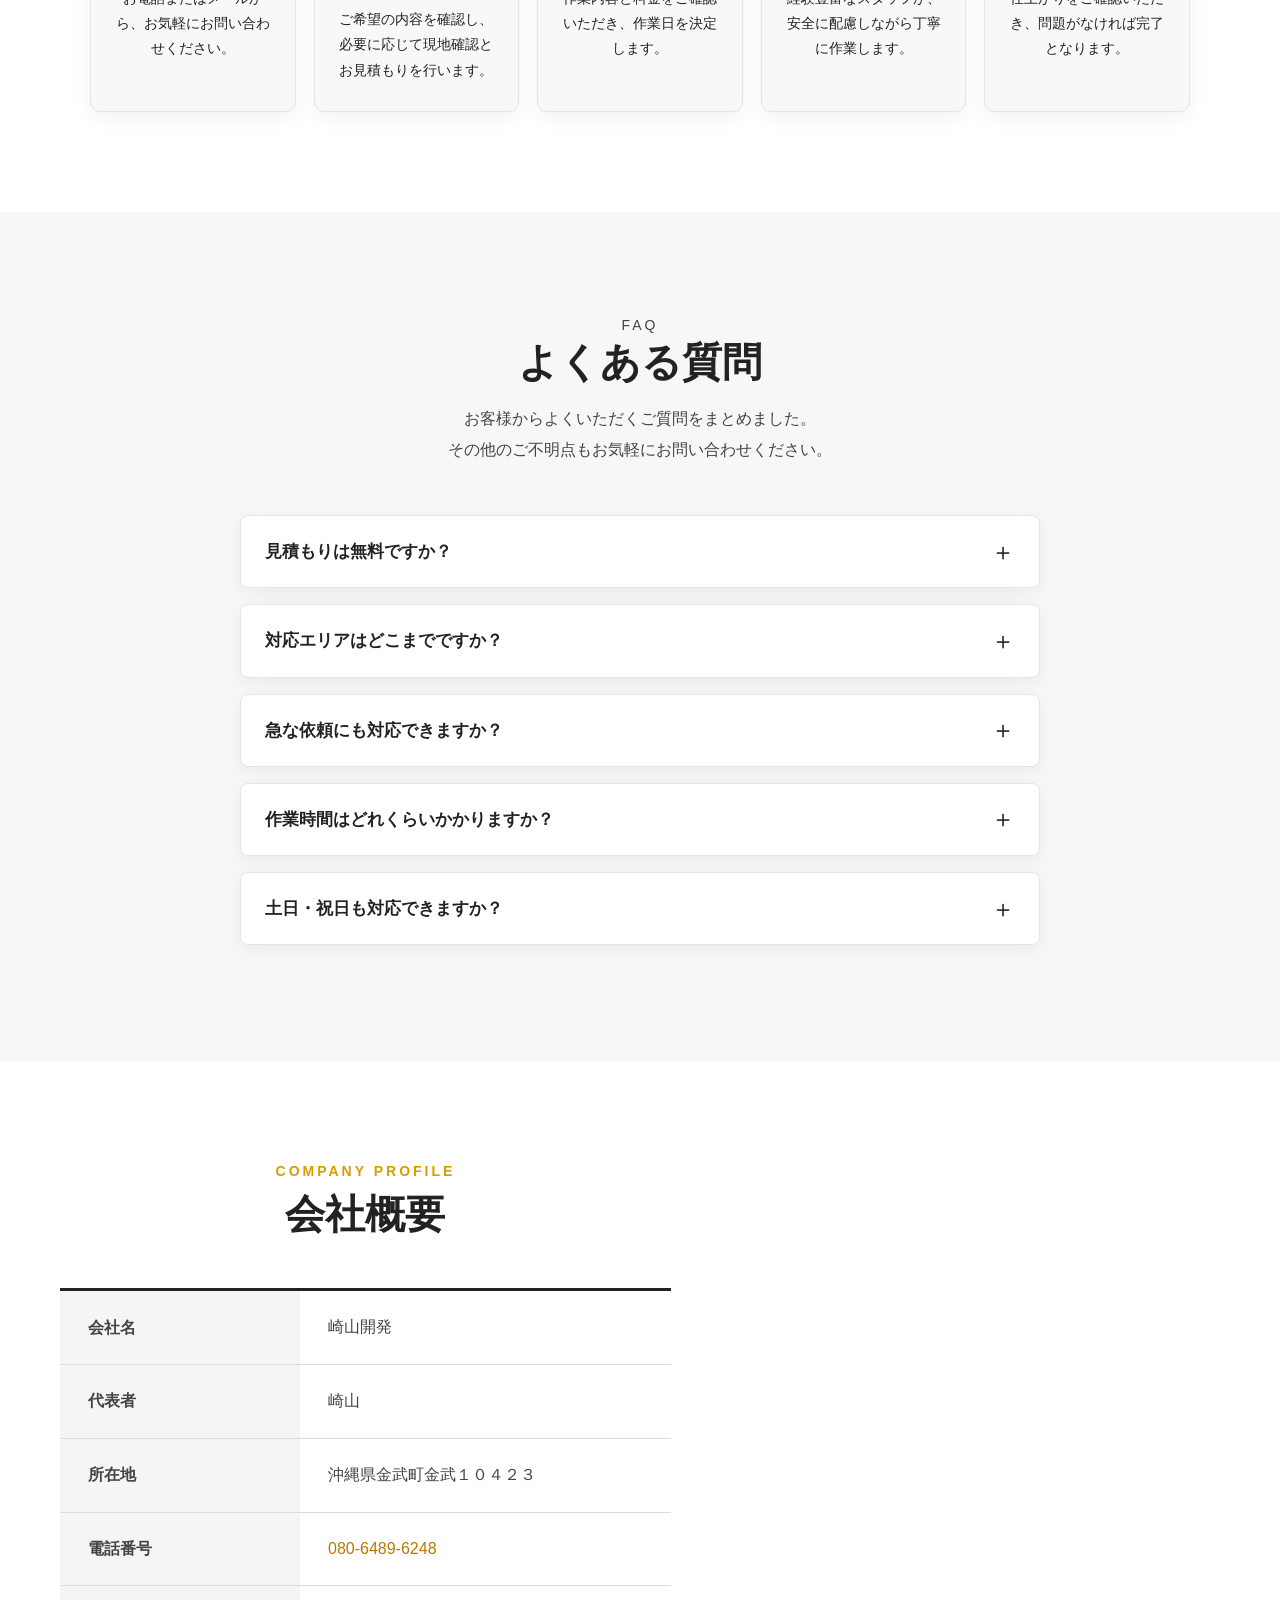
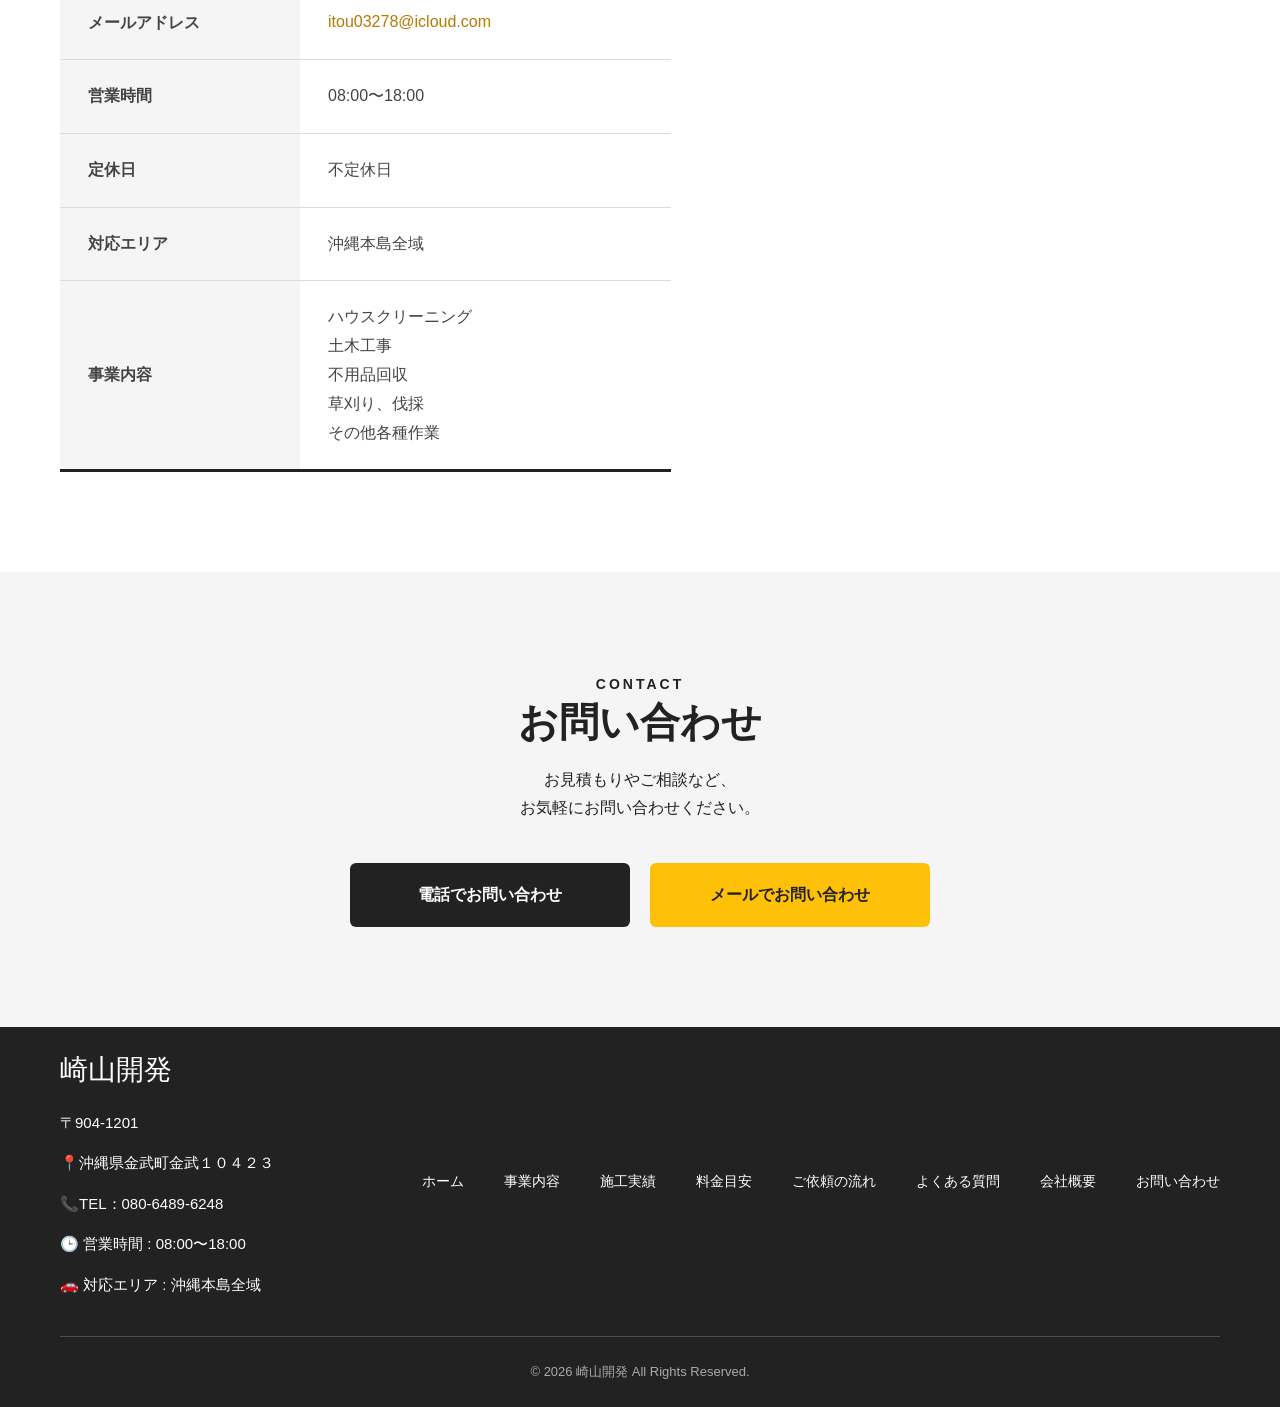
==== commit f62549d4: "iPhone 12 Proのレスポンシブ表示を修正" ====
--- a/index.html
+++ b/index.html
@@ -107,8 +107,8 @@
                     </p>
 
                     <h1>
-                        暮らしと街を支える<br>
-                        信頼のパートナー
+                        <span class="hero-line">沖縄の暮らしと街を支える</span>
+                        <span class="hero-line">信頼のパートナー</span>
                     </h1>
 
                     <p class="hero-text">
@@ -163,7 +163,7 @@
                     <p class="section-label">SERVICES</p>
                     <h2>事業内容</h2>
                     <p>
-                        ハウスクリーニングから不用品回収、土木工事まで幅広く対応します。<br>
+                        沖縄県内のハウスクリーニングから不用品回収、土木工事まで幅広く対応します。<br>
                         その他のご依頼もお気軽にご相談ください。
                     </p>
                 </div>
@@ -178,7 +178,8 @@
 
                             <p>
                                 お客様のご要望に合わせて、丁寧に清掃いたします。<br>
-                                キッチン、浴室、トイレなどの水回りから、床や換気扇の清掃まで幅広く対応可能です。
+                                キッチン、浴室、トイレなどの水回りから、床や換気扇の清掃まで幅広く対応可能です。<br>
+                                沖縄県内の不用品回収やお部屋のお片付けにも対応しています。
                             </p>
 
                             <ul>
--- a/css/style.css
+++ b/css/style.css
@@ -29,6 +29,14 @@
     margin-bottom: 15px;
 }
 
+/* iPhone 12 Pro付近だけ調整 */
+@media (min-width: 361px) and (max-width: 391px) {
+    .hero-subtitle {
+        font-size: 14px;
+        white-space: nowrap;
+    }
+}
+
 .hero h1 {
     font-size: 52px;
     font-weight: bold;
@@ -48,7 +56,7 @@
     }
 
     .hero h1 {
-        font-size: 36px;
+        font-size: 30px;
     }
 
     .hero-text {
@@ -1302,4 +1310,57 @@
         height: 100%;
         flex: 1;
     }
+}
+
+.hero-break {
+    display: block;
+}
+
+@media (max-width: 390px) {
+    .hero h1 {
+        font-size: 24px;
+        line-height: 1.35;
+        width: 100%;
+    }
+
+    .hero-line {
+        display: block;
+        white-space: nowrap;
+    }
+
+    .hero-subtitle {
+        font-size: 13px;
+        white-space: nowrap;
+    }
+}
+
+@media (max-width: 360px) {
+    .hero h1 {
+        font-size: 26px;
+        line-height: 1.35;
+    }
+
+    .hero-subtitle {
+        font-size: 13px;
+    }
+}
+
+/* iPhone 12 Pro付近だけ調整 */
+@media (min-width: 361px) and (max-width: 391px) {
+
+    .hero-content {
+        width: 100%;
+        max-width: none;
+        padding-left: 4%;
+        padding-right: 4px;
+    }
+
+    .hero h1 {
+        font-size: 25px;
+        line-height: 1.35;
+    }
+
+    .hero-line {
+        display: block;
+    }
 }
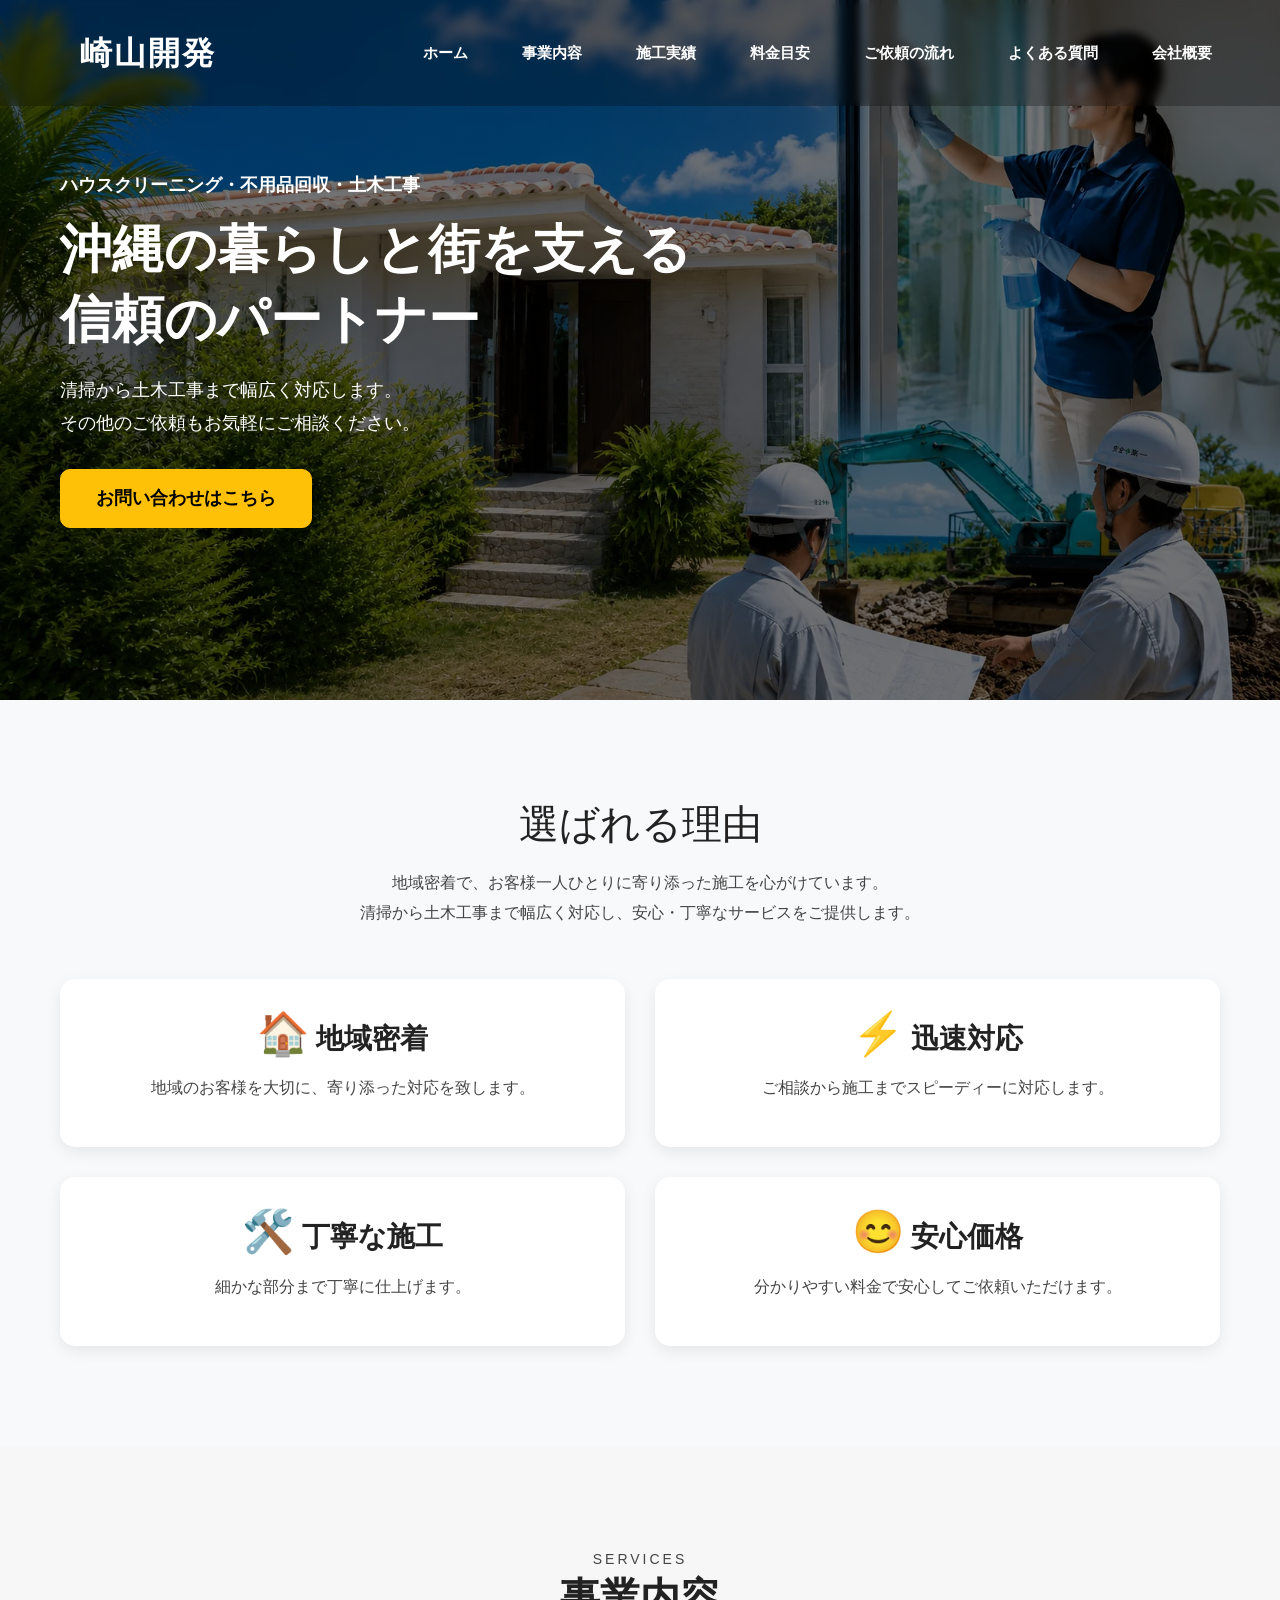
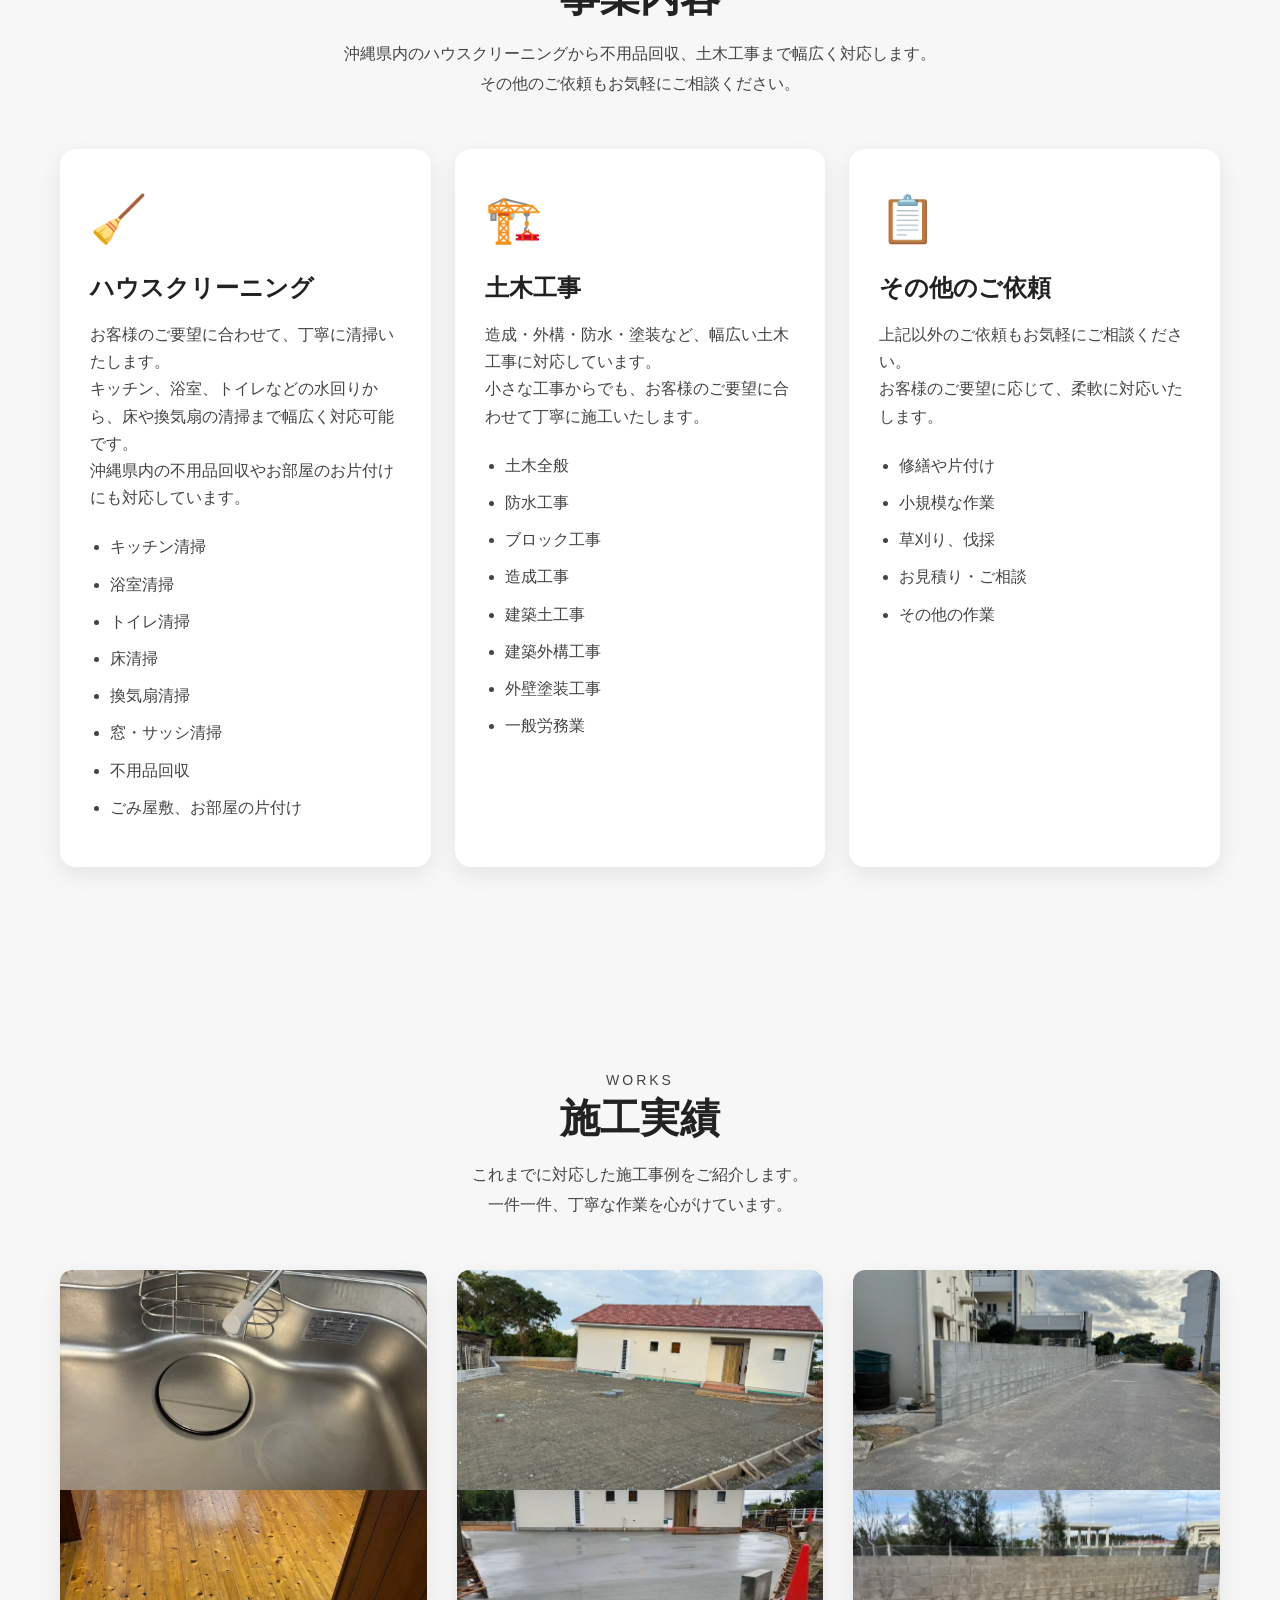
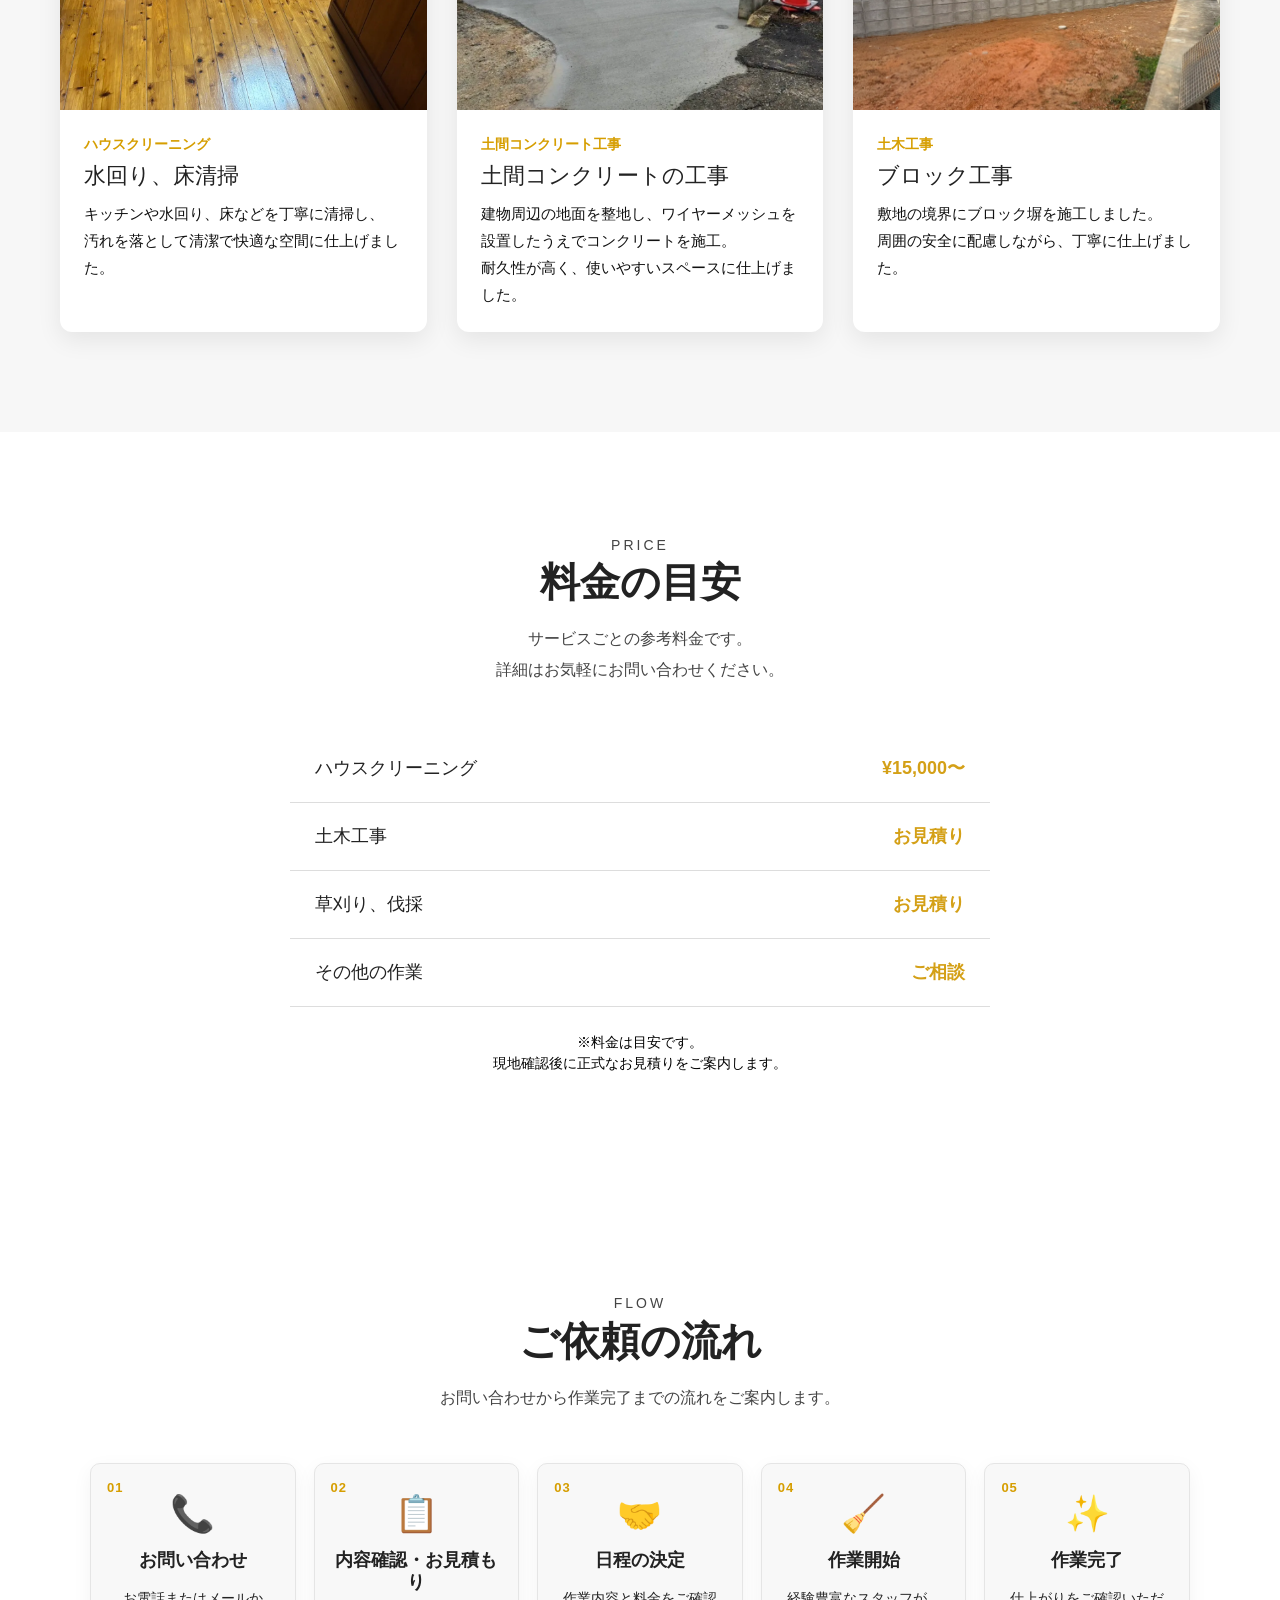
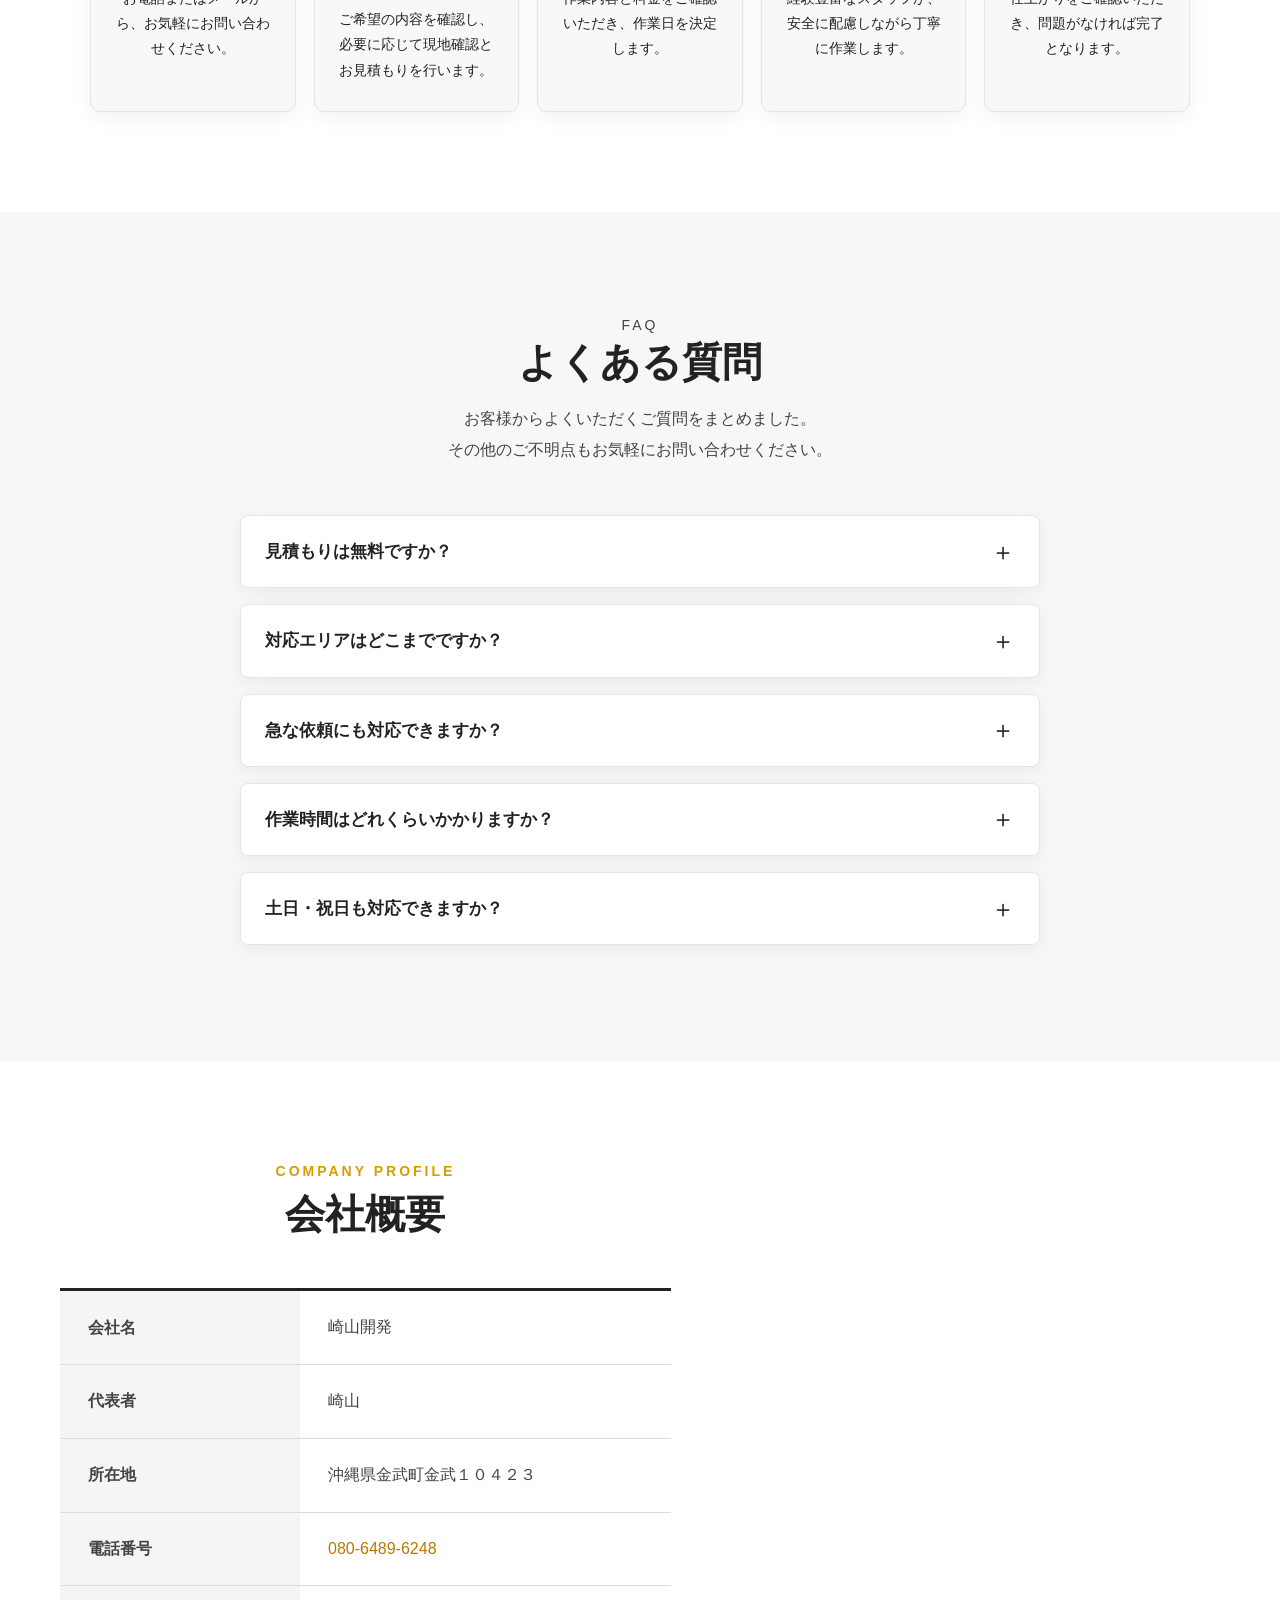
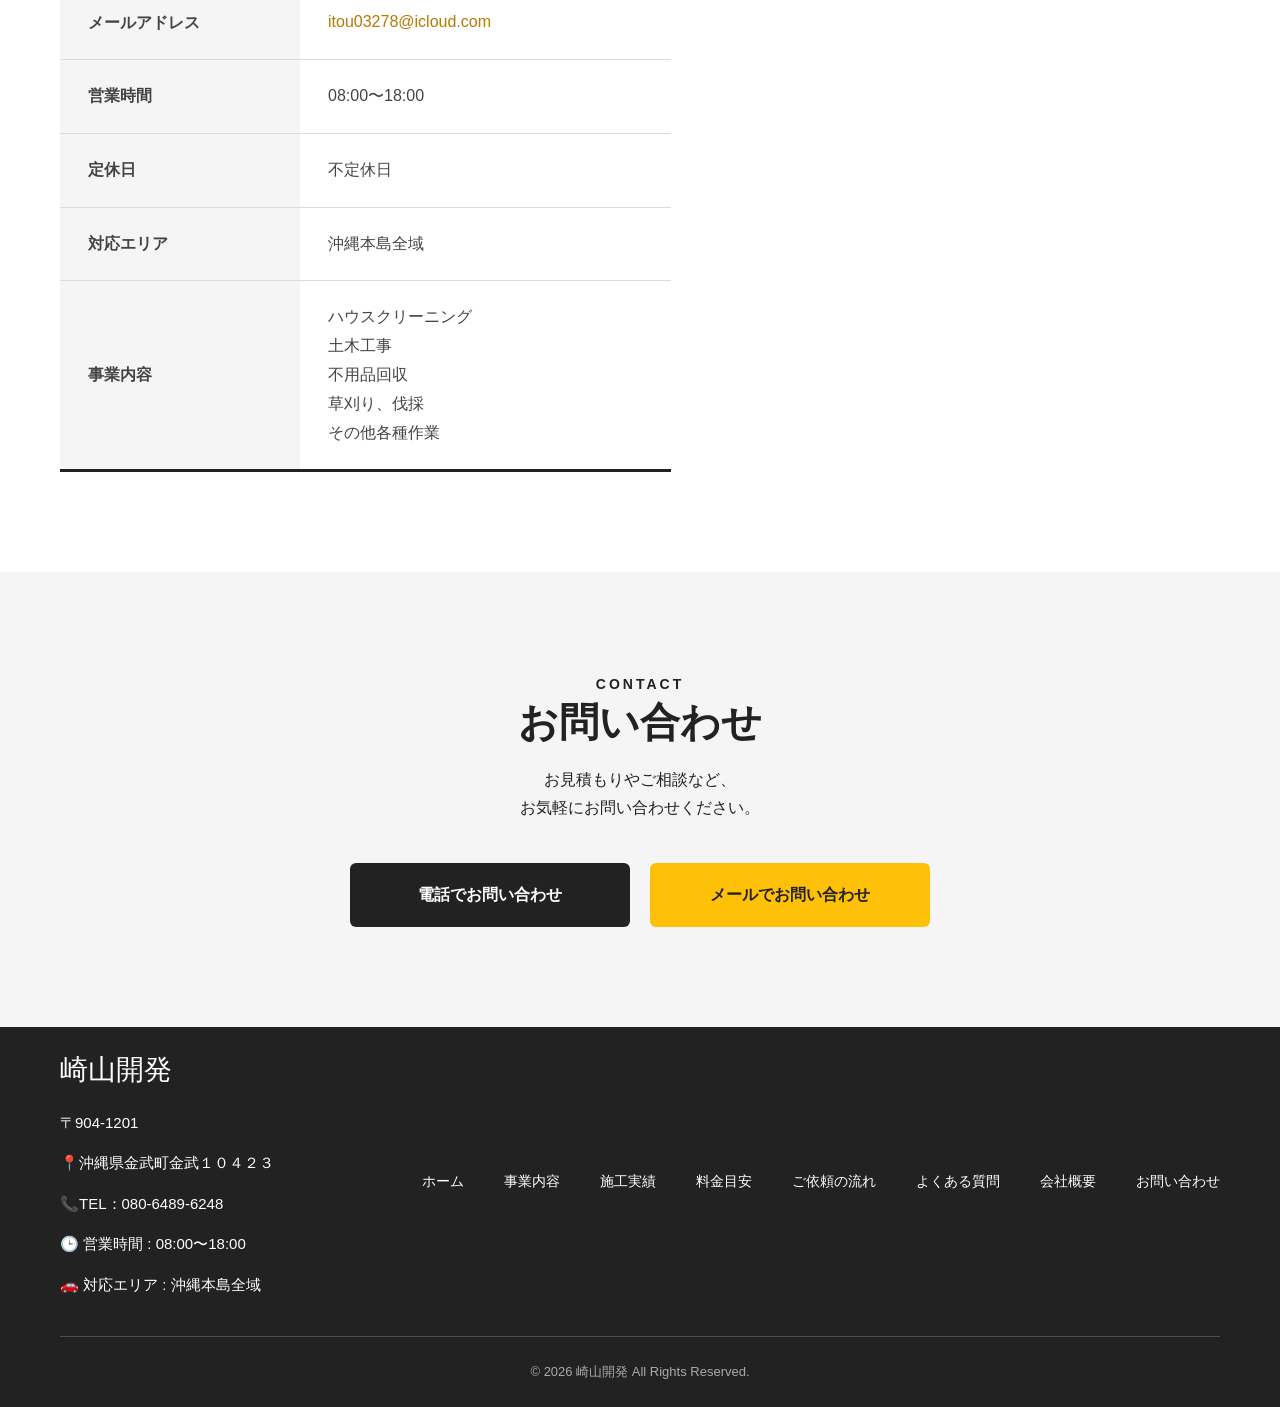
==== commit e0356ff0: "独自ドメインURLに変更" ====
--- a/index.html
+++ b/index.html
@@ -15,10 +15,10 @@
     <meta property="og:type" content="website">
 
     <meta property="og:locale" content="ja_JP">
-    <meta property="og:url" content="https://genta1915.github.io/company-homepage/">
+    <meta property="og:url" content="https://sakiyama-kaihatsu.jp/">
     <meta property="og:site_name" content="崎山開発">
-    <meta property="og:image" content="https://genta1915.github.io/company-homepage/images/hero.webp">
-    <link rel="canonical" href="https://genta1915.github.io/company-homepage/">
+    <meta property="og:image" content="https://sakiyama-kaihatsu.jp/images/hero.webp">
+    <link rel="canonical" href="https://sakiyama-kaihatsu.jp/">
     <!-- Bootstrap -->
     <link href="https://cdn.jsdelivr.net/npm/bootstrap@5.3.7/dist/css/bootstrap.min.css" rel="stylesheet">
 
@@ -30,8 +30,8 @@
       "@context": "https://schema.org",
       "@type": "LocalBusiness",
       "name": "崎山開発",
-      "url": "https://genta1915.github.io/company-homepage/",
-      "image": "https://genta1915.github.io/company-homepage/images/hero.webp",
+      "url": "https://sakiyama-kaihatsu.jp/",
+      "image": "https://sakiyama-kaihatsu.jp/images/hero.webp",
       "description": "崎山開発は沖縄県でハウスクリーニング・不用品回収・土木工事などに対応しています。",
       "telephone": "080-6489-6248",
       "email": "itou03278@icloud.com",
--- a/css/style.css
+++ b/css/style.css
@@ -42,6 +42,10 @@
     font-weight: bold;
     line-height: 1.35;
     margin-bottom: 20px;
+}
+
+.hero-line {
+    display: block;
 }
 
 .hero-text {
